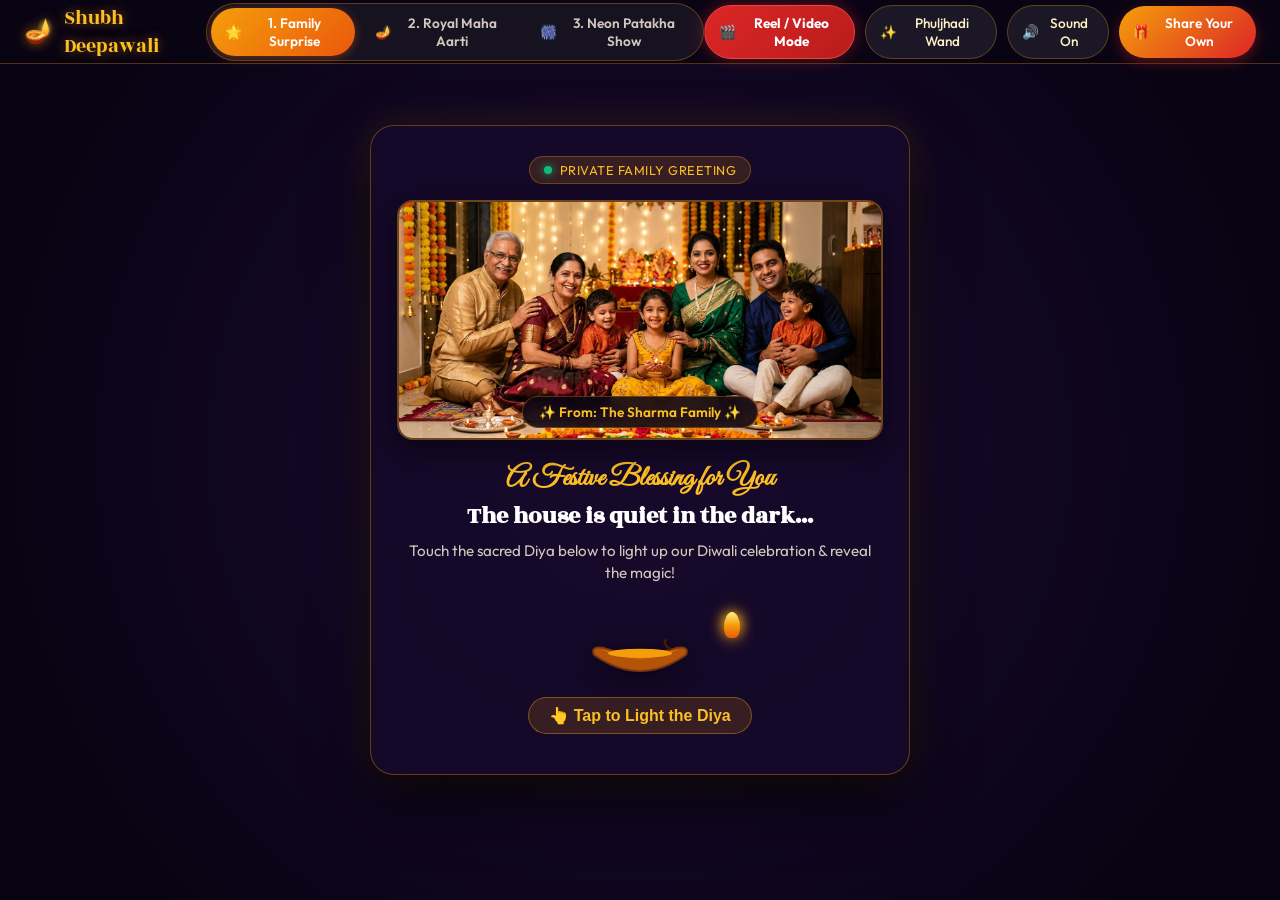
==== index.html @ e1443e68 "Add photorealistic timeline photos and luxury 24K gold CTA buttons" ====
<!DOCTYPE html>
<html lang="en">
<head>
  <meta charset="UTF-8">
  <meta name="viewport" content="width=device-width, initial-scale=1.0, maximum-scale=1.0, user-scalable=no">
  
  <!-- Primary Meta Tags -->
  <title id="meta-title">The Sharma Family Diwali Celebration 2026 ✨ | A Surprise Gift Inside</title>
  <meta name="title" content="The Sharma Family Diwali Celebration 2026 ✨ | A Surprise Gift Inside">
  <meta name="description" content="We gathered together to celebrate the Festival of Lights! Tap to see our family memories, light a sacred Diya, burst virtual crackers, and unlock a special surprise blessing curated just for you. 🪔💥✨">
  <meta name="theme-color" content="#d97706">
  
  <!-- Open Graph / Facebook / WhatsApp Preview -->
  <meta property="og:type" content="website">
  <meta property="og:url" content="https://payalfruitbowl.github.io/diwali-celebration-surprise/">
  <meta property="og:title" id="og-title" content="The Sharma Family Diwali Celebration 2026 ✨">
  <meta property="og:description" id="og-desc" content="A warm Diwali surprise from our home to yours! Tap to light the golden diya and experience our family's celebration.">
  <meta property="og:image" id="og-image-tag" content="https://payalfruitbowl.github.io/diwali-celebration-surprise/og-image.png">
  <meta property="og:image:width" content="1200">
  <meta property="og:image:height" content="630">
  <meta property="og:image:alt" content="Sharma Family Celebrating Diwali with Diyas and Sweets">

  <!-- Twitter Card -->
  <meta name="twitter:card" content="summary_large_image">
  <meta name="twitter:url" content="https://payalfruitbowl.github.io/diwali-celebration-surprise/">
  <meta name="twitter:title" id="tw-title" content="The Sharma Family Diwali Celebration 2026 ✨">
  <meta name="twitter:description" id="tw-desc" content="A warm Diwali surprise from our home to yours! Tap to light the golden diya and experience our family's celebration.">
  <meta name="twitter:image" id="tw-image-tag" content="https://payalfruitbowl.github.io/diwali-celebration-surprise/og-image.png">

  <!-- Google Fonts -->
  <link rel="preconnect" href="https://fonts.googleapis.com">
  <link rel="preconnect" href="https://fonts.gstatic.com" crossorigin>
  <link href="https://fonts.googleapis.com/css2?family=Cinzel+Decorative:wght@700;900&family=Great+Vibes&family=Outfit:wght@300;400;500;600;700;800&family=Rozha+One&display=swap" rel="stylesheet">
  
  <!-- Main Stylesheet -->
  <link rel="stylesheet" href="styles.css">
  
  <!-- Favicon -->
  <link rel="icon" href="data:image/svg+xml,<svg xmlns=%22http://www.w3.org/2000/svg%22 viewBox=%220 0 100 100%22><text y=%22.9em%22 font-size=%2290%22>🪔</text></svg>">
</head>
<body class="is-intro">

  <!-- Ambient Fireworks & Sparkles Canvas Background -->
  <canvas id="fireworks-canvas"></canvas>
  <canvas id="sparkler-canvas"></canvas>
  <div id="petals-container" aria-hidden="true"></div>

  <!-- Audio Controls & Template Switcher Bar -->
  <header class="top-nav">
    <div class="brand-badge">
      <span class="diya-icon">🪔</span>
      <span class="brand-text">Shubh Deepawali</span>
    </div>

    <!-- 3 Interactive Video Templates Switcher -->
    <div class="template-selector-bar" role="tablist" aria-label="Select Video Template">
      <button class="tpl-tab active" data-template="1" role="tab" aria-selected="true" title="Template 1: Emotional Family Prank & Surprise Reveal">
        <span class="tpl-icon">🌟</span> <span class="tpl-name">1. Family Surprise</span>
      </button>
      <button class="tpl-tab" data-template="2" role="tab" aria-selected="false" title="Template 2: Royal Maha Aarti & 1001 Glowing Diyas">
        <span class="tpl-icon">🪔</span> <span class="tpl-name">2. Royal Maha Aarti</span>
      </button>
      <button class="tpl-tab" data-template="3" role="tab" aria-selected="false" title="Template 3: Midnight Neon Patakha & Laser Sparkler Show">
        <span class="tpl-icon">🎆</span> <span class="tpl-name">3. Neon Patakha Show</span>
      </button>
    </div>

    <div class="nav-actions">
      <button id="video-mode-btn" class="nav-btn video-record-btn" title="Open Video Maker / Reel Mode">
        <span class="icon">🎬</span> <span class="label">Reel / Video Mode</span>
      </button>
      <button id="sparkler-mode-btn" class="nav-btn" title="Toggle Sparkler Wand Mode">
        <span class="icon">✨</span> <span class="label">Phuljhadi Wand</span>
      </button>
      <button id="sound-btn" class="nav-btn" title="Toggle Festive Sound FX">
        <span class="icon" id="sound-icon">🔊</span> <span class="label" id="sound-label">Sound On</span>
      </button>
      <button id="customize-btn" class="nav-btn highlight" title="Create your own shareable greeting link">
        <span class="icon">🎁</span> <span class="label">Share Your Own</span>
      </button>
    </div>
  </header>

  <!-- ==================== 1. STUNNING INTRO / THE REVEAL HOOK ==================== -->
  <section id="intro-screen" class="intro-screen">
    <div class="intro-overlay"></div>
    <div class="intro-card">
      <div class="meta-tag-badge">
        <span class="pulse-dot"></span> Private Family Greeting
      </div>
      
      <!-- Innocent Photo Thumbnail that matches the Meta Image preview -->
      <div class="family-thumbnail-container" id="intro-thumb-container">
        <img id="intro-family-img" src="family-diwali.png" alt="Our Family Diwali Celebration" onerror="this.onerror=null; this.src='data:image/svg+xml,%3Csvg xmlns=\'http://www.w3.org/2000/svg\' width=\'600\' height=\'350\' viewBox=\'0 0 600 350\'%3E%3Crect fill=\'%232d1202\' width=\'600\' height=\'350\'/%3E%3Ccircle cx=\'300\' cy=\'160\' r=\'80\' fill=\'%23f59e0b\' opacity=\'0.2\'/%3E%3Ctext x=\'50%25\' y=\'45%25\' text-anchor=\'middle\' fill=\'%23fef3c7\' font-family=\'sans-serif\' font-size=\'38\' font-weight=\'bold\'%3E🪔 Shubh Deepawali 🪔%3C/text%3E%3Ctext x=\'50%25\' y=\'65%25\' text-anchor=\'middle\' fill=\'%23fde68a\' font-family=\'sans-serif\' font-size=\'20\'%3EThe Sharma Family Diwali Celebration 2026%3C/text%3E%3C/svg%3E';">
        <div class="photo-shimmer"></div>
        <div class="family-tag" id="intro-family-caption">✨ From: The Sharma Family ✨</div>
      </div>

      <div class="intro-text-block">
        <h2 class="sub-intro" id="intro-to-greeting">A Festive Blessing for You</h2>
        <h1 class="main-intro">The house is quiet in the dark...</h1>
        <p class="intro-instruction">Touch the sacred Diya below to light up our Diwali celebration & reveal the magic!</p>
      </div>

      <!-- Interactive Diya to ignite the surprise -->
      <div class="diya-igniter-wrapper">
        <button id="ignite-diya-btn" class="diya-igniter" aria-label="Light the Diya to unlock celebration">
          <div class="flame-glow"></div>
          <div class="flame-flicker"></div>
          <div class="earthen-lamp">
            <svg viewBox="0 0 120 70" class="diya-svg">
              <path d="M10,40 Q60,75 110,40 Q115,30 100,32 Q60,45 20,32 Q5,30 10,40 Z" fill="#b45309" stroke="#78350f" stroke-width="2"/>
              <path d="M18,34 Q60,46 102,34 Q60,54 18,34 Z" fill="#d97706"/>
              <ellipse cx="60" cy="38" rx="35" ry="5" fill="#f59e0b"/>
              <path d="M92,33 Q85,28 88,24" stroke="#451a03" stroke-width="3" stroke-linecap="round"/>
            </svg>
          </div>
          <span class="click-indicator">👆 Tap to Light the Diya</span>
        </button>
      </div>
    </div>
  </section>

  <!-- ==================== 2. MAIN GRAND CELEBRATION HUB ==================== -->
  <main id="main-content" class="main-content hidden">

    <!-- Video Recording Reel Frame Container -->
    <div id="reel-recording-overlay" class="reel-recording-overlay hidden">
      <div class="reel-safe-header">
        <div class="rec-badge"><span class="rec-dot"></span> <span id="rec-status-text">REC 00:00</span></div>
        <div class="reel-aspect-tag">9:16 Reel Mode</div>
        <button id="exit-reel-btn" class="close-reel-btn" title="Exit Reel Framing">&times;</button>
      </div>
      <div class="reel-progress-track">
        <div id="reel-progress-bar" class="reel-progress-fill"></div>
      </div>
      <div id="reel-countdown-overlay" class="reel-countdown-overlay hidden">
        <span id="reel-countdown-num">3</span>
        <p>Get your screen recorder ready!</p>
      </div>
    </div>

    <!-- ======================================================================
         TEMPLATE 1: THE INNOCENT FAMILY PRANK & SURPRISE CELEBRATION
         ====================================================================== -->
    <div id="template-1-view" class="template-view active">
      <div class="hero-decorative-arch"></div>
      <div class="hero-badge">
        <span class="rangoli-bullet">✦</span> 
        <span id="hero-greeting-to">Happy Diwali To You & Your Loved Ones</span> 
        <span class="rangoli-bullet">✦</span>
      </div>

      <h1 class="celebration-title">
        <span class="gradient-text glow">SHUBH DEEPAWALI</span>
        <span class="celebration-year">2026</span>
      </h1>

      <p class="celebration-blessing" id="hero-custom-message">
        "May the supreme light of diyas illuminate your minds, enlighten your hearts, and strengthen the bonds of love in your homes."
      </p>

      <div class="hero-stats-bar">
        <div class="stat-item">
          <span class="stat-number" id="crackers-burst-count">0</span>
          <span class="stat-label">Fireworks Burst</span>
        </div>
        <div class="stat-item">
          <span class="stat-number" id="diyas-lit-count">1</span>
          <span class="stat-label">Diyas Glowing</span>
        </div>
        <div class="stat-item">
          <span class="stat-number">100%</span>
          <span class="stat-label">Love & Warmth</span>
        </div>
      </div>

      <!-- Quick Action Floating Dock -->
      <div class="quick-action-dock">
        <button class="dock-btn" id="launch-sky-rocket">
          <span class="btn-emoji">🚀</span> Launch Sky Rocket
        </button>
        <button class="dock-btn" id="light-anar-btn">
          <span class="btn-emoji">🌋</span> Spark Anar (Flowerpot)
        </button>
        <button class="dock-btn" id="spin-chakri-btn">
          <span class="btn-emoji">🌀</span> Spin Chakri
        </button>
        <button class="dock-btn" id="play-temple-bell">
          <span class="btn-emoji">🔔</span> Ring Temple Bell
        </button>
      </div>
    </section>

    <!-- ==================== 3. "HOW WE CELEBRATED" STORY TIMELINE ==================== -->
    <section class="story-section">
      <div class="section-heading">
        <span class="sub-label">A Glimpse Into Our Home</span>
        <h2>How We Celebrated Our Diwali</h2>
        <div class="decorative-divider">
          <span>🪔</span><span>✨</span><span>🪔</span>
        </div>
        <p class="section-desc">
          From the chaotic Dhanteras cleaning to midnight sparklers and devouring boxes of Kaju Katli — take a walk through our festivities!
        </p>
      </div>

      <div class="timeline-container">

        <!-- Day 1: Dhanteras -->
        <article class="timeline-card left">
          <div class="timeline-dot luxury-dot">🪙</div>
          <div class="card-inner luxury-card">
            <div class="card-media luxury-media">
              <div class="media-badge luxury-badge">✦ Day 1 • Dhanteras & Prosperity ✦</div>
              <img src="timeline-dhanteras.jpg" alt="Dhanteras Luxury Gold and Brass Utensils" class="timeline-real-photo" loading="lazy">
              <div class="photo-luxury-vignette"></div>
            </div>
            <div class="card-body">
              <span class="card-sub-tag">AUSPICIOUS BEGINNINGS</span>
              <h3>The Great Deep-Cleaning & Royal Gold Shopping</h3>
              <p>Mom inspected every corner of the house with a laser eye! We welcomed Goddess Lakshmi with glowing brass Kalash, 24K gold ornaments, and consecrated silver coins, followed by a hearty feast of hot samosas and saffron jalebis.</p>
              <div class="card-quote">“When the house is clean and hearts are pure, Lakshmi resides forever.” — Dadi</div>
              <div class="card-cta-wrapper">
                <button class="luxury-gold-cta" id="cta-dhanteras-blessing">
                  <span class="cta-shine"></span>
                  <span class="cta-icon">🪙</span>
                  <span class="cta-text">Claim Dhanteras Wealth Blessing</span>
                  <span class="cta-arrow">→</span>
                </button>
              </div>
            </div>
          </div>
        </article>

        <!-- Day 2: Choti Diwali & Rangoli -->
        <article class="timeline-card right">
          <div class="timeline-dot luxury-dot">🎨</div>
          <div class="card-inner luxury-card">
            <div class="card-media luxury-media">
              <div class="media-badge luxury-badge">✦ Day 2 • Choti Diwali & Rangoli ✦</div>
              <img src="timeline-rangoli.jpg" alt="Exquisite Peacock Rangoli and Glowing Diyas" class="timeline-real-photo" loading="lazy">
              <div class="photo-luxury-vignette"></div>
            </div>
            <div class="card-body">
              <span class="card-sub-tag">SACRED ARTISTRY</span>
              <h3>Courtyard Peacock Rangoli & 14 Diyas</h3>
              <p>Three hours of bent backs, seven vibrant mineral colors, and an accidental footprint from the neighbor's cat! Our grand Peacock & Lotus Mandala surrounded by 14 glowing mustard-oil diyas became the showstopper of the entire street.</p>
              <div class="card-quote">“Every flower and color is a prayer of welcome.” — Maa</div>
              <div class="card-cta-wrapper">
                <button class="luxury-gold-cta" id="jump-to-rangoli">
                  <span class="cta-shine"></span>
                  <span class="cta-icon">🪷</span>
                  <span class="cta-text">Paint Your Own Royal Rangoli</span>
                  <span class="cta-arrow">→</span>
                </button>
              </div>
            </div>
          </div>
        </article>

        <!-- Day 3: Badi Diwali (Lakshmi Puja) -->
        <article class="timeline-card left highlight-card">
          <div class="timeline-dot luxury-dot pulse">🪔</div>
          <div class="card-inner luxury-card royal-highlight">
            <div class="card-media luxury-media">
              <div class="media-badge luxury-badge royal">✦ Day 3 • The Sacred Lakshmi Puja ✦</div>
              <img src="timeline-puja.jpg" alt="Sacred Lakshmi Ganesh Puja Thali and Camphor Flame" class="timeline-real-photo" loading="lazy">
              <div class="photo-luxury-vignette"></div>
            </div>
            <div class="card-body">
              <span class="card-sub-tag">THE HOLY NIGHT</span>
              <h3>Sacred Lakshmi-Ganesh Aarti & Royal Feast</h3>
              <p>Draped in pure Banarasi silk sarees and brocade kurtas, our three generations gathered for the evening Aarti. We consecrated 101 clay diyas along every terrace parapet and windowsill, filling the home with celestial light.</p>
              <p class="feast-detail">✨ <strong>The Royal Feast:</strong> Shahi paneer makhani, fragrant saffron puris, dry fruit rabdi, and piping hot gulab jamuns.</p>
              <div class="card-cta-wrapper">
                <button class="luxury-gold-cta royal-cta" id="cta-open-maha-aarti">
                  <span class="cta-shine"></span>
                  <span class="cta-icon">🪔</span>
                  <span class="cta-text">Experience Royal Maha Aarti</span>
                  <span class="cta-arrow">→</span>
                </button>
              </div>
            </div>
          </div>
        </article>

        <!-- Day 4: The Crackers & Sparkler Night -->
        <article class="timeline-card right">
          <div class="timeline-dot luxury-dot">🎆</div>
          <div class="card-inner luxury-card">
            <div class="card-media luxury-media">
              <div class="media-badge luxury-badge">✦ Day 4 • Midnight Terrace Celebration ✦</div>
              <img src="timeline-fireworks.jpg" alt="Midnight Rooftop Sparkler Celebration" class="timeline-real-photo" loading="lazy">
              <div class="photo-luxury-vignette"></div>
            </div>
            <div class="card-body">
              <span class="card-sub-tag">NIGHT OF A THOUSAND STARS</span>
              <h3>Terrace Sparklers, Green Crackers & Joy</h3>
              <p>The night sky erupted into cascades of gold and amethyst! Grandparents cheered from wicker chairs while kids painted glowing light spirals with burning phuljhadis, creating memories etched forever.</p>
              <div class="card-tags luxury-tags">
                <span>#TerraceNights</span><span>#PhuljhadiMagic</span><span>#FamilyTogether</span>
              </div>
              <div class="card-cta-wrapper">
                <button class="luxury-gold-cta" id="cta-sparkler-ignite">
                  <span class="cta-shine"></span>
                  <span class="cta-icon">✨</span>
                  <span class="cta-text">Ignite Virtual Phuljhadi Wand</span>
                  <span class="cta-arrow">→</span>
                </button>
              </div>
            </div>
          </div>
        </article>

        <!-- Day 5: Bhai Dooj & Sweet Gifting -->
        <article class="timeline-card left">
          <div class="timeline-dot luxury-dot">🍬</div>
          <div class="card-inner luxury-card">
            <div class="card-media luxury-media">
              <div class="media-badge luxury-badge">✦ Day 5 • Bhai Dooj & Sweet Gifting ✦</div>
              <img src="timeline-sweets.jpg" alt="Royal Silver Thali Mithai Platter" class="timeline-real-photo" loading="lazy">
              <div class="photo-luxury-vignette"></div>
            </div>
            <div class="card-body">
              <span class="card-sub-tag">SWEET BONDS OF LOVE</span>
              <h3>Bhai Dooj Tikka & The Royal Mithai Exchange</h3>
              <p>Brother-sister blessings, sacred roli tikka rituals, playful teasing, and trading silver-leafed Kaju Katli boxes (along with the legendary Soan Papdi pass-around!). A sweet culmination of five magical festive days.</p>
              <div class="card-quote">“May the sweetness of this Diwali stay with us all year round.” — Papa</div>
              <div class="card-cta-wrapper">
                <button class="luxury-gold-cta" id="jump-to-mithai">
                  <span class="cta-shine"></span>
                  <span class="cta-icon">🎁</span>
                  <span class="cta-text">Gift a Royal Virtual Mithai Thali</span>
                  <span class="cta-arrow">→</span>
                </button>
              </div>
            </div>
          </div>
        </article>

      </div>
    </section>

    <!-- ==================== 4. INTERACTIVE VIRTUAL MITHAI (SWEETS) PLATTER ==================== -->
    <section class="mithai-section" id="mithai-hub">
      <div class="section-heading">
        <span class="sub-label">Kuch Meetha Ho Jaye!</span>
        <h2>Serve & Share Virtual Diwali Mithai</h2>
        <div class="decorative-divider"><span>🍬</span><span>🥮</span><span>✨</span></div>
        <p class="section-desc">Tap your favorite traditional Indian sweets to add them to your personalized festive thali!</p>
      </div>

      <div class="mithai-box-grid">
        <div class="mithai-tray-card" data-sweet="Kaju Katli">
          <div class="sweet-render silver-leaf">💎</div>
          <div class="sweet-info">
            <h4>Kaju Katli</h4>
            <p>Diamond of cashew perfection with silver vark</p>
          </div>
          <button class="add-sweet-btn">+ Add to Thali</button>
        </div>

        <div class="mithai-tray-card" data-sweet="Motichoor Ladoo">
          <div class="sweet-render ladoo-glow">🟠</div>
          <div class="sweet-info">
            <h4>Motichoor Ladoo</h4>
            <p>Golden saffron pearls bound with pure desi ghee</p>
          </div>
          <button class="add-sweet-btn">+ Add to Thali</button>
        </div>

        <div class="mithai-tray-card" data-sweet="Warm Gulab Jamun">
          <div class="sweet-render jamun-glow">🟤</div>
          <div class="sweet-info">
            <h4>Warm Gulab Jamun</h4>
            <p>Melt-in-mouth milk dumplings drenched in rose syrup</p>
          </div>
          <button class="add-sweet-btn">+ Add to Thali</button>
        </div>

        <div class="mithai-tray-card" data-sweet="Crispy Jalebi">
          <div class="sweet-render jalebi-glow">🌀</div>
          <div class="sweet-info">
            <h4>Crispy Saffron Jalebi</h4>
            <p>Deep-fried golden spirals bursting with hot sugar syrup</p>
          </div>
          <button class="add-sweet-btn">+ Add to Thali</button>
        </div>

        <div class="mithai-tray-card" data-sweet="Soan Papdi">
          <div class="sweet-render soan-glow">📦</div>
          <div class="sweet-info">
            <h4>The Immortal Soan Papdi</h4>
            <p>The legendary box that travels across 5 households!</p>
          </div>
          <button class="add-sweet-btn">+ Add to Thali</button>
        </div>

        <div class="mithai-tray-card" data-sweet="Rasgulla">
          <div class="sweet-render rasgulla-glow">⚪</div>
          <div class="sweet-info">
            <h4>Spongy Rasgulla</h4>
            <p>Delicate cottage-cheese orbs in cardamom nectar</p>
          </div>
          <button class="add-sweet-btn">+ Add to Thali</button>
        </div>
      </div>

      <!-- The Live Festive Thali Display -->
      <div class="thali-display-container">
        <div class="brass-thali">
          <div class="thali-rim"></div>
          <div class="thali-center-diya">🪔</div>
          <div class="thali-items" id="thali-items-tray">
            <!-- Dynamically populated sweets -->
            <span class="empty-thali-hint">Your Thali is empty! Tap sweets above to load it up.</span>
          </div>
        </div>
        <div class="thali-actions">
          <button id="send-thali-whatsapp" class="primary-festive-btn">
            <span>📲</span> Send Sweet Thali on WhatsApp
          </button>
          <button id="clear-thali-btn" class="secondary-btn">Reset Thali</button>
        </div>
      </div>
    </section>

    <!-- ==================== 5. INTERACTIVE RANGOLI CANVAS STUDIO ==================== -->
    <section class="rangoli-studio-section" id="rangoli-studio">
      <div class="section-heading">
        <span class="sub-label">Express Your Creativity</span>
        <h2>Interactive Rangoli Studio</h2>
        <div class="decorative-divider"><span>🪷</span><span>✨</span><span>🪷</span></div>
        <p class="section-desc">Choose vibrant festive colors and drag on the floor canvas to draw symmetric 8-fold mandala patterns!</p>
      </div>

      <div class="rangoli-studio-container">
        <div class="rangoli-toolbar">
          <div class="color-palette">
            <button class="color-dot active" data-color="#f59e0b" style="background: #f59e0b;" title="Marigold Orange"></button>
            <button class="color-dot" data-color="#ef4444" style="background: #ef4444;" title="Kumkum Red"></button>
            <button class="color-dot" data-color="#ec4899" style="background: #ec4899;" title="Gulab Pink"></button>
            <button class="color-dot" data-color="#10b981" style="background: #10b981;" title="Emerald Green"></button>
            <button class="color-dot" data-color="#3b82f6" style="background: #3b82f6;" title="Krishna Peacock Blue"></button>
            <button class="color-dot" data-color="#fef08a" style="background: #fef08a;" title="Haldi Yellow"></button>
            <button class="color-dot" data-color="#ffffff" style="background: #ffffff;" title="Rice White"></button>
          </div>
          <div class="brush-controls">
            <label>Symmetry: 
              <select id="rangoli-symmetry">
                <option value="8" selected>8-Fold Flower</option>
                <option value="12">12-Fold Star</option>
                <option value="4">4-Fold Swastik</option>
                <option value="1">Freehand</option>
              </select>
            </label>
            <button id="clear-rangoli-btn" class="small-btn">Clear Canvas</button>
            <button id="preset-rangoli-btn" class="small-btn highlight">Magic Blossom</button>
          </div>
        </div>

        <div class="rangoli-canvas-wrapper">
          <canvas id="rangoli-canvas" width="600" height="600"></canvas>
          <div class="canvas-hint">Touch & drag across the circle to paint glowing sand powder!</div>
        </div>
      </div>
    </section>

    <!-- ==================== 6. "SHARE YOUR OWN" CUSTOMIZER & META IMAGE GENERATOR ==================== -->
    <section class="share-customizer-section" id="customizer-hub">
      <div class="customizer-card">
        <div class="card-sparkle-decor">✨</div>
        <div class="section-heading">
          <span class="sub-label">Share The Magic With Friends & Relatives</span>
          <h2>Customize This Surprise For Your Family</h2>
          <div class="decorative-divider"><span>🎁</span><span>🪔</span><span>🎁</span></div>
          <p class="section-desc">
            Want to stun your own friends and family? Type your family name and recipient name below to generate a custom greeting link with realistic WhatsApp/Twitter meta preview!
          </p>
        </div>

        <form id="customizer-form" class="customizer-grid" onsubmit="return false;">
          <div class="form-group">
            <label for="input-family-name">Your Family Name / Sender:</label>
            <input type="text" id="input-family-name" value="The Sharma Family" placeholder="e.g. The Kapoor Family or Ananya & Rohan">
          </div>

          <div class="form-group">
            <label for="input-recipient-name">Recipient's Name (Optional):</label>
            <input type="text" id="input-recipient-name" value="Dear Friend" placeholder="e.g. Grandma, Rohit & Family, Priya">
          </div>

          <div class="form-group full-width">
            <label for="input-custom-wish">Personalized Blessing / Message:</label>
            <textarea id="input-custom-wish" rows="3" placeholder="Write a warm heartfelt Diwali message...">May the golden light of diyas fill your home with wealth, peace, boundless health, and unending happiness this Diwali and always!</textarea>
          </div>

          <div class="form-group full-width">
            <label>Pick a Family Image for the Meta Preview Card:</label>
            <div class="preset-images-picker">
              <label class="preset-img-option active">
                <input type="radio" name="photo-choice" value="default" checked>
                <img src="family-diwali.png" alt="Traditional Family Celebration" onerror="this.onerror=null; this.src='data:image/svg+xml,%3Csvg xmlns=\'http://www.w3.org/2000/svg\' width=\'100\' height=\'60\' viewBox=\'0 0 100 60\'%3E%3Crect fill=\'%23d97706\' width=\'100\' height=\'60\'/%3E%3Ctext x=\'50%25\' y=\'55%25\' text-anchor=\'middle\' fill=\'white\' font-size=\'20\'%3E🪔%3C/text%3E%3C/svg%3E';">
                <span>Traditional Family</span>
              </label>
              <label class="preset-img-option">
                <input type="radio" name="photo-choice" value="diyas">
                <div class="preset-box diya-preset">🪔 Golden Diyas</div>
                <span>Royal Diyas</span>
              </label>
              <label class="preset-img-option">
                <input type="radio" name="photo-choice" value="sparkler">
                <div class="preset-box sparkler-preset">✨ Sparklers</div>
                <span>Festive Night</span>
              </label>
            </div>
          </div>

          <div class="form-actions full-width">
            <button type="button" id="generate-link-btn" class="primary-festive-btn large">
              <span>🪄</span> Generate My Custom Surprise Link
            </button>
            <button type="button" id="preview-meta-btn" class="secondary-btn large">
              <span>📱</span> Preview WhatsApp & Meta Card
            </button>
          </div>
        </form>

        <!-- Live Generated Link Box -->
        <div id="generated-link-box" class="generated-link-box hidden">
          <label>Your Live Shareable Diwali Link:</label>
          <div class="link-copy-row">
            <input type="text" id="shareable-url-input" readonly value="">
            <button id="copy-link-btn" class="copy-btn">📋 Copy</button>
          </div>
          <div class="social-share-row">
            <a id="share-whatsapp-btn" href="#" target="_blank" class="social-share-pill whatsapp">
              <span>💬</span> Share on WhatsApp
            </a>
            <a id="share-twitter-btn" href="#" target="_blank" class="social-share-pill twitter">
              <span>🐦</span> Share on X / Twitter
            </a>
            <a id="share-facebook-btn" href="#" target="_blank" class="social-share-pill facebook">
              <span>📘</span> Share on Facebook
            </a>
          </div>
        </div>

      </div>
    </section>
    </div><!-- End of Template 1 -->

    <!-- ======================================================================
         TEMPLATE 2: ROYAL MAHA AARTI & 1001 SACRED DIYAS
         ====================================================================== -->
    <div id="template-2-view" class="template-view hidden">
      <section class="aarti-hero-section">
        <div class="temple-bells-row">
          <span class="temple-bell-interactive" data-bell="1">🔔</span>
          <span class="temple-bell-interactive" data-bell="2">🔔</span>
          <span class="temple-bell-interactive central-bell" data-bell="3">🪔</span>
          <span class="temple-bell-interactive" data-bell="4">🔔</span>
          <span class="temple-bell-interactive" data-bell="5">🔔</span>
        </div>

        <div class="sanskrit-mantra-box">
          <div class="sanskrit-text glow">
            ॐ असतो मा सद्गमय । तमसो मा ज्योतिर्गमय । मृत्योर्मा अमृतं गमय ॥
          </div>
          <div class="mantra-translation">
            "Lead us from falsehood to truth, from darkness to light, from mortality to eternal bliss."
          </div>
        </div>

        <h1 class="aarti-title">
          <span class="gold-shimmer-text">DIVINE MAHA AARTI</span>
          <span class="aarti-subtitle">The Sacred Illumination Ceremony</span>
        </h1>

        <!-- Sacred Panch Aarti Rotating Thali -->
        <div class="sacred-panch-aarti-container">
          <div class="aarti-aura-glow"></div>
          <div id="interactive-aarti-thali" class="panch-aarti-thali">
            <div class="thali-engraving"></div>
            <!-- 5 Sacred Camphor & Ghee Flames -->
            <div class="aarti-flame flame-center"><div class="wick-fire"></div></div>
            <div class="aarti-flame flame-top"><div class="wick-fire"></div></div>
            <div class="aarti-flame flame-right"><div class="wick-fire"></div></div>
            <div class="aarti-flame flame-bottom"><div class="wick-fire"></div></div>
            <div class="aarti-flame flame-left"><div class="wick-fire"></div></div>
            <div class="thali-center-flower">🌸</div>
          </div>
          <p class="aarti-hint">👆 Touch & swirl your finger / mouse to perform the sacred clockwise Aarti!</p>
        </div>

        <!-- 108 Sacred Diyas Illumination Field -->
        <div class="diya-field-section">
          <div class="diya-field-heading">
            <h3>108 Sacred Earthen Lamps Field</h3>
            <span id="diyas-lit-badge" class="sacred-badge">12 / 108 Lit</span>
          </div>
          <div id="diya-mandala-grid" class="diya-mandala-grid">
            <!-- Dynamically populated 108 glowing diyas -->
          </div>
          <div class="aarti-actions-bar">
            <button id="ignite-all-diyas-btn" class="primary-festive-btn">
              <span>🔥</span> Ignite All 108 Sacred Diyas
            </button>
            <button id="shower-lotus-btn" class="secondary-btn">
              <span>🌸</span> Shower Sacred Lotus Petals
            </button>
            <button id="ring-temple-chimes-btn" class="secondary-btn">
              <span>🔔</span> Ring All Temple Bells
            </button>
          </div>
        </div>
      </section>
    </div><!-- End of Template 2 -->

    <!-- ======================================================================
         TEMPLATE 3: MIDNIGHT NEON PATAKHA & LASER SPARKLER SHOW
         ====================================================================== -->
    <div id="template-3-view" class="template-view hidden">
      <section class="neon-patakha-section">
        <div class="neon-badge-banner">
          <span class="neon-pulse-dot"></span> MIDNIGHT SKY LAUNCHPAD • HIGH VOLTAGE FESTIVAL
        </div>

        <h1 class="neon-hero-title">
          <span class="cyber-neon-orange">MIDNIGHT</span>
          <span class="cyber-neon-gold">FIREWORKS</span>
          <span class="cyber-neon-pink">SHOWDOWN</span>
        </h1>

        <p class="neon-subtext">
          Sync your screen with the loudest, brightest pyrotechnic sky-show! Tap launchpad triggers to fire multi-tube barrages.
        </p>

        <!-- Live Pyrotechnic Launchpad Console -->
        <div class="launchpad-console">
          <div class="console-screen">
            <div class="radar-scan"></div>
            <div class="console-metrics">
              <div class="metric-box">
                <span class="metric-label">BARRAGE READY</span>
                <span class="metric-val" id="barrage-status">ARMED 🚀</span>
              </div>
              <div class="metric-box">
                <span class="metric-label">VOLTAGE</span>
                <span class="metric-val">100% ⚡</span>
              </div>
              <div class="metric-box">
                <span class="metric-label">EXPLOSIONS</span>
                <span class="metric-val" id="neon-burst-count">0 💥</span>
              </div>
            </div>
          </div>

          <div class="launchpad-controls-grid">
            <button id="btn-rapid-barrage" class="launch-card barrage-card">
              <span class="launch-icon">🚀🚀🚀</span>
              <span class="launch-title">10x Sky Rocket Barrage</span>
              <span class="launch-desc">Fires rapid-sequence high altitude burst</span>
            </button>

            <button id="btn-twin-anar" class="launch-card anar-card">
              <span class="launch-icon">🌋🌋</span>
              <span class="launch-title">Twin Mega Anars</span>
              <span class="launch-desc">15ft golden volcanic sparkle eruption</span>
            </button>

            <button id="btn-hyper-chakri" class="launch-card chakri-card">
              <span class="launch-icon">🌀⚡</span>
              <span class="launch-title">Hyper Chakri Vortex</span>
              <span class="launch-desc">High-speed color-shifting ground spiral</span>
            </button>

            <button id="btn-light-paint-auto" class="launch-card sparkler-card">
              <span class="launch-icon">✨✍️</span>
              <span class="launch-title">Laser Sparkler Light-Writing</span>
              <span class="launch-desc">Draws "SHUBH DIWALI" in real burning fire!</span>
            </button>
          </div>
        </div>

        <!-- Sparkler Neon Light Canvas Demonstration -->
        <div class="neon-light-board">
          <canvas id="light-writing-canvas" width="800" height="280"></canvas>
          <div class="light-board-hint">💡 Click "Laser Sparkler Light-Writing" or drag with mouse to draw fire trails</div>
        </div>
      </section>
    </div><!-- End of Template 3 -->

    <!-- Footer -->
    <footer class="festive-footer">
      <div class="footer-lanterns">🏮 🪔 🏮</div>
      <p>Crafted with love & light for the Festival of Lights 2026</p>
      <p class="copyright">Shubh Deepawali • May Darkness Turn Into Light</p>
    </footer>

  </main>

  <!-- ==================== 7. META / SOCIAL SHARE PREVIEW MODAL ==================== -->
  <div id="meta-modal" class="modal-backdrop hidden" role="dialog" aria-modal="true">
    <div class="modal-dialog">
      <div class="modal-header">
        <h3>📱 Live Social Media Meta Card Preview</h3>
        <button id="close-modal-btn" class="modal-close">&times;</button>
      </div>
      <div class="modal-body">
        <p class="modal-explainer">
          When you send this link on WhatsApp, iMessage, Twitter, or Facebook, the app unfurls this unsuspecting, beautiful family photo card that makes everyone click!
        </p>
        
        <!-- WhatsApp Chat Bubble Mockup -->
        <div class="whatsapp-bubble-mockup">
          <div class="mockup-header">
            <span class="user-avatar">🪔</span>
            <div class="user-info">
              <span class="contact-name" id="mockup-contact-name">Family WhatsApp Group</span>
              <span class="contact-status">online</span>
            </div>
          </div>
          <div class="chat-bubble">
            <div class="link-preview-card">
              <div class="preview-img-container">
                <canvas id="meta-canvas-preview" width="600" height="315"></canvas>
              </div>
              <div class="preview-meta-details">
                <h4 id="modal-meta-title">The Sharma Family Diwali Celebration 2026 ✨</h4>
                <p id="modal-meta-desc">A warm Diwali surprise from our home to yours! Tap to light the golden diya and experience our family's celebration.</p>
                <span class="preview-domain">diwali-surprise.vercel.app</span>
              </div>
            </div>
            <div class="message-timestamp">9:45 PM • Read ✓✓</div>
          </div>
        </div>

        <div class="modal-actions">
          <button id="download-og-image-btn" class="primary-festive-btn">
            <span>💾</span> Download High-Res 1200x630 OG Meta Image
          </button>
        </div>
      </div>
    </div>
  </div>

  <!-- ==================== 8. VIDEO REEL MAKER & STORYBOARDS MODAL ==================== -->
  <div id="video-studio-modal" class="modal-backdrop hidden" role="dialog" aria-modal="true">
    <div class="modal-dialog video-studio-dialog">
      <div class="modal-header">
        <div class="video-modal-title">
          <span class="cam-icon">🎬</span>
          <div>
            <h3>Diwali Video Creator Studio</h3>
            <p class="subtitle">Record Reels, YouTube Shorts, & WhatsApp Status videos in 3 stunning styles!</p>
          </div>
        </div>
        <button id="close-video-modal-btn" class="modal-close">&times;</button>
      </div>

      <div class="modal-tabs">
        <button class="modal-tab active" data-tab="director">🎥 Auto-Play Director</button>
        <button class="modal-tab" data-tab="scripts">📜 3 Ready Video Scripts</button>
      </div>

      <div class="modal-body">
        
        <!-- Tab 1: Auto-Play Director -->
        <div id="tab-director" class="tab-content active">
          <div class="director-settings-card">
            <h4>Select Your Video Setup:</h4>
            
            <div class="setting-row">
              <label>Choose Template:</label>
              <div class="choice-pills" id="video-tpl-choices">
                <button class="pill-btn active" data-tpl="1">🌟 1. Family Surprise</button>
                <button class="pill-btn" data-tpl="2">🪔 2. Royal Maha Aarti</button>
                <button class="pill-btn" data-tpl="3">🎆 3. Neon Patakha Show</button>
              </div>
            </div>

            <div class="setting-row">
              <label>Framing Ratio:</label>
              <div class="choice-pills" id="video-ratio-choices">
                <button class="pill-btn active" data-ratio="9-16">📱 9:16 Vertical Reel (Instagram / Shorts)</button>
                <button class="pill-btn" data-ratio="full">🖥️ Full-Screen Cinematic</button>
              </div>
            </div>

            <div class="setting-row">
              <label>Pacing Duration:</label>
              <div class="choice-pills" id="video-duration-choices">
                <button class="pill-btn active" data-duration="15">⚡ 15 Seconds (Fast Hook)</button>
                <button class="pill-btn" data-duration="25">✨ 25 Seconds (Complete Story)</button>
              </div>
            </div>

            <div class="recording-tip-box">
              <span class="tip-icon">💡</span>
              <p>
                <strong>How to Record:</strong> Clicking "Start Cinematic Take" triggers a 3-second countdown and automatically plays camera moves, sound effects, and firework explosions. Start your screen recorder (Windows: <kbd>Win + Alt + R</kbd>, Mac: <kbd>Cmd + Shift + 5</kbd>, iPhone/Android: Swipe Screen Recorder tile) and enjoy!
              </p>
            </div>

            <div class="director-actions">
              <button id="start-cinematic-take-btn" class="primary-festive-btn large pulse-anim">
                <span>🔴</span> Start Auto-Play Cinematic Take
              </button>
            </div>
          </div>
        </div>

        <!-- Tab 2: 3 Ready Video Scripts & Storyboards -->
        <div id="tab-scripts" class="tab-content">
          <div class="scripts-accordion">

            <!-- Script 1 -->
            <div class="script-card">
              <div class="script-header">
                <span class="script-badge tpl1-badge">Template 1 Video Script</span>
                <h4>"The Innocent WhatsApp Surprise" (Emotional / Nostalgic)</h4>
                <span class="timing-badge">15 - 20s</span>
              </div>
              <div class="script-body">
                <p class="audio-pick">🎵 <strong>Suggested Trending Audio:</strong> <em>Kabhi Khushi Kabhie Gham (Diwali Violin Theme)</em> or <em>Aasman Ko Chhukar</em></p>
                <div class="storyboard-steps">
                  <div class="step-item">
                    <span class="step-time">0:00 - 0:03</span>
                    <div class="step-desc">
                      <strong>The Hook:</strong> Show WhatsApp chat preview card of the family photo.
                      <em>Text on screen: "Mom said don't click this link... wait for it 😭🪔"</em>
                    </div>
                  </div>
                  <div class="step-item">
                    <span class="step-time">0:03 - 0:07</span>
                    <div class="step-desc">
                      <strong>The Action:</strong> Touch the unlit Diya. Instant flame ignite sound followed by a golden white radial flash!
                    </div>
                  </div>
                  <div class="step-item">
                    <span class="step-time">0:07 - 0:15</span>
                    <div class="step-desc">
                      <strong>The Climax:</strong> Golden sky rockets burst with temple bells ringing. Camera pans over the "How We Celebrated" Dhanteras gold and mithai thali!
                    </div>
                  </div>
                  <div class="step-item">
                    <span class="step-time">0:15 - 0:20</span>
                    <div class="step-desc">
                      <strong>The CTA:</strong> Shubh Deepawali personalized greeting.
                      <em>Caption: "Send this to your family WhatsApp group! Link in bio ✨"</em>
                    </div>
                  </div>
                </div>
              </div>
            </div>

            <!-- Script 2 -->
            <div class="script-card">
              <div class="script-header">
                <span class="script-badge tpl2-badge">Template 2 Video Script</span>
                <h4>"Royal Maha Aarti & 1001 Sacred Diyas" (Devotional / Aesthetic)</h4>
                <span class="timing-badge">15 - 25s</span>
              </div>
              <div class="script-body">
                <p class="audio-pick">🎵 <strong>Suggested Trending Audio:</strong> <em>Deva Shree Ganesha Flute</em> or <em>Om Asato Ma Sadgamaya chant</em></p>
                <div class="storyboard-steps">
                  <div class="step-item">
                    <span class="step-time">0:00 - 0:04</span>
                    <div class="step-desc">
                      <strong>The Hook:</strong> Dark serene temple courtyard with hanging brass bells chiming.
                      <em>Text on screen: "May your darkness turn into eternal light 🪔✨"</em>
                    </div>
                  </div>
                  <div class="step-item">
                    <span class="step-time">0:04 - 0:12</span>
                    <div class="step-desc">
                      <strong>The Action:</strong> Sacred rotating Panch-Aarti thali swirls with 5 golden flames; 108 earthen diyas illuminate sequentially in a lotus mandala.
                    </div>
                  </div>
                  <div class="step-item">
                    <span class="step-time">0:12 - 0:20</span>
                    <div class="step-desc">
                      <strong>The Climax:</strong> Shower of pink lotus and marigold petals fills the screen with radiant golden bloom lighting.
                    </div>
                  </div>
                </div>
              </div>
            </div>

            <!-- Script 3 -->
            <div class="script-card">
              <div class="script-header">
                <span class="script-badge tpl3-badge">Template 3 Video Script</span>
                <h4>"Midnight Neon Patakha & Laser Sparkler Show" (High Energy / Viral)</h4>
                <span class="timing-badge">12 - 18s</span>
              </div>
              <div class="script-body">
                <p class="audio-pick">🎵 <strong>Suggested Trending Audio:</strong> Trending Diwali EDM / Bass Drop track</p>
                <div class="storyboard-steps">
                  <div class="step-item">
                    <span class="step-time">0:00 - 0:03</span>
                    <div class="step-desc">
                      <strong>The Hook:</strong> High-voltage countdown on radar console: <em>"3... 2... 1... DROP THE BARRAGE 💥"</em>
                    </div>
                  </div>
                  <div class="step-item">
                    <span class="step-time">0:03 - 0:09</span>
                    <div class="step-desc">
                      <strong>The Beat Drop:</strong> 10 rapid-fire neon sky rockets detonate simultaneously; twin giant volcanic Anars erupt with electric sparks!
                    </div>
                  </div>
                  <div class="step-item">
                    <span class="step-time">0:09 - 0:15</span>
                    <div class="step-desc">
                      <strong>The Sparkler Light-Writing:</strong> Laser sparkler wand writes "SHUBH DIWALI 2026" in burning trails across the screen!
                    </div>
                  </div>
                </div>
              </div>
            </div>

          </div>
        </div>

      </div>
    </div>
  </div>

  <!-- Audio Synthesizer & Main Script -->
  <script src="script.js"></script>
</body>
</html>
---- styles.css ----
/* ==========================================================================
   SHUBH DEEPAWALI 2026 - Interactive Celebration Experience
   ========================================================================== */

:root {
  --bg-primary: #0a0515;
  --bg-secondary: #14092b;
  --bg-card: rgba(26, 15, 48, 0.75);
  --bg-card-border: rgba(245, 158, 11, 0.3);
  --gold-primary: #f59e0b;
  --gold-bright: #fbbf24;
  --gold-glow: #fef08a;
  --crimson: #dc2626;
  --marigold: #ea580c;
  --text-main: #fef3c7;
  --text-muted: #d1c7bd;
  --brass-rim: #ca8a04;
  --font-heading: 'Rozha One', 'Cinzel Decorative', Georgia, serif;
  --font-serif: 'Cinzel Decorative', Georgia, serif;
  --font-script: 'Great Vibes', cursive;
  --font-body: 'Outfit', -apple-system, BlinkMacSystemFont, sans-serif;
  --transition-smooth: all 0.4s cubic-bezier(0.16, 1, 0.3, 1);
}

*, *::before, *::after {
  box-sizing: border-box;
  margin: 0;
  padding: 0;
}

html, body {
  width: 100%;
  min-height: 100%;
  background-color: var(--bg-primary);
  color: var(--text-main);
  font-family: var(--font-body);
  overflow-x: hidden;
  position: relative;
  scroll-behavior: smooth;
}

/* Background Canvas for Fireworks & Embers */
#fireworks-canvas, #sparkler-canvas {
  position: fixed;
  top: 0;
  left: 0;
  width: 100vw;
  height: 100vh;
  pointer-events: none;
  z-index: 1;
}

#sparkler-canvas {
  z-index: 50;
}

/* Floating Flower Petals */
#petals-container {
  position: fixed;
  top: 0;
  left: 0;
  width: 100vw;
  height: 100vh;
  pointer-events: none;
  z-index: 2;
  overflow: hidden;
}

.falling-petal {
  position: absolute;
  top: -40px;
  background: radial-gradient(circle, #f59e0b 20%, #dc2626 90%);
  border-radius: 60% 0 60% 0;
  opacity: 0.8;
  filter: drop-shadow(0 2px 4px rgba(0,0,0,0.3));
  animation: fallPetal linear infinite;
}

@keyframes fallPetal {
  0% {
    transform: translateY(0) rotate(0deg) scale(0.8);
    opacity: 0.9;
  }
  100% {
    transform: translateY(105vh) rotate(360deg) scale(1.1);
    opacity: 0;
  }
}

/* ==================== Top Nav Bar ==================== */
.top-nav {
  position: fixed;
  top: 0;
  left: 0;
  width: 100%;
  height: 64px;
  display: flex;
  align-items: center;
  justify-content: space-between;
  padding: 0 24px;
  background: rgba(10, 5, 21, 0.85);
  backdrop-filter: blur(12px);
  -webkit-backdrop-filter: blur(12px);
  border-bottom: 1px solid var(--bg-card-border);
  z-index: 100;
}

.brand-badge {
  display: flex;
  align-items: center;
  gap: 10px;
  font-family: var(--font-heading);
  font-size: 1.25rem;
  color: var(--gold-bright);
  text-shadow: 0 0 12px rgba(245, 158, 11, 0.5);
}

.diya-icon {
  font-size: 1.5rem;
  animation: gentlePulse 2s ease-in-out infinite;
}

.nav-actions {
  display: flex;
  align-items: center;
  gap: 10px;
}

.nav-btn {
  background: rgba(255, 255, 255, 0.08);
  border: 1px solid rgba(245, 158, 11, 0.3);
  color: var(--text-main);
  padding: 8px 14px;
  border-radius: 9999px;
  font-family: var(--font-body);
  font-size: 0.85rem;
  font-weight: 500;
  cursor: pointer;
  display: inline-flex;
  align-items: center;
  gap: 6px;
  transition: var(--transition-smooth);
}

.nav-btn:hover {
  background: rgba(245, 158, 11, 0.2);
  border-color: var(--gold-bright);
  transform: translateY(-1px);
}

.nav-btn.active {
  background: var(--gold-primary);
  color: #1a0800;
  border-color: var(--gold-bright);
  box-shadow: 0 0 15px rgba(245, 158, 11, 0.6);
}

.nav-btn.highlight {
  background: linear-gradient(135deg, #f59e0b, #dc2626);
  color: #fff;
  border: none;
  font-weight: 600;
  box-shadow: 0 4px 14px rgba(220, 38, 38, 0.4);
}

.nav-btn.highlight:hover {
  box-shadow: 0 4px 20px rgba(245, 158, 11, 0.7);
}

/* ==================== 1. INTRO SCREEN / THE SURPRISE REVEAL ==================== */
.intro-screen {
  position: fixed;
  inset: 0;
  display: flex;
  align-items: center;
  justify-content: center;
  z-index: 90;
  background: radial-gradient(circle at center, #1c0b36 0%, #080312 85%);
  transition: opacity 0.8s ease, transform 0.8s ease, visibility 0.8s;
  padding: 20px;
}

.intro-screen.dissolve {
  opacity: 0;
  transform: scale(1.08);
  pointer-events: none;
  visibility: hidden;
}

.intro-card {
  max-width: 540px;
  width: 100%;
  background: rgba(22, 10, 42, 0.88);
  backdrop-filter: blur(20px);
  -webkit-backdrop-filter: blur(20px);
  border: 1px solid rgba(245, 158, 11, 0.35);
  border-radius: 24px;
  padding: 30px 26px;
  text-align: center;
  box-shadow: 0 25px 60px rgba(0, 0, 0, 0.75), 0 0 40px rgba(245, 158, 11, 0.15);
  position: relative;
  overflow: hidden;
}

.meta-tag-badge {
  display: inline-flex;
  align-items: center;
  gap: 8px;
  background: rgba(245, 158, 11, 0.15);
  border: 1px solid rgba(245, 158, 11, 0.3);
  padding: 5px 14px;
  border-radius: 9999px;
  font-size: 0.8rem;
  letter-spacing: 0.5px;
  color: var(--gold-bright);
  text-transform: uppercase;
  margin-bottom: 16px;
}

.pulse-dot {
  width: 8px;
  height: 8px;
  border-radius: 50%;
  background: #10b981;
  box-shadow: 0 0 8px #10b981;
  animation: pulse 1.5s infinite;
}

/* Realistic Family Thumbnail */
.family-thumbnail-container {
  width: 100%;
  height: 240px;
  border-radius: 16px;
  overflow: hidden;
  position: relative;
  border: 2px solid rgba(245, 158, 11, 0.4);
  box-shadow: 0 10px 30px rgba(0, 0, 0, 0.5);
  margin-bottom: 20px;
}

.family-thumbnail-container img {
  width: 100%;
  height: 100%;
  object-fit: cover;
  display: block;
  transition: transform 0.6s ease;
}

.family-thumbnail-container:hover img {
  transform: scale(1.04);
}

.photo-shimmer {
  position: absolute;
  top: 0;
  left: -100%;
  width: 50%;
  height: 100%;
  background: linear-gradient(90deg, transparent, rgba(255, 255, 255, 0.25), transparent);
  transform: skewX(-20deg);
  animation: shimmer 3s infinite;
}

@keyframes shimmer {
  0% { left: -100%; }
  50%, 100% { left: 200%; }
}

.family-tag {
  position: absolute;
  bottom: 10px;
  left: 50%;
  transform: translateX(-50%);
  background: rgba(10, 5, 21, 0.85);
  backdrop-filter: blur(8px);
  padding: 6px 16px;
  border-radius: 9999px;
  font-size: 0.85rem;
  font-weight: 600;
  color: var(--gold-bright);
  white-space: nowrap;
  border: 1px solid rgba(245, 158, 11, 0.3);
}

.intro-text-block {
  margin-bottom: 24px;
}

.sub-intro {
  font-family: var(--font-script);
  font-size: 1.8rem;
  color: var(--gold-bright);
  margin-bottom: 4px;
}

.main-intro {
  font-family: var(--font-heading);
  font-size: 1.5rem;
  color: #fff;
  margin-bottom: 8px;
  line-height: 1.3;
}

.intro-instruction {
  font-size: 0.95rem;
  color: var(--text-muted);
  line-height: 1.45;
}

/* Diya Igniter Button */
.diya-igniter-wrapper {
  margin-top: 10px;
}

.diya-igniter {
  position: relative;
  background: none;
  border: none;
  cursor: pointer;
  padding: 10px 20px;
  display: inline-flex;
  flex-direction: column;
  align-items: center;
  transition: transform 0.2s ease;
  user-select: none;
}

.diya-igniter:hover {
  transform: scale(1.05);
}

.diya-igniter:active {
  transform: scale(0.95);
}

.earthen-lamp {
  position: relative;
  width: 110px;
  height: 65px;
}

.diya-svg {
  width: 100%;
  height: 100%;
  filter: drop-shadow(0 8px 16px rgba(0,0,0,0.6));
}

.flame-glow {
  position: absolute;
  top: 0;
  right: 25px;
  width: 30px;
  height: 30px;
  background: radial-gradient(circle, rgba(251, 191, 36, 0.8) 0%, rgba(234, 88, 12, 0) 70%);
  border-radius: 50%;
  filter: blur(4px);
  animation: flamePulse 1.2s infinite alternate;
}

.flame-flicker {
  position: absolute;
  top: 4px;
  right: 32px;
  width: 16px;
  height: 26px;
  background: linear-gradient(to top, #ea580c, #f59e0b, #fef08a);
  border-radius: 50% 50% 35% 35% / 60% 60% 40% 40%;
  filter: drop-shadow(0 0 8px #f59e0b);
  animation: flicker 0.15s infinite alternate ease-in-out;
  transform-origin: bottom center;
}

@keyframes flicker {
  0% { transform: scale(1) rotate(-2deg); }
  100% { transform: scale(1.15) rotate(3deg); }
}

@keyframes flamePulse {
  0% { transform: scale(0.9); opacity: 0.6; }
  100% { transform: scale(1.3); opacity: 1; }
}

.click-indicator {
  margin-top: 14px;
  font-size: 1rem;
  font-weight: 600;
  color: var(--gold-bright);
  background: rgba(245, 158, 11, 0.15);
  border: 1px solid rgba(245, 158, 11, 0.4);
  padding: 8px 20px;
  border-radius: 9999px;
  animation: bounceHint 2s infinite ease-in-out;
}

@keyframes bounceHint {
  0%, 100% { transform: translateY(0); }
  50% { transform: translateY(-5px); }
}

/* ==================== 2. MAIN CELEBRATION HUB ==================== */
.main-content {
  position: relative;
  z-index: 10;
  max-width: 1200px;
  margin: 0 auto;
  padding: 80px 20px 60px;
  opacity: 1;
  transition: opacity 0.8s ease;
}

.main-content.hidden {
  display: none;
  opacity: 0;
}

/* Hero Section */
.hero-section {
  text-align: center;
  padding: 60px 10px 40px;
  position: relative;
}

.hero-badge {
  display: inline-flex;
  align-items: center;
  gap: 8px;
  font-family: var(--font-body);
  font-size: 1rem;
  font-weight: 600;
  color: var(--gold-bright);
  text-transform: uppercase;
  letter-spacing: 1.5px;
  background: rgba(245, 158, 11, 0.12);
  border: 1px solid rgba(245, 158, 11, 0.35);
  padding: 6px 20px;
  border-radius: 9999px;
  margin-bottom: 20px;
}

.rangoli-bullet {
  color: var(--marigold);
}

.celebration-title {
  font-family: var(--font-heading);
  font-size: clamp(2.4rem, 6.5vw, 4.8rem);
  font-weight: 900;
  letter-spacing: 2px;
  line-height: 1.1;
  margin-bottom: 8px;
}

.gradient-text {
  background: linear-gradient(135deg, #fef08a 0%, #fbbf24 30%, #f59e0b 60%, #ea580c 100%);
  -webkit-background-clip: text;
  -webkit-text-fill-color: transparent;
}

.gradient-text.glow {
  filter: drop-shadow(0 0 25px rgba(245, 158, 11, 0.45));
}

.celebration-year {
  display: block;
  font-family: var(--font-serif);
  font-size: clamp(1.6rem, 3.5vw, 2.8rem);
  color: #fff;
  letter-spacing: 6px;
  margin-top: 4px;
}

.celebration-blessing {
  max-width: 720px;
  margin: 18px auto 32px;
  font-size: 1.15rem;
  line-height: 1.6;
  color: var(--text-muted);
  font-style: italic;
}

/* Stats Counter Bar */
.hero-stats-bar {
  display: flex;
  justify-content: center;
  gap: 20px;
  margin-bottom: 36px;
  flex-wrap: wrap;
}

.stat-item {
  background: rgba(26, 15, 48, 0.65);
  border: 1px solid rgba(245, 158, 11, 0.25);
  backdrop-filter: blur(10px);
  padding: 12px 24px;
  border-radius: 16px;
  min-width: 140px;
  display: flex;
  flex-direction: column;
  align-items: center;
}

.stat-number {
  font-family: var(--font-heading);
  font-size: 1.8rem;
  color: var(--gold-bright);
}

.stat-label {
  font-size: 0.8rem;
  text-transform: uppercase;
  color: var(--text-muted);
  letter-spacing: 0.5px;
}

/* Quick Action Dock */
.quick-action-dock {
  display: flex;
  justify-content: center;
  gap: 12px;
  flex-wrap: wrap;
  margin-bottom: 30px;
}

.dock-btn {
  background: rgba(255, 255, 255, 0.08);
  border: 1px solid rgba(245, 158, 11, 0.4);
  color: var(--text-main);
  padding: 12px 20px;
  border-radius: 14px;
  font-family: var(--font-body);
  font-size: 0.95rem;
  font-weight: 600;
  cursor: pointer;
  display: inline-flex;
  align-items: center;
  gap: 8px;
  transition: var(--transition-smooth);
  backdrop-filter: blur(8px);
}

.dock-btn:hover {
  background: rgba(245, 158, 11, 0.25);
  border-color: var(--gold-bright);
  transform: translateY(-2px);
  box-shadow: 0 8px 20px rgba(245, 158, 11, 0.3);
}

.dock-btn:active {
  transform: translateY(1px);
}

/* Section Common Headings */
.section-heading {
  text-align: center;
  margin-bottom: 48px;
}

.section-heading .sub-label {
  display: block;
  font-family: var(--font-script);
  font-size: 2rem;
  color: var(--gold-bright);
  margin-bottom: 4px;
}

.section-heading h2 {
  font-family: var(--font-heading);
  font-size: clamp(1.8rem, 4vw, 2.8rem);
  color: #fff;
  letter-spacing: 1px;
}

.decorative-divider {
  display: flex;
  align-items: center;
  justify-content: center;
  gap: 14px;
  margin: 12px 0 16px;
  font-size: 1.2rem;
}

.decorative-divider::before, .decorative-divider::after {
  content: '';
  width: 60px;
  height: 1px;
  background: linear-gradient(90deg, transparent, var(--gold-bright), transparent);
}

.section-desc {
  max-width: 640px;
  margin: 0 auto;
  color: var(--text-muted);
  font-size: 1.05rem;
  line-height: 1.6;
}

/* ==================== 3. STORY TIMELINE ==================== */
.story-section {
  padding: 60px 0;
  position: relative;
}

.timeline-container {
  position: relative;
  max-width: 900px;
  margin: 0 auto;
  padding: 20px 0;
}

.timeline-container::before {
  content: '';
  position: absolute;
  top: 0;
  bottom: 0;
  left: 50%;
  width: 2px;
  background: linear-gradient(180deg, transparent, rgba(245, 158, 11, 0.5) 15%, rgba(245, 158, 11, 0.5) 85%, transparent);
  transform: translateX(-50%);
}

.timeline-card {
  position: relative;
  width: 50%;
  padding: 0 35px 50px;
}

.timeline-card.left {
  left: 0;
  text-align: right;
}

.timeline-card.right {
  left: 50%;
  text-align: left;
}

.timeline-dot {
  position: absolute;
  top: 15px;
  width: 44px;
  height: 44px;
  background: var(--bg-secondary);
  border: 2px solid var(--gold-bright);
  border-radius: 50%;
  display: flex;
  align-items: center;
  justify-content: center;
  font-size: 1.3rem;
  z-index: 5;
  box-shadow: 0 0 15px rgba(245, 158, 11, 0.4);
}

.timeline-card.left .timeline-dot {
  right: -22px;
}

.timeline-card.right .timeline-dot {
  left: -22px;
}

.timeline-dot.pulse {
  animation: pulseDot 2s infinite;
}

@keyframes pulseDot {
  0%, 100% { box-shadow: 0 0 15px rgba(245, 158, 11, 0.4); }
  50% { box-shadow: 0 0 28px rgba(245, 158, 11, 0.9); }
}

.card-inner {
  background: var(--bg-card);
  backdrop-filter: blur(12px);
  -webkit-backdrop-filter: blur(12px);
  border: 1px solid var(--bg-card-border);
  border-radius: 20px;
  overflow: hidden;
  box-shadow: 0 15px 35px rgba(0, 0, 0, 0.45);
  transition: var(--transition-smooth);
}

.card-inner:hover {
  transform: translateY(-4px);
  border-color: var(--gold-bright);
  box-shadow: 0 20px 45px rgba(245, 158, 11, 0.25);
}

.highlight-card .card-inner {
  border: 2px solid var(--gold-primary);
  background: linear-gradient(145deg, rgba(38, 19, 68, 0.85), rgba(24, 11, 46, 0.85));
}

.card-media {
  height: 140px;
  background: linear-gradient(135deg, #240f42, #3b186b);
  position: relative;
  display: flex;
  align-items: center;
  justify-content: center;
  overflow: hidden;
}

.media-badge {
  position: absolute;
  top: 12px;
  left: 14px;
  background: rgba(10, 5, 21, 0.8);
  border: 1px solid rgba(245, 158, 11, 0.4);
  padding: 4px 12px;
  border-radius: 9999px;
  font-size: 0.75rem;
  font-weight: 600;
  color: var(--gold-bright);
  z-index: 2;
}

.art-icon {
  font-size: 3rem;
  filter: drop-shadow(0 0 15px rgba(245, 158, 11, 0.6));
}

.coins-shower i {
  position: absolute;
  font-style: normal;
  font-size: 1.4rem;
  animation: coinDrop 2.5s infinite linear;
}

.coins-shower i:nth-child(1) { left: 20%; animation-delay: 0s; }
.coins-shower i:nth-child(2) { left: 40%; animation-delay: 0.8s; }
.coins-shower i:nth-child(3) { left: 60%; animation-delay: 0.4s; }
.coins-shower i:nth-child(4) { left: 80%; animation-delay: 1.2s; }
.coins-shower i:nth-child(5) { left: 50%; animation-delay: 1.6s; }

@keyframes coinDrop {
  0% { top: -20px; opacity: 1; transform: rotate(0deg); }
  100% { top: 150px; opacity: 0; transform: rotate(180deg); }
}

.card-body {
  padding: 22px;
}

.card-body h3 {
  font-family: var(--font-heading);
  font-size: 1.35rem;
  color: #fff;
  margin-bottom: 8px;
}

.card-body p {
  color: var(--text-muted);
  font-size: 0.95rem;
  line-height: 1.55;
  margin-bottom: 12px;
}

.card-quote {
  font-size: 0.85rem;
  font-style: italic;
  color: var(--gold-bright);
  border-left: 2px solid var(--gold-bright);
  padding-left: 10px;
}

.timeline-card.left .card-quote {
  border-left: none;
  border-right: 2px solid var(--gold-bright);
  padding-left: 0;
  padding-right: 10px;
}

.card-tags {
  display: flex;
  gap: 8px;
  flex-wrap: wrap;
}

.card-tags span {
  background: rgba(245, 158, 11, 0.12);
  color: var(--gold-bright);
  padding: 3px 10px;
  border-radius: 9999px;
  font-size: 0.75rem;
}

.action-link-btn {
  background: none;
  border: 1px dashed var(--gold-bright);
  color: var(--gold-bright);
  padding: 6px 14px;
  border-radius: 8px;
  font-family: var(--font-body);
  font-size: 0.85rem;
  cursor: pointer;
  transition: var(--transition-smooth);
}

.action-link-btn:hover {
  background: var(--gold-bright);
  color: #1a0800;
}

/* ==================== 4. VIRTUAL MITHAI PLATTER ==================== */
.mithai-section {
  padding: 60px 0;
}

.mithai-box-grid {
  display: grid;
  grid-template-columns: repeat(auto-fill, minmax(260px, 1fr));
  gap: 20px;
  margin-bottom: 40px;
}

.mithai-tray-card {
  background: var(--bg-card);
  backdrop-filter: blur(10px);
  border: 1px solid var(--bg-card-border);
  border-radius: 18px;
  padding: 20px;
  display: flex;
  flex-direction: column;
  align-items: center;
  text-align: center;
  transition: var(--transition-smooth);
}

.mithai-tray-card:hover {
  border-color: var(--gold-bright);
  transform: translateY(-4px);
  box-shadow: 0 10px 25px rgba(245, 158, 11, 0.2);
}

.sweet-render {
  font-size: 3.2rem;
  margin-bottom: 12px;
  transition: transform 0.3s cubic-bezier(0.175, 0.885, 0.32, 1.275);
}

.mithai-tray-card:hover .sweet-render {
  transform: scale(1.15) rotate(5deg);
}

.sweet-info h4 {
  font-family: var(--font-heading);
  font-size: 1.15rem;
  color: #fff;
  margin-bottom: 4px;
}

.sweet-info p {
  font-size: 0.85rem;
  color: var(--text-muted);
  margin-bottom: 14px;
}

.add-sweet-btn {
  margin-top: auto;
  background: rgba(245, 158, 11, 0.15);
  border: 1px solid rgba(245, 158, 11, 0.4);
  color: var(--gold-bright);
  padding: 8px 18px;
  border-radius: 9999px;
  font-family: var(--font-body);
  font-size: 0.85rem;
  font-weight: 600;
  cursor: pointer;
  transition: var(--transition-smooth);
}

.add-sweet-btn:hover {
  background: var(--gold-primary);
  color: #1a0800;
  box-shadow: 0 0 15px rgba(245, 158, 11, 0.5);
}

/* Brass Thali Container */
.thali-display-container {
  max-width: 650px;
  margin: 0 auto;
  text-align: center;
}

.brass-thali {
  position: relative;
  width: 100%;
  aspect-ratio: 1 / 1;
  max-width: 480px;
  margin: 0 auto 24px;
  border-radius: 50%;
  background: radial-gradient(circle, #eab308 0%, #ca8a04 40%, #854d0e 85%, #422006 100%);
  border: 12px solid #ca8a04;
  box-shadow: inset 0 0 35px rgba(0, 0, 0, 0.7), 0 20px 50px rgba(0, 0, 0, 0.6), 0 0 30px rgba(234, 179, 8, 0.3);
  display: flex;
  align-items: center;
  justify-content: center;
  overflow: hidden;
}

.thali-center-diya {
  position: absolute;
  top: 50%;
  left: 50%;
  transform: translate(-50%, -50%);
  font-size: 3rem;
  filter: drop-shadow(0 0 18px #f59e0b);
  z-index: 4;
}

.thali-items {
  position: absolute;
  inset: 20px;
  display: flex;
  align-items: center;
  justify-content: center;
  flex-wrap: wrap;
  padding: 30px;
}

.empty-thali-hint {
  color: rgba(254, 243, 199, 0.8);
  font-weight: 600;
  font-size: 1rem;
  text-shadow: 0 2px 4px rgba(0,0,0,0.6);
  max-width: 220px;
  margin-top: 120px;
}

.thali-sweet-pill {
  position: absolute;
  background: rgba(10, 5, 21, 0.85);
  border: 1px solid var(--gold-bright);
  padding: 6px 14px;
  border-radius: 9999px;
  font-size: 0.85rem;
  font-weight: 600;
  color: var(--gold-bright);
  box-shadow: 0 4px 12px rgba(0, 0, 0, 0.6);
  animation: popIn 0.3s cubic-bezier(0.175, 0.885, 0.32, 1.275);
}

@keyframes popIn {
  0% { transform: scale(0); opacity: 0; }
  100% { transform: scale(1); opacity: 1; }
}

.thali-actions {
  display: flex;
  justify-content: center;
  gap: 16px;
  flex-wrap: wrap;
}

/* ==================== 5. RANGOLI CANVAS STUDIO ==================== */
.rangoli-studio-section {
  padding: 60px 0;
}

.rangoli-studio-container {
  max-width: 650px;
  margin: 0 auto;
  background: var(--bg-card);
  border: 1px solid var(--bg-card-border);
  border-radius: 24px;
  padding: 24px;
  backdrop-filter: blur(12px);
  box-shadow: 0 15px 40px rgba(0, 0, 0, 0.5);
}

.rangoli-toolbar {
  display: flex;
  align-items: center;
  justify-content: space-between;
  margin-bottom: 18px;
  flex-wrap: wrap;
  gap: 12px;
}

.color-palette {
  display: flex;
  gap: 8px;
}

.color-dot {
  width: 32px;
  height: 32px;
  border-radius: 50%;
  border: 2px solid rgba(255, 255, 255, 0.3);
  cursor: pointer;
  transition: transform 0.2s;
}

.color-dot.active {
  border-color: #fff;
  transform: scale(1.2);
  box-shadow: 0 0 12px rgba(255, 255, 255, 0.8);
}

.brush-controls {
  display: flex;
  align-items: center;
  gap: 10px;
  font-size: 0.85rem;
}

.brush-controls select {
  background: rgba(10, 5, 21, 0.8);
  border: 1px solid var(--bg-card-border);
  color: var(--text-main);
  padding: 5px 10px;
  border-radius: 8px;
  outline: none;
}

.small-btn {
  background: rgba(255, 255, 255, 0.1);
  border: 1px solid rgba(255, 255, 255, 0.2);
  color: #fff;
  padding: 6px 12px;
  border-radius: 8px;
  font-size: 0.8rem;
  cursor: pointer;
  transition: var(--transition-smooth);
}

.small-btn:hover {
  background: rgba(245, 158, 11, 0.3);
}

.small-btn.highlight {
  background: var(--gold-primary);
  color: #1a0800;
  border-color: var(--gold-bright);
  font-weight: 600;
}

.rangoli-canvas-wrapper {
  position: relative;
  width: 100%;
  aspect-ratio: 1 / 1;
  border-radius: 50%;
  overflow: hidden;
  border: 4px solid var(--gold-bright);
  box-shadow: inset 0 0 30px rgba(0, 0, 0, 0.8), 0 0 25px rgba(245, 158, 11, 0.3);
  background: #0d061a;
  touch-action: none;
}

#rangoli-canvas {
  width: 100%;
  height: 100%;
  cursor: crosshair;
}

.canvas-hint {
  position: absolute;
  bottom: 20px;
  left: 50%;
  transform: translateX(-50%);
  background: rgba(10, 5, 21, 0.8);
  padding: 6px 16px;
  border-radius: 9999px;
  font-size: 0.8rem;
  color: var(--gold-bright);
  pointer-events: none;
  white-space: nowrap;
}

/* ==================== 6. CUSTOMIZER & SHARE HUB ==================== */
.share-customizer-section {
  padding: 60px 0;
}

.customizer-card {
  max-width: 800px;
  margin: 0 auto;
  background: linear-gradient(145deg, rgba(30, 15, 56, 0.9), rgba(18, 8, 36, 0.9));
  border: 1px solid rgba(245, 158, 11, 0.4);
  border-radius: 28px;
  padding: 40px 30px;
  backdrop-filter: blur(15px);
  box-shadow: 0 25px 60px rgba(0, 0, 0, 0.6), 0 0 35px rgba(245, 158, 11, 0.15);
  position: relative;
}

.card-sparkle-decor {
  position: absolute;
  top: 20px;
  right: 25px;
  font-size: 2rem;
  opacity: 0.8;
  animation: gentlePulse 3s infinite;
}

.customizer-grid {
  display: grid;
  grid-template-columns: 1fr 1fr;
  gap: 20px;
  margin-top: 20px;
}

.form-group {
  display: flex;
  flex-direction: column;
  gap: 8px;
}

.form-group.full-width {
  grid-column: 1 / -1;
}

.form-group label {
  font-size: 0.9rem;
  font-weight: 600;
  color: var(--gold-bright);
}

.form-group input[type="text"],
.form-group textarea {
  background: rgba(10, 5, 21, 0.7);
  border: 1px solid rgba(245, 158, 11, 0.3);
  border-radius: 12px;
  padding: 12px 16px;
  color: #fff;
  font-family: var(--font-body);
  font-size: 0.95rem;
  transition: var(--transition-smooth);
}

.form-group input[type="text"]:focus,
.form-group textarea:focus {
  outline: none;
  border-color: var(--gold-bright);
  box-shadow: 0 0 15px rgba(245, 158, 11, 0.35);
}

/* Preset Images Picker */
.preset-images-picker {
  display: flex;
  gap: 16px;
  flex-wrap: wrap;
}

.preset-img-option {
  flex: 1;
  min-width: 140px;
  background: rgba(10, 5, 21, 0.6);
  border: 2px solid rgba(245, 158, 11, 0.2);
  border-radius: 14px;
  padding: 10px;
  display: flex;
  flex-direction: column;
  align-items: center;
  gap: 8px;
  cursor: pointer;
  transition: var(--transition-smooth);
}

.preset-img-option input {
  display: none;
}

.preset-img-option img {
  width: 100%;
  height: 70px;
  object-fit: cover;
  border-radius: 8px;
}

.preset-box {
  width: 100%;
  height: 70px;
  border-radius: 8px;
  display: flex;
  align-items: center;
  justify-content: center;
  font-size: 0.9rem;
  font-weight: 600;
}

.diya-preset {
  background: linear-gradient(135deg, #78350f, #b45309);
  color: #fef3c7;
}

.sparkler-preset {
  background: linear-gradient(135deg, #1e1b4b, #4338ca);
  color: #e0e7ff;
}

.preset-img-option.active {
  border-color: var(--gold-bright);
  background: rgba(245, 158, 11, 0.15);
  box-shadow: 0 0 15px rgba(245, 158, 11, 0.3);
}

.form-actions {
  display: flex;
  gap: 16px;
  margin-top: 10px;
  flex-wrap: wrap;
}

.primary-festive-btn {
  background: linear-gradient(135deg, #f59e0b, #dc2626);
  border: none;
  color: #fff;
  padding: 12px 24px;
  border-radius: 9999px;
  font-family: var(--font-body);
  font-size: 0.95rem;
  font-weight: 700;
  cursor: pointer;
  display: inline-flex;
  align-items: center;
  gap: 8px;
  transition: var(--transition-smooth);
  box-shadow: 0 6px 20px rgba(220, 38, 38, 0.4);
}

.primary-festive-btn:hover {
  transform: translateY(-2px);
  box-shadow: 0 8px 25px rgba(245, 158, 11, 0.6);
}

.primary-festive-btn.large {
  padding: 14px 28px;
  font-size: 1.05rem;
}

.secondary-btn {
  background: rgba(255, 255, 255, 0.08);
  border: 1px solid rgba(245, 158, 11, 0.4);
  color: var(--text-main);
  padding: 12px 24px;
  border-radius: 9999px;
  font-family: var(--font-body);
  font-size: 0.95rem;
  font-weight: 600;
  cursor: pointer;
  display: inline-flex;
  align-items: center;
  gap: 8px;
  transition: var(--transition-smooth);
}

.secondary-btn:hover {
  background: rgba(245, 158, 11, 0.2);
  border-color: var(--gold-bright);
}

.secondary-btn.large {
  padding: 14px 28px;
  font-size: 1.05rem;
}

/* Generated Link Box */
.generated-link-box {
  margin-top: 28px;
  padding: 20px;
  background: rgba(10, 5, 21, 0.85);
  border: 1px solid var(--gold-bright);
  border-radius: 16px;
  animation: slideDown 0.4s ease;
}

.generated-link-box.hidden {
  display: none;
}

@keyframes slideDown {
  from { opacity: 0; transform: translateY(-10px); }
  to { opacity: 1; transform: translateY(0); }
}

.link-copy-row {
  display: flex;
  gap: 10px;
  margin: 10px 0 16px;
}

.link-copy-row input {
  flex: 1;
  background: rgba(255, 255, 255, 0.05);
  border: 1px solid rgba(245, 158, 11, 0.3);
  border-radius: 10px;
  padding: 10px 14px;
  color: var(--gold-bright);
  font-size: 0.9rem;
}

.copy-btn {
  background: var(--gold-primary);
  border: none;
  color: #1a0800;
  padding: 10px 18px;
  border-radius: 10px;
  font-weight: 700;
  cursor: pointer;
}

.social-share-row {
  display: flex;
  gap: 10px;
  flex-wrap: wrap;
}

.social-share-pill {
  text-decoration: none;
  padding: 8px 16px;
  border-radius: 9999px;
  font-size: 0.85rem;
  font-weight: 600;
  display: inline-flex;
  align-items: center;
  gap: 6px;
  color: #fff;
  transition: var(--transition-smooth);
}

.social-share-pill.whatsapp {
  background: #25d366;
}

.social-share-pill.twitter {
  background: #1da1f2;
}

.social-share-pill.facebook {
  background: #1877f2;
}

.social-share-pill:hover {
  transform: translateY(-2px);
  filter: brightness(1.15);
}

/* ==================== 7. META SHARE PREVIEW MODAL ==================== */
.modal-backdrop {
  position: fixed;
  inset: 0;
  background: rgba(0, 0, 0, 0.85);
  backdrop-filter: blur(8px);
  z-index: 200;
  display: flex;
  align-items: center;
  justify-content: center;
  padding: 20px;
  animation: fadeIn 0.3s ease;
}

.modal-backdrop.hidden {
  display: none;
}

@keyframes fadeIn {
  from { opacity: 0; }
  to { opacity: 1; }
}

.modal-dialog {
  background: #150a2b;
  border: 1px solid var(--gold-bright);
  border-radius: 24px;
  max-width: 620px;
  width: 100%;
  max-height: 90vh;
  overflow-y: auto;
  box-shadow: 0 25px 60px rgba(0, 0, 0, 0.8);
}

.modal-header {
  padding: 18px 24px;
  display: flex;
  align-items: center;
  justify-content: space-between;
  border-bottom: 1px solid rgba(245, 158, 11, 0.2);
}

.modal-header h3 {
  font-family: var(--font-heading);
  color: var(--gold-bright);
  font-size: 1.25rem;
}

.modal-close {
  background: none;
  border: none;
  color: #fff;
  font-size: 1.8rem;
  cursor: pointer;
}

.modal-body {
  padding: 24px;
}

.modal-explainer {
  font-size: 0.95rem;
  color: var(--text-muted);
  line-height: 1.5;
  margin-bottom: 20px;
}

/* WhatsApp Mockup */
.whatsapp-bubble-mockup {
  background: #0b141a;
  border-radius: 16px;
  padding: 16px;
  border: 1px solid rgba(255, 255, 255, 0.1);
  margin-bottom: 24px;
}

.mockup-header {
  display: flex;
  align-items: center;
  gap: 12px;
  padding-bottom: 12px;
  border-bottom: 1px solid rgba(255, 255, 255, 0.08);
  margin-bottom: 14px;
}

.user-avatar {
  font-size: 1.6rem;
}

.contact-name {
  display: block;
  font-weight: 600;
  color: #e9edef;
  font-size: 0.95rem;
}

.contact-status {
  font-size: 0.75rem;
  color: #8696a0;
}

.chat-bubble {
  background: #005c4b;
  border-radius: 12px;
  padding: 8px;
  max-width: 440px;
  margin-left: auto;
}

.link-preview-card {
  background: #025142;
  border-radius: 8px;
  overflow: hidden;
}

.preview-img-container {
  width: 100%;
  aspect-ratio: 1200 / 630;
  background: #000;
}

#meta-canvas-preview {
  width: 100%;
  height: 100%;
  object-fit: cover;
  display: block;
}

.preview-meta-details {
  padding: 10px;
}

.preview-meta-details h4 {
  font-size: 0.95rem;
  color: #fff;
  margin-bottom: 4px;
  line-height: 1.3;
}

.preview-meta-details p {
  font-size: 0.8rem;
  color: #d1d7db;
  line-height: 1.35;
  margin-bottom: 6px;
}

.preview-domain {
  font-size: 0.7rem;
  color: #8696a0;
  text-transform: lowercase;
}

.message-timestamp {
  text-align: right;
  font-size: 0.65rem;
  color: #8696a0;
  margin-top: 4px;
}

.modal-actions {
  text-align: center;
}

/* Footer */
.festive-footer {
  text-align: center;
  padding: 60px 20px 40px;
  border-top: 1px solid var(--bg-card-border);
  margin-top: 60px;
}

.footer-lanterns {
  font-size: 2rem;
  margin-bottom: 12px;
  animation: gentlePulse 2s infinite alternate;
}

.festive-footer p {
  color: var(--text-muted);
  font-size: 0.95rem;
  margin-bottom: 6px;
}

.festive-footer .copyright {
  color: var(--gold-bright);
  font-size: 0.85rem;
  font-family: var(--font-heading);
}

/* Animations */
@keyframes gentlePulse {
  0% { transform: scale(1); }
  50% { transform: scale(1.08); }
  100% { transform: scale(1); }
}

@keyframes pulse {
  0% { opacity: 0.4; }
  50% { opacity: 1; }
  100% { opacity: 0.4; }
}

/* Responsive Media Queries */
@media (max-width: 768px) {
  .top-nav {
    padding: 0 14px;
  }
  .nav-btn .label {
    display: none;
  }
  .nav-btn {
    padding: 8px 10px;
  }
  .timeline-container::before {
    left: 20px;
  }
  .timeline-card {
    width: 100%;
    left: 0 !important;
    padding-left: 55px;
    padding-right: 10px;
    text-align: left !important;
  }
  .timeline-card .timeline-dot {
    left: 0 !important;
    right: auto !important;
  }
  .timeline-card.left .card-quote {
    border-right: none;
    border-left: 2px solid var(--gold-bright);
    padding-left: 10px;
    padding-right: 0;
  }
  .customizer-grid {
    grid-template-columns: 1fr;
  }
}

/* ==========================================================================
   NEW: 3 VIDEO TEMPLATES, REEL MODE & CREATOR STUDIO STYLES
   ========================================================================== */

/* Top Nav Template Switcher */
.template-selector-bar {
  display: flex;
  align-items: center;
  gap: 6px;
  background: rgba(255, 255, 255, 0.06);
  border: 1px solid rgba(245, 158, 11, 0.3);
  padding: 4px;
  border-radius: 9999px;
  backdrop-filter: blur(8px);
}

.tpl-tab {
  background: none;
  border: none;
  color: var(--text-muted);
  padding: 6px 14px;
  border-radius: 9999px;
  font-family: var(--font-body);
  font-size: 0.85rem;
  font-weight: 600;
  cursor: pointer;
  display: inline-flex;
  align-items: center;
  gap: 6px;
  transition: var(--transition-smooth);
}

.tpl-tab:hover {
  color: var(--text-main);
  background: rgba(245, 158, 11, 0.15);
}

.tpl-tab.active {
  background: linear-gradient(135deg, #f59e0b, #ea580c);
  color: #fff;
  box-shadow: 0 2px 10px rgba(234, 88, 12, 0.4);
}

.video-record-btn {
  background: linear-gradient(135deg, #dc2626, #b91c1c) !important;
  border-color: #ef4444 !important;
  color: #fff !important;
  font-weight: 700;
  box-shadow: 0 0 15px rgba(220, 38, 38, 0.45);
}

.video-record-btn:hover {
  box-shadow: 0 0 25px rgba(239, 68, 68, 0.7);
  transform: translateY(-2px);
}

/* Template Views Visibility */
.template-view {
  animation: fadeInView 0.5s ease forwards;
}

.template-view.hidden {
  display: none !important;
}

@keyframes fadeInView {
  from { opacity: 0; transform: translateY(15px); }
  to { opacity: 1; transform: translateY(0); }
}

/* ==================== TEMPLATE 2: ROYAL MAHA AARTI ==================== */
.aarti-hero-section {
  padding: 40px 10px 60px;
  text-align: center;
}

.temple-bells-row {
  display: flex;
  justify-content: center;
  align-items: center;
  gap: 24px;
  margin-bottom: 24px;
}

.temple-bell-interactive {
  font-size: 2.2rem;
  cursor: pointer;
  display: inline-block;
  transform-origin: top center;
  filter: drop-shadow(0 4px 10px rgba(245, 158, 11, 0.5));
  transition: transform 0.2s ease;
}

.temple-bell-interactive:hover, .temple-bell-interactive.ringing {
  animation: swingBell 0.8s ease-in-out;
}

.temple-bell-interactive.central-bell {
  font-size: 3rem;
}

@keyframes swingBell {
  0% { transform: rotate(0); }
  25% { transform: rotate(20deg); }
  50% { transform: rotate(-18deg); }
  75% { transform: rotate(10deg); }
  100% { transform: rotate(0); }
}

.sanskrit-mantra-box {
  max-width: 720px;
  margin: 0 auto 30px;
  background: rgba(30, 14, 52, 0.7);
  border: 1px solid rgba(245, 158, 11, 0.4);
  border-radius: 20px;
  padding: 20px 24px;
  backdrop-filter: blur(12px);
  box-shadow: 0 10px 30px rgba(0, 0, 0, 0.5);
}

.sanskrit-text {
  font-family: 'Rozha One', Georgia, serif;
  font-size: clamp(1.2rem, 3.2vw, 1.8rem);
  color: var(--gold-bright);
  letter-spacing: 1px;
  margin-bottom: 8px;
}

.sanskrit-text.glow {
  text-shadow: 0 0 18px rgba(251, 191, 36, 0.6);
}

.mantra-translation {
  font-size: 0.95rem;
  color: var(--text-muted);
  font-style: italic;
}

.aarti-title {
  margin-bottom: 36px;
}

.gold-shimmer-text {
  display: block;
  font-family: var(--font-heading);
  font-size: clamp(2.2rem, 5.5vw, 4.2rem);
  letter-spacing: 2px;
  background: linear-gradient(135deg, #fff 0%, #fde68a 30%, #f59e0b 70%, #d97706 100%);
  -webkit-background-clip: text;
  -webkit-text-fill-color: transparent;
  filter: drop-shadow(0 0 20px rgba(245, 158, 11, 0.5));
}

.aarti-subtitle {
  display: block;
  font-family: var(--font-script);
  font-size: clamp(1.6rem, 3.5vw, 2.6rem);
  color: var(--gold-bright);
  margin-top: 4px;
}

/* Sacred Panch Aarti Thali */
.sacred-panch-aarti-container {
  position: relative;
  max-width: 440px;
  margin: 0 auto 50px;
  display: flex;
  flex-direction: column;
  align-items: center;
}

.aarti-aura-glow {
  position: absolute;
  top: 50%;
  left: 50%;
  transform: translate(-50%, -50%);
  width: 380px;
  height: 380px;
  background: radial-gradient(circle, rgba(245, 158, 11, 0.3) 0%, rgba(220, 38, 38, 0.1) 50%, transparent 75%);
  border-radius: 50%;
  pointer-events: none;
  animation: pulseAura 3s infinite alternate ease-in-out;
}

@keyframes pulseAura {
  0% { transform: translate(-50%, -50%) scale(0.9); opacity: 0.7; }
  100% { transform: translate(-50%, -50%) scale(1.15); opacity: 1; }
}

.panch-aarti-thali {
  position: relative;
  width: 280px;
  height: 280px;
  border-radius: 50%;
  background: radial-gradient(circle, #fde047 0%, #ca8a04 45%, #713f12 85%, #3f1d0b 100%);
  border: 10px solid #eab308;
  box-shadow: inset 0 0 25px rgba(0,0,0,0.8), 0 15px 40px rgba(0,0,0,0.6), 0 0 35px rgba(234, 179, 8, 0.4);
  cursor: grab;
  user-select: none;
  transition: transform 0.1s ease;
}

.panch-aarti-thali:active {
  cursor: grabbing;
}

.panch-aarti-thali.swirling {
  animation: aartiSwirl 3.5s infinite linear;
}

@keyframes aartiSwirl {
  0% { transform: rotate(0deg); }
  100% { transform: rotate(360deg); }
}

.aarti-flame {
  position: absolute;
  width: 24px;
  height: 40px;
  transform: translate(-50%, -50%);
}

.flame-center { top: 50%; left: 50%; transform: translate(-50%, -50%) scale(1.25); }
.flame-top { top: 22%; left: 50%; }
.flame-right { top: 50%; left: 78%; }
.flame-bottom { top: 78%; left: 50%; }
.flame-left { top: 50%; left: 22%; }

.wick-fire {
  width: 100%;
  height: 100%;
  background: radial-gradient(circle at 50% 80%, #fff 0%, #fef08a 30%, #f59e0b 60%, #dc2626 90%);
  border-radius: 50% 50% 30% 30% / 60% 60% 40% 40%;
  filter: drop-shadow(0 0 12px #f59e0b);
  animation: flicker 0.18s infinite alternate ease-in-out;
}

.thali-center-flower {
  position: absolute;
  bottom: 28%;
  left: 50%;
  transform: translateX(-50%);
  font-size: 1.5rem;
  filter: drop-shadow(0 2px 4px rgba(0,0,0,0.5));
}

.aarti-hint {
  margin-top: 18px;
  font-size: 0.9rem;
  color: var(--gold-bright);
}

/* 108 Diyas Field */
.diya-field-section {
  max-width: 800px;
  margin: 0 auto;
  background: var(--bg-card);
  border: 1px solid var(--bg-card-border);
  border-radius: 24px;
  padding: 30px 20px;
  backdrop-filter: blur(12px);
}

.diya-field-heading {
  display: flex;
  align-items: center;
  justify-content: space-between;
  margin-bottom: 20px;
}

.diya-field-heading h3 {
  font-family: var(--font-heading);
  color: #fff;
  font-size: 1.3rem;
}

.sacred-badge {
  background: rgba(245, 158, 11, 0.15);
  border: 1px solid var(--gold-bright);
  color: var(--gold-bright);
  padding: 4px 14px;
  border-radius: 9999px;
  font-size: 0.85rem;
  font-weight: 700;
}

.diya-mandala-grid {
  display: grid;
  grid-template-columns: repeat(auto-fill, minmax(44px, 1fr));
  gap: 12px;
  margin-bottom: 28px;
  max-height: 320px;
  overflow-y: auto;
  padding: 10px;
}

.micro-diya {
  width: 44px;
  height: 44px;
  background: rgba(10, 5, 21, 0.7);
  border: 1px solid rgba(245, 158, 11, 0.3);
  border-radius: 12px;
  display: flex;
  align-items: center;
  justify-content: center;
  font-size: 1.3rem;
  cursor: pointer;
  transition: var(--transition-smooth);
  opacity: 0.35;
}

.micro-diya.lit {
  opacity: 1;
  background: rgba(245, 158, 11, 0.25);
  border-color: var(--gold-bright);
  box-shadow: 0 0 15px rgba(245, 158, 11, 0.6);
  transform: scale(1.1);
}

.aarti-actions-bar {
  display: flex;
  justify-content: center;
  gap: 12px;
  flex-wrap: wrap;
}

/* ==================== TEMPLATE 3: MIDNIGHT NEON PATAKHA ==================== */
.neon-patakha-section {
  padding: 40px 10px 60px;
  text-align: center;
}

.neon-badge-banner {
  display: inline-flex;
  align-items: center;
  gap: 8px;
  background: rgba(236, 72, 153, 0.15);
  border: 1px solid rgba(236, 72, 153, 0.5);
  padding: 6px 18px;
  border-radius: 9999px;
  font-size: 0.8rem;
  font-weight: 700;
  color: #f472b6;
  letter-spacing: 1px;
  margin-bottom: 20px;
}

.neon-pulse-dot {
  width: 8px;
  height: 8px;
  border-radius: 50%;
  background: #ec4899;
  box-shadow: 0 0 10px #ec4899;
  animation: pulse 1s infinite;
}

.neon-hero-title {
  font-family: var(--font-heading);
  font-size: clamp(2.4rem, 6.5vw, 5rem);
  line-height: 1.1;
  margin-bottom: 12px;
}

.cyber-neon-orange {
  color: #ff7700;
  text-shadow: 0 0 20px rgba(255, 119, 0, 0.8);
}

.cyber-neon-gold {
  color: #fbbf24;
  text-shadow: 0 0 20px rgba(251, 191, 36, 0.8);
}

.cyber-neon-pink {
  color: #ec4899;
  text-shadow: 0 0 20px rgba(236, 72, 153, 0.8);
}

.neon-subtext {
  max-width: 640px;
  margin: 0 auto 36px;
  color: var(--text-muted);
  font-size: 1.05rem;
}

/* Launchpad Console */
.launchpad-console {
  max-width: 840px;
  margin: 0 auto 40px;
  background: #080318;
  border: 2px solid #3b186b;
  border-radius: 28px;
  padding: 24px;
  box-shadow: 0 20px 60px rgba(0, 0, 0, 0.8), 0 0 30px rgba(168, 85, 247, 0.2);
}

.console-screen {
  background: #04010a;
  border: 1px solid #6b21a8;
  border-radius: 16px;
  padding: 16px;
  margin-bottom: 24px;
  position: relative;
  overflow: hidden;
}

.radar-scan {
  position: absolute;
  top: 0;
  left: -100%;
  width: 40%;
  height: 100%;
  background: linear-gradient(90deg, transparent, rgba(168, 85, 247, 0.3), transparent);
  animation: radarScan 3s infinite linear;
}

@keyframes radarScan {
  0% { left: -100%; }
  100% { left: 200%; }
}

.console-metrics {
  display: flex;
  justify-content: space-around;
  gap: 16px;
  flex-wrap: wrap;
}

.metric-box {
  display: flex;
  flex-direction: column;
  align-items: center;
}

.metric-label {
  font-size: 0.75rem;
  color: #a855f7;
  letter-spacing: 1px;
  font-weight: 700;
}

.metric-val {
  font-family: monospace;
  font-size: 1.35rem;
  font-weight: 700;
  color: #fff;
  margin-top: 4px;
}

.launchpad-controls-grid {
  display: grid;
  grid-template-columns: repeat(auto-fit, minmax(180px, 1fr));
  gap: 16px;
}

.launch-card {
  background: rgba(255, 255, 255, 0.04);
  border: 1px solid rgba(255, 255, 255, 0.1);
  border-radius: 18px;
  padding: 18px 12px;
  display: flex;
  flex-direction: column;
  align-items: center;
  text-align: center;
  cursor: pointer;
  transition: var(--transition-smooth);
}

.launch-card:hover {
  transform: translateY(-4px) scale(1.02);
}

.launch-card:active {
  transform: scale(0.96);
}

.barrage-card:hover { border-color: #f59e0b; box-shadow: 0 0 20px rgba(245, 158, 11, 0.4); }
.anar-card:hover { border-color: #ec4899; box-shadow: 0 0 20px rgba(236, 72, 153, 0.4); }
.chakri-card:hover { border-color: #3b82f6; box-shadow: 0 0 20px rgba(59, 130, 246, 0.4); }
.sparkler-card:hover { border-color: #10b981; box-shadow: 0 0 20px rgba(16, 185, 129, 0.4); }

.launch-icon {
  font-size: 2.2rem;
  margin-bottom: 8px;
}

.launch-title {
  font-family: var(--font-body);
  font-size: 0.95rem;
  font-weight: 700;
  color: #fff;
  margin-bottom: 4px;
}

.launch-desc {
  font-size: 0.75rem;
  color: var(--text-muted);
  line-height: 1.3;
}

/* Light Writing Canvas */
.neon-light-board {
  max-width: 840px;
  margin: 0 auto;
  background: #04010a;
  border: 1px solid #3b186b;
  border-radius: 20px;
  padding: 16px;
  box-shadow: 0 10px 30px rgba(0, 0, 0, 0.6);
}

#light-writing-canvas {
  width: 100%;
  height: 240px;
  border-radius: 12px;
  background: #060210;
  display: block;
}

.light-board-hint {
  font-size: 0.8rem;
  color: var(--text-muted);
  margin-top: 8px;
}

/* ==================== 9:16 REEL RECORDING OVERLAY & FRAMING ==================== */
.reel-recording-overlay {
  position: fixed;
  top: 15px;
  left: 50%;
  transform: translateX(-50%);
  width: 90%;
  max-width: 480px;
  background: rgba(10, 5, 21, 0.92);
  border: 1px solid #ef4444;
  border-radius: 16px;
  padding: 10px 16px;
  z-index: 150;
  box-shadow: 0 10px 30px rgba(220, 38, 38, 0.4);
}

.reel-recording-overlay.hidden {
  display: none;
}

.reel-safe-header {
  display: flex;
  align-items: center;
  justify-content: space-between;
}

.rec-badge {
  display: flex;
  align-items: center;
  gap: 8px;
  font-size: 0.85rem;
  font-weight: 700;
  color: #ef4444;
}

.rec-dot {
  width: 10px;
  height: 10px;
  border-radius: 50%;
  background: #ef4444;
  animation: pulse 0.8s infinite alternate;
}

.reel-aspect-tag {
  font-size: 0.75rem;
  background: rgba(255, 255, 255, 0.1);
  padding: 3px 8px;
  border-radius: 6px;
  color: #fff;
}

.close-reel-btn {
  background: none;
  border: none;
  color: #fff;
  font-size: 1.4rem;
  cursor: pointer;
}

.reel-progress-track {
  width: 100%;
  height: 4px;
  background: rgba(255, 255, 255, 0.1);
  border-radius: 2px;
  margin-top: 8px;
  overflow: hidden;
}

.reel-progress-fill {
  width: 0%;
  height: 100%;
  background: linear-gradient(90deg, #ef4444, #f59e0b);
  transition: width 0.1s linear;
}

/* 3-2-1 Countdown Overlay */
.reel-countdown-overlay {
  position: fixed;
  inset: 0;
  background: rgba(0, 0, 0, 0.85);
  backdrop-filter: blur(10px);
  z-index: 300;
  display: flex;
  flex-direction: column;
  align-items: center;
  justify-content: center;
}

.reel-countdown-overlay.hidden {
  display: none;
}

#reel-countdown-num {
  font-family: var(--font-heading);
  font-size: 8rem;
  color: var(--gold-bright);
  text-shadow: 0 0 40px rgba(245, 158, 11, 0.8);
  animation: zoomCountdown 1s infinite;
}

@keyframes zoomCountdown {
  0% { transform: scale(0.5); opacity: 0; }
  50% { transform: scale(1.1); opacity: 1; }
  100% { transform: scale(1); opacity: 0.8; }
}

.reel-countdown-overlay p {
  font-size: 1.2rem;
  color: #fff;
  margin-top: 10px;
}

/* When 9:16 Reel Mode is Active */
body.reel-mode-active .main-content {
  max-width: 440px !important;
  border: 3px solid rgba(245, 158, 11, 0.5);
  border-radius: 36px;
  box-shadow: 0 0 60px rgba(0, 0, 0, 0.9);
  margin-top: 80px;
}

/* ==================== VIDEO CREATOR STUDIO MODAL ==================== */
.video-studio-dialog {
  max-width: 760px;
}

.video-modal-title {
  display: flex;
  align-items: center;
  gap: 12px;
}

.cam-icon {
  font-size: 2rem;
}

.video-modal-title h3 {
  font-size: 1.3rem;
  color: var(--gold-bright);
}

.video-modal-title .subtitle {
  font-size: 0.8rem;
  color: var(--text-muted);
}

.modal-tabs {
  display: flex;
  border-bottom: 1px solid rgba(245, 158, 11, 0.2);
  padding: 0 24px;
  gap: 12px;
}

.modal-tab {
  background: none;
  border: none;
  color: var(--text-muted);
  font-family: var(--font-body);
  font-size: 0.95rem;
  font-weight: 600;
  padding: 12px 16px;
  border-bottom: 2px solid transparent;
  cursor: pointer;
}

.modal-tab.active {
  color: var(--gold-bright);
  border-bottom-color: var(--gold-bright);
}

.tab-content {
  display: none;
}

.tab-content.active {
  display: block;
}

.director-settings-card {
  display: flex;
  flex-direction: column;
  gap: 18px;
}

.setting-row label {
  display: block;
  font-size: 0.85rem;
  font-weight: 600;
  color: var(--gold-bright);
  margin-bottom: 8px;
}

.choice-pills {
  display: flex;
  gap: 10px;
  flex-wrap: wrap;
}

.choice-pills .pill-btn {
  background: rgba(255, 255, 255, 0.06);
  border: 1px solid rgba(245, 158, 11, 0.3);
  color: var(--text-main);
  padding: 8px 16px;
  border-radius: 9999px;
  font-size: 0.85rem;
  font-weight: 600;
  cursor: pointer;
  transition: var(--transition-smooth);
}

.choice-pills .pill-btn:hover {
  background: rgba(245, 158, 11, 0.2);
}

.choice-pills .pill-btn.active {
  background: var(--gold-primary);
  color: #1a0800;
  border-color: var(--gold-bright);
  box-shadow: 0 0 12px rgba(245, 158, 11, 0.5);
}

.recording-tip-box {
  background: rgba(245, 158, 11, 0.1);
  border: 1px dashed var(--gold-bright);
  border-radius: 12px;
  padding: 12px 16px;
  display: flex;
  align-items: flex-start;
  gap: 10px;
}

.recording-tip-box kbd {
  background: #000;
  color: #fff;
  padding: 2px 6px;
  border-radius: 4px;
  font-size: 0.75rem;
}

.director-actions {
  text-align: center;
  margin-top: 10px;
}

.pulse-anim {
  animation: gentlePulse 2s infinite;
}

/* Scripts Accordion */
.scripts-accordion {
  display: flex;
  flex-direction: column;
  gap: 18px;
}

.script-card {
  background: rgba(255, 255, 255, 0.03);
  border: 1px solid rgba(245, 158, 11, 0.25);
  border-radius: 16px;
  padding: 16px;
}

.script-header {
  display: flex;
  align-items: center;
  gap: 10px;
  flex-wrap: wrap;
  margin-bottom: 12px;
}

.script-badge {
  font-size: 0.75rem;
  font-weight: 700;
  padding: 3px 10px;
  border-radius: 9999px;
}

.tpl1-badge { background: rgba(245, 158, 11, 0.2); color: #fbbf24; }
.tpl2-badge { background: rgba(234, 88, 12, 0.2); color: #f97316; }
.tpl3-badge { background: rgba(236, 72, 153, 0.2); color: #f472b6; }

.timing-badge {
  margin-left: auto;
  font-size: 0.75rem;
  color: var(--text-muted);
}

.script-header h4 {
  font-size: 1rem;
  color: #fff;
}

.audio-pick {
  font-size: 0.85rem;
  color: var(--gold-bright);
  margin-bottom: 12px;
  background: rgba(10, 5, 21, 0.5);
  padding: 6px 12px;
  border-radius: 8px;
}

.storyboard-steps {
  display: flex;
  flex-direction: column;
  gap: 10px;
}

.step-item {
  display: flex;
  gap: 12px;
  font-size: 0.85rem;
}

.step-time {
  font-weight: 700;
  color: var(--gold-bright);
  min-width: 90px;
}

.step-desc {
  color: var(--text-muted);
  line-height: 1.4;
}

.step-desc strong {
  color: #fff;
}

.step-desc em {
  color: #fde68a;
}

/* ==========================================================================
   NEW: ULTRA-LUXURY TIMELINE CARDS & PROPER CTA BUTTONS
   ========================================================================== */

.luxury-card {
  background: linear-gradient(165deg, rgba(28, 14, 52, 0.95) 0%, rgba(14, 7, 28, 0.98) 100%) !important;
  border: 1px solid rgba(212, 175, 55, 0.45) !important;
  box-shadow: 0 20px 50px rgba(0, 0, 0, 0.65), 0 0 35px rgba(212, 175, 55, 0.15) !important;
  position: relative;
  overflow: hidden;
  transition: all 0.5s cubic-bezier(0.16, 1, 0.3, 1) !important;
}

.luxury-card:hover {
  transform: translateY(-6px) scale(1.01) !important;
  border-color: #fde047 !important;
  box-shadow: 0 25px 60px rgba(0, 0, 0, 0.75), 0 0 50px rgba(212, 175, 55, 0.35) !important;
}

.royal-highlight {
  border: 2px solid #eab308 !important;
  background: linear-gradient(165deg, rgba(38, 18, 70, 0.95) 0%, rgba(20, 9, 40, 0.98) 100%) !important;
}

.luxury-dot {
  width: 50px !important;
  height: 50px !important;
  background: radial-gradient(circle, #2d1303 30%, #0d061a 100%) !important;
  border: 2px solid #f59e0b !important;
  box-shadow: 0 0 20px rgba(245, 158, 11, 0.6) !important;
  font-size: 1.5rem !important;
}

.timeline-card.left .luxury-dot { right: -25px !important; }
.timeline-card.right .luxury-dot { left: -25px !important; }

/* Real Photo Container */
.luxury-media {
  height: 230px !important;
  position: relative;
  overflow: hidden;
  background: #090312;
}

.timeline-real-photo {
  width: 100%;
  height: 100%;
  object-fit: cover;
  display: block;
  transition: transform 0.8s cubic-bezier(0.16, 1, 0.3, 1);
  filter: saturate(1.1) brightness(1.02);
}

.luxury-card:hover .timeline-real-photo {
  transform: scale(1.08);
}

.photo-luxury-vignette {
  position: absolute;
  inset: 0;
  background: linear-gradient(to top, rgba(14, 7, 28, 0.95) 0%, rgba(14, 7, 28, 0.3) 40%, transparent 80%);
  pointer-events: none;
}

.luxury-badge {
  position: absolute;
  top: 14px;
  left: 14px;
  background: rgba(10, 5, 21, 0.88) !important;
  backdrop-filter: blur(8px);
  border: 1px solid rgba(212, 175, 55, 0.6) !important;
  color: #fef08a !important;
  font-family: var(--font-body);
  font-size: 0.75rem !important;
  font-weight: 700 !important;
  letter-spacing: 1px;
  text-transform: uppercase;
  padding: 6px 14px !important;
  border-radius: 9999px;
  box-shadow: 0 4px 15px rgba(0, 0, 0, 0.6);
  z-index: 3;
}

.luxury-badge.royal {
  background: linear-gradient(135deg, rgba(220, 38, 38, 0.9), rgba(180, 83, 9, 0.9)) !important;
  border-color: #fde047 !important;
  color: #fff !important;
}

/* Card Body Luxury Typography */
.card-sub-tag {
  display: block;
  font-size: 0.7rem;
  letter-spacing: 2px;
  font-weight: 800;
  color: #f59e0b;
  text-transform: uppercase;
  margin-bottom: 6px;
}

.luxury-card .card-body {
  padding: 24px 26px 28px !important;
}

.luxury-card .card-body h3 {
  font-family: var(--font-heading);
  font-size: 1.45rem !important;
  color: #fff;
  letter-spacing: 0.5px;
  line-height: 1.3;
  margin-bottom: 10px;
}

.luxury-card .card-body p {
  color: #e2d9cf;
  font-size: 0.96rem;
  line-height: 1.6;
}

.feast-detail {
  margin-top: 8px;
  background: rgba(245, 158, 11, 0.08);
  border-left: 2px solid var(--gold-bright);
  padding: 8px 12px;
  border-radius: 0 8px 8px 0;
  color: #fef3c7 !important;
  font-size: 0.9rem !important;
}

.luxury-card .card-quote {
  margin: 16px 0;
  background: rgba(255, 255, 255, 0.03);
  padding: 10px 14px;
  border-radius: 8px;
  font-size: 0.9rem !important;
  color: #fde68a !important;
}

.luxury-tags span {
  background: rgba(212, 175, 55, 0.15) !important;
  border: 1px solid rgba(212, 175, 55, 0.35) !important;
  color: #fef08a !important;
  font-size: 0.8rem !important;
  padding: 4px 12px !important;
}

/* ==================== PROPER LUXURY GOLD CTA BUTTONS ==================== */
.card-cta-wrapper {
  margin-top: 20px;
  display: flex;
}

.timeline-card.left .card-cta-wrapper {
  justify-content: flex-end;
}

.timeline-card.right .card-cta-wrapper {
  justify-content: flex-start;
}

.luxury-gold-cta {
  position: relative;
  overflow: hidden;
  background: linear-gradient(135deg, #d4af37 0%, #fef3c7 28%, #d4af37 55%, #f59e0b 80%, #b45309 100%);
  border: 1px solid rgba(255, 255, 255, 0.7);
  color: #1a0a01;
  padding: 13px 24px;
  border-radius: 9999px;
  font-family: var(--font-body);
  font-size: 0.92rem;
  font-weight: 700;
  letter-spacing: 0.5px;
  cursor: pointer;
  display: inline-flex;
  align-items: center;
  gap: 10px;
  box-shadow: 0 8px 24px rgba(212, 175, 55, 0.45), inset 0 1px 2px rgba(255, 255, 255, 0.9);
  transition: all 0.35s cubic-bezier(0.16, 1, 0.3, 1);
  user-select: none;
}

.luxury-gold-cta:hover {
  transform: translateY(-3px) scale(1.02);
  box-shadow: 0 12px 32px rgba(245, 158, 11, 0.65), inset 0 1px 3px rgba(255, 255, 255, 1);
  filter: brightness(1.06);
}

.luxury-gold-cta:active {
  transform: translateY(1px) scale(0.98);
}

.royal-cta {
  background: linear-gradient(135deg, #ef4444 0%, #f59e0b 50%, #fbbf24 100%) !important;
  color: #fff !important;
  border-color: rgba(254, 240, 138, 0.8) !important;
  box-shadow: 0 8px 25px rgba(239, 68, 68, 0.5), inset 0 1px 2px rgba(255, 255, 255, 0.8) !important;
}

.royal-cta:hover {
  box-shadow: 0 12px 35px rgba(245, 158, 11, 0.8), inset 0 1px 3px rgba(255, 255, 255, 1) !important;
}

.cta-icon {
  font-size: 1.25rem;
  filter: drop-shadow(0 1px 2px rgba(0,0,0,0.3));
}

.cta-text {
  font-weight: 700;
}

.cta-arrow {
  font-size: 1.1rem;
  font-weight: 800;
  transition: transform 0.3s ease;
}

.luxury-gold-cta:hover .cta-arrow {
  transform: translateX(4px);
}

/* Shimmer Light Bar Effect across CTA */
.cta-shine {
  position: absolute;
  top: 0;
  left: -120%;
  width: 50%;
  height: 100%;
  background: linear-gradient(90deg, transparent, rgba(255, 255, 255, 0.6), transparent);
  transform: skewX(-25deg);
  pointer-events: none;
}

.luxury-gold-cta:hover .cta-shine {
  animation: ctaShimmer 1.1s ease infinite;
}

@keyframes ctaShimmer {
  0% { left: -120%; }
  100% { left: 220%; }
}

@media (max-width: 768px) {
  .luxury-media {
    height: 190px !important;
  }
  .card-cta-wrapper {
    justify-content: flex-start !important;
  }
  .luxury-gold-cta {
    width: 100%;
    justify-content: center;
  }
}
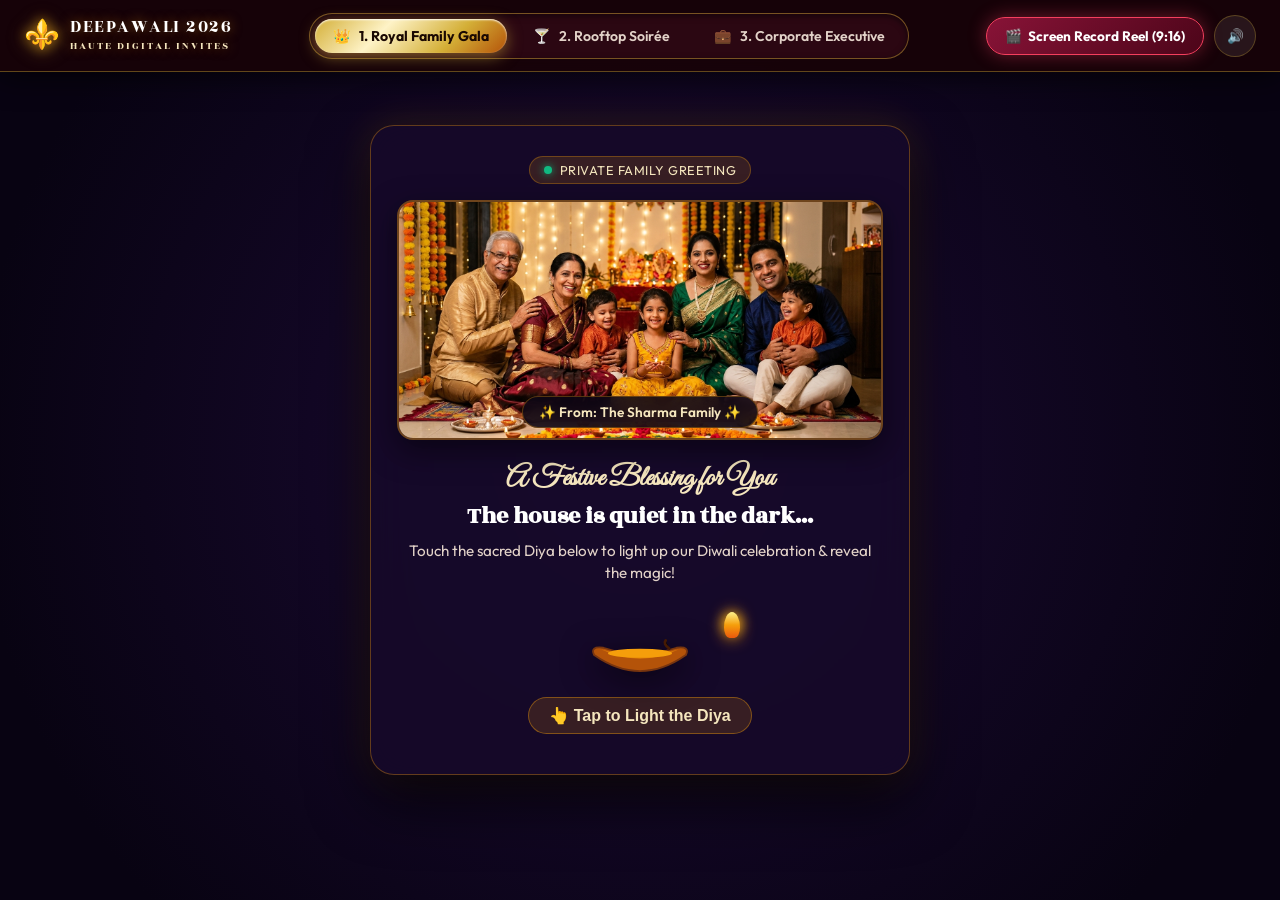
==== commit 94de9a9c: "Transform header to luxury burgundy, add 3 digital invite types, and remove all share buttons" ====
--- a/index.html
+++ b/index.html
@@ -45,38 +45,35 @@
   <canvas id="sparkler-canvas"></canvas>
   <div id="petals-container" aria-hidden="true"></div>
 
-  <!-- Audio Controls & Template Switcher Bar -->
-  <header class="top-nav">
+  <!-- Haute Burgundy & Gold Navigation Bar -->
+  <header class="top-nav burgundy-header">
     <div class="brand-badge">
-      <span class="diya-icon">🪔</span>
-      <span class="brand-text">Shubh Deepawali</span>
+      <span class="royal-crest">⚜️</span>
+      <div class="brand-text-col">
+        <span class="brand-title">DEEPAWALI 2026</span>
+        <span class="brand-sub">Haute Digital Invites</span>
+      </div>
     </div>
 
-    <!-- 3 Interactive Video Templates Switcher -->
-    <div class="template-selector-bar" role="tablist" aria-label="Select Video Template">
-      <button class="tpl-tab active" data-template="1" role="tab" aria-selected="true" title="Template 1: Emotional Family Prank & Surprise Reveal">
-        <span class="tpl-icon">🌟</span> <span class="tpl-name">1. Family Surprise</span>
+    <!-- 3 Luxury Digital Invite Switcher -->
+    <div class="invite-selector-bar" role="tablist" aria-label="Select Interactive Invite Type">
+      <button class="invite-tab active" data-invite="1" role="tab" aria-selected="true" title="Invite 1: Royal Family Gala & Lakshmi Puja">
+        <span class="tab-icon">👑</span> <span class="tab-label">1. Royal Family Gala</span>
       </button>
-      <button class="tpl-tab" data-template="2" role="tab" aria-selected="false" title="Template 2: Royal Maha Aarti & 1001 Glowing Diyas">
-        <span class="tpl-icon">🪔</span> <span class="tpl-name">2. Royal Maha Aarti</span>
+      <button class="invite-tab" data-invite="2" role="tab" aria-selected="false" title="Invite 2: Midnight Rooftop Patakha & Cocktails Soirée">
+        <span class="tab-icon">🍸</span> <span class="tab-label">2. Rooftop Soirée</span>
       </button>
-      <button class="tpl-tab" data-template="3" role="tab" aria-selected="false" title="Template 3: Midnight Neon Patakha & Laser Sparkler Show">
-        <span class="tpl-icon">🎆</span> <span class="tpl-name">3. Neon Patakha Show</span>
+      <button class="invite-tab" data-invite="3" role="tab" aria-selected="false" title="Invite 3: Executive Corporate Deepawali Hamper & Dinner">
+        <span class="tab-icon">💼</span> <span class="tab-label">3. Corporate Executive</span>
       </button>
     </div>
 
     <div class="nav-actions">
-      <button id="video-mode-btn" class="nav-btn video-record-btn" title="Open Video Maker / Reel Mode">
-        <span class="icon">🎬</span> <span class="label">Reel / Video Mode</span>
+      <button id="video-mode-btn" class="nav-btn reel-record-pill" title="Start Screen-Recording Reel Showcase">
+        <span class="rec-icon">🎬</span> <span class="label">Screen Record Reel (9:16)</span>
       </button>
-      <button id="sparkler-mode-btn" class="nav-btn" title="Toggle Sparkler Wand Mode">
-        <span class="icon">✨</span> <span class="label">Phuljhadi Wand</span>
-      </button>
-      <button id="sound-btn" class="nav-btn" title="Toggle Festive Sound FX">
-        <span class="icon" id="sound-icon">🔊</span> <span class="label" id="sound-label">Sound On</span>
-      </button>
-      <button id="customize-btn" class="nav-btn highlight" title="Create your own shareable greeting link">
-        <span class="icon">🎁</span> <span class="label">Share Your Own</span>
+      <button id="sound-btn" class="nav-btn audio-pill" title="Toggle Sound">
+        <span class="icon" id="sound-icon">🔊</span>
       </button>
     </div>
   </header>
@@ -141,24 +138,31 @@
     </div>
 
     <!-- ======================================================================
-         TEMPLATE 1: THE INNOCENT FAMILY PRANK & SURPRISE CELEBRATION
+         INVITE 1: ROYAL FAMILY GALA & LAKSHMI PUJA INVITATION
          ====================================================================== -->
-    <div id="template-1-view" class="template-view active">
+    <div id="invite-view-1" class="invite-view active">
       <div class="hero-decorative-arch"></div>
-      <div class="hero-badge">
+      <div class="royal-invite-crest">⚜️</div>
+      <div class="hero-badge luxury-invitation-badge">
         <span class="rangoli-bullet">✦</span> 
-        <span id="hero-greeting-to">Happy Diwali To You & Your Loved Ones</span> 
+        <span id="hero-greeting-to">The Royal Singhania Family Cordially Invites You</span> 
         <span class="rangoli-bullet">✦</span>
       </div>
 
       <h1 class="celebration-title">
         <span class="gradient-text glow">SHUBH DEEPAWALI</span>
-        <span class="celebration-year">2026</span>
+        <span class="celebration-year">ROYAL GALA & LAKSHMI PUJA</span>
       </h1>
 
       <p class="celebration-blessing" id="hero-custom-message">
-        "May the supreme light of diyas illuminate your minds, enlighten your hearts, and strengthen the bonds of love in your homes."
+        "May the supreme light of diyas illuminate your minds, enlighten your hearts, and strengthen the sacred bonds of love in your homes."
       </p>
+
+      <div class="gala-info-pills">
+        <span class="info-pill">📅 Kartik Amavasya • 7:00 PM</span>
+        <span class="info-pill">📍 The Imperial Heritage Palace</span>
+        <span class="info-pill">👗 Dress Code: Regal Silk & Velvet</span>
+      </div>
 
       <div class="hero-stats-bar">
         <div class="stat-item">
@@ -418,8 +422,8 @@
           </div>
         </div>
         <div class="thali-actions">
-          <button id="send-thali-whatsapp" class="primary-festive-btn">
-            <span>📲</span> Send Sweet Thali on WhatsApp
+          <button id="reserve-thali-btn" class="primary-festive-btn luxury-thali-btn">
+            <span>✨</span> Add Sweets to Royal RSVP Thali
           </button>
           <button id="clear-thali-btn" class="secondary-btn">Reset Thali</button>
         </div>
@@ -467,183 +471,153 @@
       </div>
     </section>
 
-    <!-- ==================== 6. "SHARE YOUR OWN" CUSTOMIZER & META IMAGE GENERATOR ==================== -->
-    <section class="share-customizer-section" id="customizer-hub">
-      <div class="customizer-card">
-        <div class="card-sparkle-decor">✨</div>
+    <!-- ==================== 6. ROYAL BURGUNDY RSVP & DIGITAL PASS CONCIERGE ==================== -->
+    <section class="rsvp-concierge-section" id="rsvp-hub">
+      <div class="customizer-card luxury-rsvp-card">
+        <div class="card-sparkle-decor">⚜️</div>
         <div class="section-heading">
-          <span class="sub-label">Share The Magic With Friends & Relatives</span>
-          <h2>Customize This Surprise For Your Family</h2>
-          <div class="decorative-divider"><span>🎁</span><span>🪔</span><span>🎁</span></div>
+          <span class="sub-label">Royal Guest Concierge</span>
+          <h2>Confirm Your Royal Attendance</h2>
+          <div class="decorative-divider"><span>⚜️</span><span>🪔</span><span>⚜️</span></div>
           <p class="section-desc">
-            Want to stun your own friends and family? Type your family name and recipient name below to generate a custom greeting link with realistic WhatsApp/Twitter meta preview!
+            Kindly confirm your presence for the auspicious Lakshmi Puja, sacred Aarti, and the Grand Terrace Feast.
           </p>
         </div>
 
-        <form id="customizer-form" class="customizer-grid" onsubmit="return false;">
+        <form id="rsvp-form" class="customizer-grid" onsubmit="return false;">
           <div class="form-group">
-            <label for="input-family-name">Your Family Name / Sender:</label>
-            <input type="text" id="input-family-name" value="The Sharma Family" placeholder="e.g. The Kapoor Family or Ananya & Rohan">
+            <label for="input-guest-name">Honored Guest Name(s):</label>
+            <input type="text" id="input-guest-name" value="Lord & Lady Kapoor" placeholder="e.g. Mr. & Mrs. Sharma">
           </div>
 
           <div class="form-group">
-            <label for="input-recipient-name">Recipient's Name (Optional):</label>
-            <input type="text" id="input-recipient-name" value="Dear Friend" placeholder="e.g. Grandma, Rohit & Family, Priya">
+            <label for="input-guest-count">Number of Attendees:</label>
+            <select id="input-guest-count" class="luxury-select">
+              <option value="2" selected>2 Guests (Royal Couple)</option>
+              <option value="1">1 Guest</option>
+              <option value="4">4 Guests (Family)</option>
+              <option value="6">6+ Guests (VIP Table)</option>
+            </select>
           </div>
 
           <div class="form-group full-width">
-            <label for="input-custom-wish">Personalized Blessing / Message:</label>
-            <textarea id="input-custom-wish" rows="3" placeholder="Write a warm heartfelt Diwali message...">May the golden light of diyas fill your home with wealth, peace, boundless health, and unending happiness this Diwali and always!</textarea>
-          </div>
-
-          <div class="form-group full-width">
-            <label>Pick a Family Image for the Meta Preview Card:</label>
-            <div class="preset-images-picker">
-              <label class="preset-img-option active">
-                <input type="radio" name="photo-choice" value="default" checked>
-                <img src="family-diwali.png" alt="Traditional Family Celebration" onerror="this.onerror=null; this.src='data:image/svg+xml,%3Csvg xmlns=\'http://www.w3.org/2000/svg\' width=\'100\' height=\'60\' viewBox=\'0 0 100 60\'%3E%3Crect fill=\'%23d97706\' width=\'100\' height=\'60\'/%3E%3Ctext x=\'50%25\' y=\'55%25\' text-anchor=\'middle\' fill=\'white\' font-size=\'20\'%3E🪔%3C/text%3E%3C/svg%3E';">
-                <span>Traditional Family</span>
-              </label>
-              <label class="preset-img-option">
-                <input type="radio" name="photo-choice" value="diyas">
-                <div class="preset-box diya-preset">🪔 Golden Diyas</div>
-                <span>Royal Diyas</span>
-              </label>
-              <label class="preset-img-option">
-                <input type="radio" name="photo-choice" value="sparkler">
-                <div class="preset-box sparkler-preset">✨ Sparklers</div>
-                <span>Festive Night</span>
-              </label>
-            </div>
-          </div>
-
-          <div class="form-actions full-width">
-            <button type="button" id="generate-link-btn" class="primary-festive-btn large">
-              <span>🪄</span> Generate My Custom Surprise Link
+            <label for="input-diet-pref">Feast & Dietary Preference:</label>
+            <select id="input-diet-pref" class="luxury-select">
+              <option value="Royal Shahi Saffron Feast" selected>Royal Shahi Saffron Feast (Traditional Vegetarian)</option>
+              <option value="Pure Jain Satvik Feast">Pure Jain Satvik Feast (Without Onion & Garlic)</option>
+              <option value="Vegan & Gluten-Free Delicacies">Vegan & Gluten-Free Festive Delicacies</option>
+            </select>
+          </div>
+
+          <div class="form-actions full-width rsvp-actions-row">
+            <button type="button" id="confirm-rsvp-btn" class="luxury-gold-cta large-cta">
+              <span class="cta-shine"></span>
+              <span class="cta-icon">👑</span>
+              <span class="cta-text">Confirm Royal RSVP & Receive Pass</span>
+              <span class="cta-arrow">→</span>
             </button>
-            <button type="button" id="preview-meta-btn" class="secondary-btn large">
-              <span>📱</span> Preview WhatsApp & Meta Card
-            </button>
           </div>
         </form>
 
-        <!-- Live Generated Link Box -->
-        <div id="generated-link-box" class="generated-link-box hidden">
-          <label>Your Live Shareable Diwali Link:</label>
-          <div class="link-copy-row">
-            <input type="text" id="shareable-url-input" readonly value="">
-            <button id="copy-link-btn" class="copy-btn">📋 Copy</button>
-          </div>
-          <div class="social-share-row">
-            <a id="share-whatsapp-btn" href="#" target="_blank" class="social-share-pill whatsapp">
-              <span>💬</span> Share on WhatsApp
-            </a>
-            <a id="share-twitter-btn" href="#" target="_blank" class="social-share-pill twitter">
-              <span>🐦</span> Share on X / Twitter
-            </a>
-            <a id="share-facebook-btn" href="#" target="_blank" class="social-share-pill facebook">
-              <span>📘</span> Share on Facebook
-            </a>
+        <!-- Live Generated Royal Invitation Pass -->
+        <div id="rsvp-confirmed-pass" class="royal-pass-container hidden">
+          <div class="pass-ribbon">CONFIRMED ROYAL GUEST</div>
+          <div class="pass-inner">
+            <div class="pass-header">
+              <span class="pass-crest">⚜️</span>
+              <div class="pass-title-group">
+                <h3>ROYAL DEEPAWALI GALA 2026</h3>
+                <span class="pass-serial">INVITE PASS #DIW-8892</span>
+              </div>
+            </div>
+
+            <div class="pass-details-grid">
+              <div class="pass-field">
+                <span class="field-label">HONORED GUEST</span>
+                <span class="field-val" id="pass-guest-name">Lord & Lady Kapoor</span>
+              </div>
+              <div class="pass-field">
+                <span class="field-label">DATE & TIME</span>
+                <span class="field-val">Kartik Amavasya • 7:00 PM</span>
+              </div>
+              <div class="pass-field">
+                <span class="field-label">TABLE RESERVATION</span>
+                <span class="field-val" id="pass-table-val">Heritage Pavilion #4</span>
+              </div>
+              <div class="pass-field">
+                <span class="field-label">VENUE</span>
+                <span class="field-val">The Grand Palace, Umaid Gardens</span>
+              </div>
+            </div>
+
+            <div class="pass-cta-row">
+              <button class="pass-action-btn" id="calendar-btn">
+                <span>📅</span> Add to Calendar
+              </button>
+              <button class="pass-action-btn" id="directions-btn">
+                <span>📍</span> Palace Directions
+              </button>
+            </div>
           </div>
         </div>
 
       </div>
     </section>
-    </div><!-- End of Template 1 -->
+    </div><!-- End of Invite 1 -->
 
     <!-- ======================================================================
-         TEMPLATE 2: ROYAL MAHA AARTI & 1001 SACRED DIYAS
+         INVITE 2: MIDNIGHT ROOFTOP PATAKHA & COCKTAILS SOIRÉE
          ====================================================================== -->
-    <div id="template-2-view" class="template-view hidden">
-      <section class="aarti-hero-section">
-        <div class="temple-bells-row">
-          <span class="temple-bell-interactive" data-bell="1">🔔</span>
-          <span class="temple-bell-interactive" data-bell="2">🔔</span>
-          <span class="temple-bell-interactive central-bell" data-bell="3">🪔</span>
-          <span class="temple-bell-interactive" data-bell="4">🔔</span>
-          <span class="temple-bell-interactive" data-bell="5">🔔</span>
-        </div>
-
-        <div class="sanskrit-mantra-box">
-          <div class="sanskrit-text glow">
-            ॐ असतो मा सद्गमय । तमसो मा ज्योतिर्गमय । मृत्योर्मा अमृतं गमय ॥
-          </div>
-          <div class="mantra-translation">
-            "Lead us from falsehood to truth, from darkness to light, from mortality to eternal bliss."
-          </div>
-        </div>
-
-        <h1 class="aarti-title">
-          <span class="gold-shimmer-text">DIVINE MAHA AARTI</span>
-          <span class="aarti-subtitle">The Sacred Illumination Ceremony</span>
+    <div id="invite-view-2" class="invite-view hidden">
+      <section class="rooftop-invite-section">
+        <div class="rooftop-badge-banner">
+          <span class="neon-pulse-dot"></span> VIP ROOFTOP INVITATION • ADULTS & COCKTAILS SOIRÉE
+        </div>
+
+        <div class="rooftop-host-badge">
+          KABIR & ANANYA CORDIALLY INVITE YOU TO
+        </div>
+
+        <h1 class="rooftop-hero-title">
+          <span class="burgundy-shimmer-text">MIDNIGHT ROOFTOP</span>
+          <span class="gold-gradient-text">PATAKHA & COCKTAILS</span>
         </h1>
 
-        <!-- Sacred Panch Aarti Rotating Thali -->
-        <div class="sacred-panch-aarti-container">
-          <div class="aarti-aura-glow"></div>
-          <div id="interactive-aarti-thali" class="panch-aarti-thali">
-            <div class="thali-engraving"></div>
-            <!-- 5 Sacred Camphor & Ghee Flames -->
-            <div class="aarti-flame flame-center"><div class="wick-fire"></div></div>
-            <div class="aarti-flame flame-top"><div class="wick-fire"></div></div>
-            <div class="aarti-flame flame-right"><div class="wick-fire"></div></div>
-            <div class="aarti-flame flame-bottom"><div class="wick-fire"></div></div>
-            <div class="aarti-flame flame-left"><div class="wick-fire"></div></div>
-            <div class="thali-center-flower">🌸</div>
-          </div>
-          <p class="aarti-hint">👆 Touch & swirl your finger / mouse to perform the sacred clockwise Aarti!</p>
-        </div>
-
-        <!-- 108 Sacred Diyas Illumination Field -->
-        <div class="diya-field-section">
-          <div class="diya-field-heading">
-            <h3>108 Sacred Earthen Lamps Field</h3>
-            <span id="diyas-lit-badge" class="sacred-badge">12 / 108 Lit</span>
-          </div>
-          <div id="diya-mandala-grid" class="diya-mandala-grid">
-            <!-- Dynamically populated 108 glowing diyas -->
-          </div>
-          <div class="aarti-actions-bar">
-            <button id="ignite-all-diyas-btn" class="primary-festive-btn">
-              <span>🔥</span> Ignite All 108 Sacred Diyas
-            </button>
-            <button id="shower-lotus-btn" class="secondary-btn">
-              <span>🌸</span> Shower Sacred Lotus Petals
-            </button>
-            <button id="ring-temple-chimes-btn" class="secondary-btn">
-              <span>🔔</span> Ring All Temple Bells
-            </button>
-          </div>
-        </div>
-      </section>
-    </div><!-- End of Template 2 -->
-
-    <!-- ======================================================================
-         TEMPLATE 3: MIDNIGHT NEON PATAKHA & LASER SPARKLER SHOW
-         ====================================================================== -->
-    <div id="template-3-view" class="template-view hidden">
-      <section class="neon-patakha-section">
-        <div class="neon-badge-banner">
-          <span class="neon-pulse-dot"></span> MIDNIGHT SKY LAUNCHPAD • HIGH VOLTAGE FESTIVAL
-        </div>
-
-        <h1 class="neon-hero-title">
-          <span class="cyber-neon-orange">MIDNIGHT</span>
-          <span class="cyber-neon-gold">FIREWORKS</span>
-          <span class="cyber-neon-pink">SHOWDOWN</span>
-        </h1>
-
-        <p class="neon-subtext">
-          Sync your screen with the loudest, brightest pyrotechnic sky-show! Tap launchpad triggers to fire multi-tube barrages.
-        </p>
+        <!-- Event Itinerary Card -->
+        <div class="soiree-itinerary-card">
+          <div class="itinerary-item">
+            <span class="itinerary-time">08:30 PM</span>
+            <div class="itinerary-info">
+              <strong>Saffron Spritzers & Mezze</strong>
+              <span>Artisanal cocktails & acoustic sitar-saxophone fusion</span>
+            </div>
+          </div>
+          <div class="itinerary-item">
+            <span class="itinerary-time">10:30 PM</span>
+            <div class="itinerary-info">
+              <strong>Royal Terrace Dining</strong>
+              <span>Contemporary Indian gourmet barbecue under the stars</span>
+            </div>
+          </div>
+          <div class="itinerary-item highlight">
+            <span class="itinerary-time">12:00 AM</span>
+            <div class="itinerary-info">
+              <strong>Midnight 360° Sky Show & Sparklers</strong>
+              <span>Artisanal phuljhadis & synchronised sky rocket barrage</span>
+            </div>
+          </div>
+          <div class="soiree-venue-badge">
+            📍 Sky Lounge, 24th Floor Terrace • The Oberoi • Dress Code: Indo-Western Velvet & Gold
+          </div>
+        </div>
 
         <!-- Live Pyrotechnic Launchpad Console -->
-        <div class="launchpad-console">
+        <div class="launchpad-console luxury-burgundy-console">
           <div class="console-screen">
             <div class="radar-scan"></div>
             <div class="console-metrics">
               <div class="metric-box">
-                <span class="metric-label">BARRAGE READY</span>
+                <span class="metric-label">TERRACE PYRO</span>
                 <span class="metric-val" id="barrage-status">ARMED 🚀</span>
               </div>
               <div class="metric-box">
@@ -651,7 +625,7 @@
                 <span class="metric-val">100% ⚡</span>
               </div>
               <div class="metric-box">
-                <span class="metric-label">EXPLOSIONS</span>
+                <span class="metric-label">BURSTS FIRED</span>
                 <span class="metric-val" id="neon-burst-count">0 💥</span>
               </div>
             </div>
@@ -660,14 +634,14 @@
           <div class="launchpad-controls-grid">
             <button id="btn-rapid-barrage" class="launch-card barrage-card">
               <span class="launch-icon">🚀🚀🚀</span>
-              <span class="launch-title">10x Sky Rocket Barrage</span>
-              <span class="launch-desc">Fires rapid-sequence high altitude burst</span>
+              <span class="launch-title">10x Midnight Sky Barrage</span>
+              <span class="launch-desc">Tap to ignite synchronized high-altitude shells</span>
             </button>
 
             <button id="btn-twin-anar" class="launch-card anar-card">
               <span class="launch-icon">🌋🌋</span>
-              <span class="launch-title">Twin Mega Anars</span>
-              <span class="launch-desc">15ft golden volcanic sparkle eruption</span>
+              <span class="launch-title">Twin Terrace Mega Anars</span>
+              <span class="launch-desc">15ft golden volcanic sparkle fountain</span>
             </button>
 
             <button id="btn-hyper-chakri" class="launch-card chakri-card">
@@ -678,73 +652,131 @@
 
             <button id="btn-light-paint-auto" class="launch-card sparkler-card">
               <span class="launch-icon">✨✍️</span>
-              <span class="launch-title">Laser Sparkler Light-Writing</span>
-              <span class="launch-desc">Draws "SHUBH DIWALI" in real burning fire!</span>
+              <span class="launch-title">Phuljhadi Light-Writing</span>
+              <span class="launch-desc">Draws "KABIR & ANANYA" in burning fire</span>
             </button>
           </div>
         </div>
 
         <!-- Sparkler Neon Light Canvas Demonstration -->
         <div class="neon-light-board">
-          <canvas id="light-writing-canvas" width="800" height="280"></canvas>
-          <div class="light-board-hint">💡 Click "Laser Sparkler Light-Writing" or drag with mouse to draw fire trails</div>
+          <canvas id="light-writing-canvas" width="800" height="260"></canvas>
+          <div class="light-board-hint">💡 Touch & drag on canvas or tap Phuljhadi Light-Writing to paint fire trails</div>
+        </div>
+
+        <!-- VIP RSVP Action -->
+        <div class="soiree-rsvp-wrapper">
+          <button id="rsvp-rooftop-btn" class="luxury-gold-cta large-cta">
+            <span class="cta-shine"></span>
+            <span class="cta-icon">🍸</span>
+            <span class="cta-text">Claim VIP Terrace Access Pass</span>
+            <span class="cta-arrow">→</span>
+          </button>
         </div>
       </section>
-    </div><!-- End of Template 3 -->
+    </div><!-- End of Invite 2 -->
+
+    <!-- ======================================================================
+         INVITE 3: CORPORATE EXECUTIVE DEEPAWALI HAMPER & SOIRÉE
+         ====================================================================== -->
+    <div id="invite-view-3" class="invite-view hidden">
+      <section class="corporate-invite-section">
+        <div class="corporate-crest-badge">
+          <span class="corp-crest">⚜️</span>
+          <span>ANNUAL EXECUTIVE DEEPAWALI GALA</span>
+        </div>
+
+        <div class="corporate-host-title">
+          VERTEX GLOBAL CAPITAL & ADVISORY
+        </div>
+
+        <h1 class="corporate-hero-title">
+          <span class="gold-gradient-text">SHUBH DEEPAWALI</span>
+          <span class="corp-sub">Executive Reception & Royal Dinner</span>
+        </h1>
+
+        <p class="corporate-summary">
+          In celebration of prosperity and enduring partnerships, leadership cordially invites executive partners, board members, and distinguished clients for an evening of fine dining and bespoke gifting.
+        </p>
+
+        <!-- Unboxing The Luxury Digital Hamper -->
+        <div class="luxury-hamper-section">
+          <div class="hamper-header">
+            <h3>🎁 Unbox Your Executive Deepawali Gift Hamper</h3>
+            <p>Tap each heirloom treasure below to inspect its handcrafted details</p>
+          </div>
+
+          <div class="hamper-items-grid">
+            <div class="hamper-item-card" data-item="coin">
+              <div class="hamper-icon">🪙</div>
+              <div class="hamper-info">
+                <h4>24K Pure Gold Laxmi Coin</h4>
+                <p>999.9 Purity Swiss Certified keepsake embossed with sacred blessings</p>
+              </div>
+              <span class="inspect-tag">✦ 24K Gold</span>
+            </div>
+
+            <div class="hamper-item-card" data-item="diya">
+              <div class="hamper-icon">🪔</div>
+              <div class="hamper-info">
+                <h4>Hallmarked Sterling Silver Diya</h4>
+                <p>Hand-chased 92.5 pure silver heirloom oil lamp from Jaipur artisans</p>
+              </div>
+              <span class="inspect-tag">✦ 925 Silver</span>
+            </div>
+
+            <div class="hamper-item-card" data-item="saffron">
+              <div class="hamper-icon">🌺</div>
+              <div class="hamper-info">
+                <h4>Kashmiri Mongra Saffron</h4>
+                <p>Grade-A1 certified golden saffron stamen in a hand-engraved brass jar</p>
+              </div>
+              <span class="inspect-tag">✦ Grade A1</span>
+            </div>
+
+            <div class="hamper-item-card" data-item="truffles">
+              <div class="hamper-icon">🍫</div>
+              <div class="hamper-info">
+                <h4>Belgian Pistachio Truffles</h4>
+                <p>Artisanal roasted pistachio praline enrobed in single-origin dark chocolate</p>
+              </div>
+              <span class="inspect-tag">✦ Artisanal</span>
+            </div>
+          </div>
+        </div>
+
+        <!-- Corporate Gala Itinerary & Table Booking -->
+        <div class="corporate-gala-card">
+          <div class="gala-details-col">
+            <h4>Event Schedule & Venue</h4>
+            <ul class="gala-bullets">
+              <li><strong>Date:</strong> Kartik Amavasya, Friday Evening</li>
+              <li><strong>Time:</strong> 6:30 PM Welcome Reception • 7:30 PM Keynote & Lamp Lighting • 8:15 PM Seven-Course Dinner</li>
+              <li><strong>Venue:</strong> The Grand Royal Ballroom, Taj Palace, New Delhi</li>
+              <li><strong>Dress Code:</strong> Black-Tie / Imperial Bandhgala</li>
+            </ul>
+          </div>
+          <div class="gala-cta-col">
+            <button id="reserve-corporate-table-btn" class="luxury-gold-cta large-cta">
+              <span class="cta-shine"></span>
+              <span class="cta-icon">💼</span>
+              <span class="cta-text">Reserve Executive VIP Table</span>
+              <span class="cta-arrow">→</span>
+            </button>
+            <span class="valet-note">✓ Complimentary Chauffeured Valet Service Included</span>
+          </div>
+        </div>
+      </section>
+    </div><!-- End of Invite 3 -->
 
     <!-- Footer -->
     <footer class="festive-footer">
       <div class="footer-lanterns">🏮 🪔 🏮</div>
-      <p>Crafted with love & light for the Festival of Lights 2026</p>
+      <p>Haute Digital Invitations • Crafted with love & light for Deepawali 2026</p>
       <p class="copyright">Shubh Deepawali • May Darkness Turn Into Light</p>
     </footer>
 
   </main>
-
-  <!-- ==================== 7. META / SOCIAL SHARE PREVIEW MODAL ==================== -->
-  <div id="meta-modal" class="modal-backdrop hidden" role="dialog" aria-modal="true">
-    <div class="modal-dialog">
-      <div class="modal-header">
-        <h3>📱 Live Social Media Meta Card Preview</h3>
-        <button id="close-modal-btn" class="modal-close">&times;</button>
-      </div>
-      <div class="modal-body">
-        <p class="modal-explainer">
-          When you send this link on WhatsApp, iMessage, Twitter, or Facebook, the app unfurls this unsuspecting, beautiful family photo card that makes everyone click!
-        </p>
-        
-        <!-- WhatsApp Chat Bubble Mockup -->
-        <div class="whatsapp-bubble-mockup">
-          <div class="mockup-header">
-            <span class="user-avatar">🪔</span>
-            <div class="user-info">
-              <span class="contact-name" id="mockup-contact-name">Family WhatsApp Group</span>
-              <span class="contact-status">online</span>
-            </div>
-          </div>
-          <div class="chat-bubble">
-            <div class="link-preview-card">
-              <div class="preview-img-container">
-                <canvas id="meta-canvas-preview" width="600" height="315"></canvas>
-              </div>
-              <div class="preview-meta-details">
-                <h4 id="modal-meta-title">The Sharma Family Diwali Celebration 2026 ✨</h4>
-                <p id="modal-meta-desc">A warm Diwali surprise from our home to yours! Tap to light the golden diya and experience our family's celebration.</p>
-                <span class="preview-domain">diwali-surprise.vercel.app</span>
-              </div>
-            </div>
-            <div class="message-timestamp">9:45 PM • Read ✓✓</div>
-          </div>
-        </div>
-
-        <div class="modal-actions">
-          <button id="download-og-image-btn" class="primary-festive-btn">
-            <span>💾</span> Download High-Res 1200x630 OG Meta Image
-          </button>
-        </div>
-      </div>
-    </div>
-  </div>
 
   <!-- ==================== 8. VIDEO REEL MAKER & STORYBOARDS MODAL ==================== -->
   <div id="video-studio-modal" class="modal-backdrop hidden" role="dialog" aria-modal="true">
@@ -770,14 +802,14 @@
         <!-- Tab 1: Auto-Play Director -->
         <div id="tab-director" class="tab-content active">
           <div class="director-settings-card">
-            <h4>Select Your Video Setup:</h4>
+            <h4>Select Your Invite Showcase Take:</h4>
             
             <div class="setting-row">
-              <label>Choose Template:</label>
+              <label>Select Digital Invite To Record:</label>
               <div class="choice-pills" id="video-tpl-choices">
-                <button class="pill-btn active" data-tpl="1">🌟 1. Family Surprise</button>
-                <button class="pill-btn" data-tpl="2">🪔 2. Royal Maha Aarti</button>
-                <button class="pill-btn" data-tpl="3">🎆 3. Neon Patakha Show</button>
+                <button class="pill-btn active" data-tpl="1">👑 1. Royal Family Gala</button>
+                <button class="pill-btn" data-tpl="2">🍸 2. Rooftop Soirée</button>
+                <button class="pill-btn" data-tpl="3">💼 3. Corporate Executive</button>
               </div>
             </div>
 
@@ -785,27 +817,34 @@
               <label>Framing Ratio:</label>
               <div class="choice-pills" id="video-ratio-choices">
                 <button class="pill-btn active" data-ratio="9-16">📱 9:16 Vertical Reel (Instagram / Shorts)</button>
-                <button class="pill-btn" data-ratio="full">🖥️ Full-Screen Cinematic</button>
+                <button class="pill-btn" data-ratio="full">🖥️ Full-Screen Showcase</button>
               </div>
             </div>
 
             <div class="setting-row">
-              <label>Pacing Duration:</label>
+              <label>Reel Take Duration:</label>
               <div class="choice-pills" id="video-duration-choices">
-                <button class="pill-btn active" data-duration="15">⚡ 15 Seconds (Fast Hook)</button>
-                <button class="pill-btn" data-duration="25">✨ 25 Seconds (Complete Story)</button>
+                <button class="pill-btn active" data-duration="15">⚡ 15 Seconds (Fast Hook Reel)</button>
+                <button class="pill-btn" data-duration="25">✨ 25 Seconds (Complete Showcase)</button>
               </div>
             </div>
 
             <div class="recording-tip-box">
-              <span class="tip-icon">💡</span>
+              <span class="tip-icon">🎬</span>
               <p>
-                <strong>How to Record:</strong> Clicking "Start Cinematic Take" triggers a 3-second countdown and automatically plays camera moves, sound effects, and firework explosions. Start your screen recorder (Windows: <kbd>Win + Alt + R</kbd>, Mac: <kbd>Cmd + Shift + 5</kbd>, iPhone/Android: Swipe Screen Recorder tile) and enjoy!
+                <strong>Screen Recording for Client Showcase:</strong> Clicking "Start Cinematic Take" triggers a 3-second countdown and runs an automated director sequence (unboxing, fireworks, itinerary, and RSVP pass). Start your screen recorder (<kbd>Win + Alt + R</kbd> on Windows, <kbd>Cmd + Shift + 5</kbd> on Mac, or phone Screen Recorder) to record the video showing what you can make for clients!
               </p>
             </div>
 
             <div class="director-actions">
-              <button id="start-cinematic-take-btn" class="primary-festive-btn large pulse-anim">
+              <button id="start-cinematic-take-btn" class="luxury-gold-cta large-cta pulse-anim">
+                <span class="cta-shine"></span>
+                <span class="cta-icon">🔴</span>
+                <span class="cta-text">Start Auto-Play Reel Take</span>
+                <span class="cta-arrow">→</span>
+              </button>
+            </div>
+          </div>
                 <span>🔴</span> Start Auto-Play Cinematic Take
               </button>
             </div>
--- a/styles.css
+++ b/styles.css
@@ -3,18 +3,23 @@
    ========================================================================== */
 
 :root {
-  --bg-primary: #0a0515;
-  --bg-secondary: #14092b;
-  --bg-card: rgba(26, 15, 48, 0.75);
-  --bg-card-border: rgba(245, 158, 11, 0.3);
-  --gold-primary: #f59e0b;
-  --gold-bright: #fbbf24;
+  --bg-primary: #180308;
+  --bg-secondary: #26050e;
+  --bg-burgundy-rich: #3b0918;
+  --bg-burgundy-deep: #140206;
+  --bg-card: rgba(46, 8, 20, 0.9);
+  --bg-card-border: rgba(212, 175, 55, 0.4);
+  --burgundy-accent: #6b142c;
+  --burgundy-glow: rgba(107, 20, 44, 0.45);
+  --gold-primary: #d4af37;
+  --gold-bright: #f5e6be;
   --gold-glow: #fef08a;
-  --crimson: #dc2626;
-  --marigold: #ea580c;
-  --text-main: #fef3c7;
-  --text-muted: #d1c7bd;
-  --brass-rim: #ca8a04;
+  --gold-foil: linear-gradient(135deg, #d4af37 0%, #fef3c7 28%, #d4af37 55%, #f59e0b 80%, #b45309 100%);
+  --crimson: #881337;
+  --marigold: #c2410c;
+  --text-main: #fdf8f0;
+  --text-muted: #e2d2c8;
+  --brass-rim: #c59b27;
   --font-heading: 'Rozha One', 'Cinzel Decorative', Georgia, serif;
   --font-serif: 'Cinzel Decorative', Georgia, serif;
   --font-script: 'Great Vibes', cursive;
@@ -2685,4 +2690,591 @@
   }
 }
 
-
+/* ==========================================================================
+   NEW: HAUTE BURGUNDY LUXURY PALETTE, INVITE STYLES & RSVP PASS
+   ========================================================================== */
+
+/* Burgundy Header */
+.burgundy-header {
+  height: 72px !important;
+  background: rgba(24, 3, 8, 0.94) !important;
+  border-bottom: 1px solid rgba(212, 175, 55, 0.4) !important;
+  box-shadow: 0 4px 30px rgba(0, 0, 0, 0.7) !important;
+}
+
+.royal-crest {
+  font-size: 1.8rem;
+  filter: drop-shadow(0 2px 8px rgba(212, 175, 55, 0.6));
+}
+
+.brand-text-col {
+  display: flex;
+  flex-direction: column;
+}
+
+.brand-title {
+  font-family: var(--font-heading);
+  font-size: 1.15rem;
+  letter-spacing: 1.5px;
+  color: #fff;
+  line-height: 1.1;
+}
+
+.brand-sub {
+  font-size: 0.68rem;
+  letter-spacing: 2px;
+  text-transform: uppercase;
+  color: var(--gold-bright);
+}
+
+/* 3 Digital Invites Selector Bar */
+.invite-selector-bar {
+  display: flex;
+  align-items: center;
+  gap: 8px;
+  background: rgba(46, 8, 20, 0.9);
+  border: 1px solid rgba(212, 175, 55, 0.45);
+  padding: 5px;
+  border-radius: 9999px;
+  box-shadow: inset 0 2px 6px rgba(0, 0, 0, 0.5);
+}
+
+.invite-tab {
+  background: none;
+  border: none;
+  color: #e2d2c8;
+  padding: 8px 18px;
+  border-radius: 9999px;
+  font-family: var(--font-body);
+  font-size: 0.88rem;
+  font-weight: 600;
+  cursor: pointer;
+  display: inline-flex;
+  align-items: center;
+  gap: 8px;
+  transition: all 0.35s ease;
+}
+
+.invite-tab:hover {
+  color: #fff;
+  background: rgba(212, 175, 55, 0.15);
+}
+
+.invite-tab.active {
+  background: linear-gradient(135deg, #d4af37 0%, #fef3c7 35%, #d4af37 70%, #b45309 100%);
+  color: #1a0802;
+  font-weight: 700;
+  box-shadow: 0 4px 15px rgba(212, 175, 55, 0.5), inset 0 1px 2px rgba(255, 255, 255, 0.9);
+}
+
+/* Screen Recording Reel Pill */
+.reel-record-pill {
+  background: linear-gradient(135deg, #881337 0%, #4c0519 100%) !important;
+  border: 1px solid #f43f5e !important;
+  color: #fff !important;
+  font-weight: 700 !important;
+  padding: 9px 18px !important;
+  box-shadow: 0 0 18px rgba(244, 63, 94, 0.4) !important;
+  transition: all 0.3s ease;
+}
+
+.reel-record-pill:hover {
+  transform: translateY(-2px);
+  box-shadow: 0 0 26px rgba(244, 63, 94, 0.7) !important;
+}
+
+.audio-pill {
+  width: 42px;
+  height: 42px;
+  padding: 0 !important;
+  display: flex !important;
+  align-items: center;
+  justify-content: center;
+  background: rgba(255, 255, 255, 0.08);
+  border: 1px solid rgba(212, 175, 55, 0.3);
+  border-radius: 50%;
+  color: var(--gold-bright);
+}
+
+/* Invite Views Visibility */
+.invite-view {
+  animation: fadeInView 0.5s ease forwards;
+}
+
+.invite-view.hidden {
+  display: none !important;
+}
+
+/* Royal Invite 1 Crest & Pills */
+.royal-invite-crest {
+  font-size: 2.5rem;
+  margin-bottom: 10px;
+  filter: drop-shadow(0 2px 10px rgba(212, 175, 55, 0.7));
+}
+
+.luxury-invitation-badge {
+  background: rgba(62, 10, 25, 0.8) !important;
+  border-color: rgba(212, 175, 55, 0.5) !important;
+}
+
+.gala-info-pills {
+  display: flex;
+  justify-content: center;
+  gap: 12px;
+  flex-wrap: wrap;
+  margin: 16px 0 28px;
+}
+
+.info-pill {
+  background: rgba(46, 8, 20, 0.85);
+  border: 1px solid rgba(212, 175, 55, 0.45);
+  color: #fef08a;
+  padding: 6px 16px;
+  border-radius: 9999px;
+  font-size: 0.85rem;
+  font-weight: 600;
+  box-shadow: 0 4px 12px rgba(0, 0, 0, 0.4);
+}
+
+/* ==================== INVITE 2: ROOFTOP SOIRÉE ==================== */
+.rooftop-invite-section {
+  padding: 40px 10px 60px;
+  text-align: center;
+}
+
+.rooftop-badge-banner {
+  display: inline-flex;
+  align-items: center;
+  gap: 8px;
+  background: rgba(136, 19, 55, 0.25);
+  border: 1px solid rgba(244, 63, 94, 0.5);
+  padding: 6px 20px;
+  border-radius: 9999px;
+  font-size: 0.8rem;
+  font-weight: 700;
+  color: #fda4af;
+  letter-spacing: 1.5px;
+  margin-bottom: 18px;
+}
+
+.rooftop-host-badge {
+  font-family: var(--font-body);
+  font-size: 0.9rem;
+  letter-spacing: 2px;
+  color: var(--gold-bright);
+  font-weight: 700;
+  margin-bottom: 6px;
+}
+
+.rooftop-hero-title {
+  font-family: var(--font-heading);
+  font-size: clamp(2.4rem, 6.5vw, 4.8rem);
+  line-height: 1.15;
+  margin-bottom: 28px;
+}
+
+.burgundy-shimmer-text {
+  display: block;
+  color: #fda4af;
+  text-shadow: 0 0 25px rgba(244, 63, 94, 0.6);
+}
+
+.gold-gradient-text {
+  background: linear-gradient(135deg, #fff 0%, #fef3c7 30%, #f59e0b 70%, #d4af37 100%);
+  -webkit-background-clip: text;
+  -webkit-text-fill-color: transparent;
+  filter: drop-shadow(0 0 20px rgba(212, 175, 55, 0.4));
+}
+
+.soiree-itinerary-card {
+  max-width: 760px;
+  margin: 0 auto 36px;
+  background: rgba(46, 8, 20, 0.88);
+  border: 1px solid rgba(212, 175, 55, 0.4);
+  border-radius: 24px;
+  padding: 24px;
+  box-shadow: 0 15px 40px rgba(0, 0, 0, 0.6);
+  text-align: left;
+}
+
+.itinerary-item {
+  display: flex;
+  align-items: center;
+  gap: 20px;
+  padding: 14px 10px;
+  border-bottom: 1px solid rgba(255, 255, 255, 0.08);
+}
+
+.itinerary-item.highlight {
+  background: rgba(212, 175, 55, 0.08);
+  border-radius: 12px;
+  border-bottom: none;
+}
+
+.itinerary-time {
+  font-family: var(--font-heading);
+  font-size: 1.15rem;
+  color: var(--gold-bright);
+  min-width: 90px;
+}
+
+.itinerary-info strong {
+  display: block;
+  font-size: 1rem;
+  color: #fff;
+  margin-bottom: 2px;
+}
+
+.itinerary-info span {
+  font-size: 0.85rem;
+  color: var(--text-muted);
+}
+
+.soiree-venue-badge {
+  margin-top: 18px;
+  padding-top: 14px;
+  border-top: 1px solid rgba(212, 175, 55, 0.25);
+  font-size: 0.88rem;
+  color: var(--gold-bright);
+  text-align: center;
+  font-weight: 600;
+}
+
+.luxury-burgundy-console {
+  background: #140206 !important;
+  border-color: #6b142c !important;
+}
+
+.soiree-rsvp-wrapper {
+  margin-top: 36px;
+  text-align: center;
+}
+
+/* ==================== INVITE 3: CORPORATE EXECUTIVE ==================== */
+.corporate-invite-section {
+  padding: 40px 10px 60px;
+  text-align: center;
+}
+
+.corporate-crest-badge {
+  display: inline-flex;
+  align-items: center;
+  gap: 10px;
+  background: rgba(46, 8, 20, 0.85);
+  border: 1px solid rgba(212, 175, 55, 0.5);
+  padding: 6px 20px;
+  border-radius: 9999px;
+  font-size: 0.8rem;
+  font-weight: 700;
+  letter-spacing: 2px;
+  color: var(--gold-bright);
+  margin-bottom: 18px;
+}
+
+.corporate-host-title {
+  font-size: 1.05rem;
+  letter-spacing: 3px;
+  color: #fff;
+  font-weight: 700;
+  margin-bottom: 8px;
+}
+
+.corporate-hero-title {
+  font-family: var(--font-heading);
+  font-size: clamp(2.4rem, 6.5vw, 4.5rem);
+  line-height: 1.1;
+  margin-bottom: 16px;
+}
+
+.corp-sub {
+  display: block;
+  font-family: var(--font-serif);
+  font-size: clamp(1.4rem, 3.2vw, 2.2rem);
+  color: var(--gold-bright);
+  letter-spacing: 3px;
+  margin-top: 6px;
+}
+
+.corporate-summary {
+  max-width: 720px;
+  margin: 0 auto 36px;
+  color: var(--text-muted);
+  font-size: 1.05rem;
+  line-height: 1.6;
+}
+
+/* Digital Hamper Grid */
+.luxury-hamper-section {
+  max-width: 860px;
+  margin: 0 auto 40px;
+  background: rgba(38, 5, 14, 0.9);
+  border: 1px solid rgba(212, 175, 55, 0.4);
+  border-radius: 28px;
+  padding: 30px 24px;
+  box-shadow: 0 20px 50px rgba(0, 0, 0, 0.7);
+}
+
+.hamper-header {
+  margin-bottom: 24px;
+}
+
+.hamper-header h3 {
+  font-family: var(--font-heading);
+  font-size: 1.4rem;
+  color: #fff;
+  margin-bottom: 4px;
+}
+
+.hamper-header p {
+  font-size: 0.9rem;
+  color: var(--text-muted);
+}
+
+.hamper-items-grid {
+  display: grid;
+  grid-template-columns: repeat(auto-fit, minmax(180px, 1fr));
+  gap: 16px;
+}
+
+.hamper-item-card {
+  background: rgba(255, 255, 255, 0.04);
+  border: 1px solid rgba(212, 175, 55, 0.3);
+  border-radius: 18px;
+  padding: 20px 14px;
+  display: flex;
+  flex-direction: column;
+  align-items: center;
+  text-align: center;
+  cursor: pointer;
+  transition: all 0.35s ease;
+}
+
+.hamper-item-card:hover {
+  transform: translateY(-4px);
+  border-color: #fde047;
+  background: rgba(212, 175, 55, 0.12);
+  box-shadow: 0 10px 25px rgba(212, 175, 55, 0.3);
+}
+
+.hamper-icon {
+  font-size: 2.5rem;
+  margin-bottom: 10px;
+}
+
+.hamper-info h4 {
+  font-family: var(--font-heading);
+  font-size: 1rem;
+  color: #fff;
+  margin-bottom: 6px;
+}
+
+.hamper-info p {
+  font-size: 0.78rem;
+  color: var(--text-muted);
+  line-height: 1.35;
+  margin-bottom: 12px;
+}
+
+.inspect-tag {
+  margin-top: auto;
+  font-size: 0.75rem;
+  font-weight: 700;
+  color: var(--gold-bright);
+  background: rgba(212, 175, 55, 0.15);
+  padding: 3px 10px;
+  border-radius: 9999px;
+}
+
+/* Corporate Gala Card */
+.corporate-gala-card {
+  max-width: 860px;
+  margin: 0 auto;
+  background: rgba(46, 8, 20, 0.88);
+  border: 1px solid rgba(212, 175, 55, 0.4);
+  border-radius: 24px;
+  padding: 28px;
+  display: grid;
+  grid-template-columns: 1.3fr 1fr;
+  gap: 24px;
+  align-items: center;
+  text-align: left;
+}
+
+.gala-details-col h4 {
+  font-family: var(--font-heading);
+  font-size: 1.2rem;
+  color: var(--gold-bright);
+  margin-bottom: 12px;
+}
+
+.gala-bullets {
+  list-style: none;
+  display: flex;
+  flex-direction: column;
+  gap: 8px;
+  font-size: 0.9rem;
+  color: var(--text-muted);
+}
+
+.gala-bullets strong {
+  color: #fff;
+}
+
+.gala-cta-col {
+  display: flex;
+  flex-direction: column;
+  align-items: center;
+  gap: 12px;
+}
+
+.valet-note {
+  font-size: 0.78rem;
+  color: var(--gold-bright);
+}
+
+/* ==================== ROYAL RSVP & CONFIRMED DIGITAL PASS ==================== */
+.luxury-rsvp-card {
+  background: linear-gradient(150deg, rgba(50, 10, 24, 0.95), rgba(24, 3, 8, 0.98)) !important;
+  border: 1px solid rgba(212, 175, 55, 0.5) !important;
+}
+
+.luxury-select {
+  background: rgba(24, 3, 8, 0.85);
+  border: 1px solid rgba(212, 175, 55, 0.4);
+  border-radius: 12px;
+  padding: 12px 16px;
+  color: #fff;
+  font-family: var(--font-body);
+  font-size: 0.95rem;
+  outline: none;
+}
+
+.rsvp-actions-row {
+  justify-content: center;
+  margin-top: 14px;
+}
+
+.royal-pass-container {
+  margin-top: 32px;
+  background: linear-gradient(135deg, #2b0611 0%, #160207 100%);
+  border: 2px solid #d4af37;
+  border-radius: 24px;
+  padding: 28px;
+  position: relative;
+  box-shadow: 0 15px 45px rgba(0, 0, 0, 0.8), 0 0 30px rgba(212, 175, 55, 0.3);
+  animation: slideDown 0.4s ease;
+}
+
+.pass-ribbon {
+  position: absolute;
+  top: 16px;
+  right: -10px;
+  background: linear-gradient(135deg, #d4af37, #b45309);
+  color: #1a0802;
+  font-weight: 800;
+  font-size: 0.75rem;
+  letter-spacing: 1px;
+  padding: 4px 18px;
+  border-radius: 4px 0 0 4px;
+  box-shadow: 0 4px 10px rgba(0, 0, 0, 0.5);
+}
+
+.pass-header {
+  display: flex;
+  align-items: center;
+  gap: 16px;
+  padding-bottom: 18px;
+  border-bottom: 1px solid rgba(212, 175, 55, 0.3);
+  margin-bottom: 20px;
+}
+
+.pass-crest {
+  font-size: 2.2rem;
+  filter: drop-shadow(0 2px 6px rgba(212, 175, 55, 0.6));
+}
+
+.pass-title-group h3 {
+  font-family: var(--font-heading);
+  font-size: 1.3rem;
+  color: #fff;
+  letter-spacing: 1px;
+}
+
+.pass-serial {
+  font-family: monospace;
+  font-size: 0.8rem;
+  color: var(--gold-bright);
+}
+
+.pass-details-grid {
+  display: grid;
+  grid-template-columns: 1fr 1fr;
+  gap: 18px;
+  text-align: left;
+  margin-bottom: 24px;
+}
+
+.pass-field {
+  display: flex;
+  flex-direction: column;
+  gap: 4px;
+}
+
+.field-label {
+  font-size: 0.7rem;
+  letter-spacing: 1.5px;
+  font-weight: 800;
+  color: #d4af37;
+  text-transform: uppercase;
+}
+
+.field-val {
+  font-size: 1.05rem;
+  font-weight: 600;
+  color: #fff;
+}
+
+.pass-cta-row {
+  display: flex;
+  justify-content: center;
+  gap: 16px;
+  flex-wrap: wrap;
+}
+
+.pass-action-btn {
+  background: rgba(255, 255, 255, 0.08);
+  border: 1px solid rgba(212, 175, 55, 0.5);
+  color: var(--gold-bright);
+  padding: 10px 20px;
+  border-radius: 9999px;
+  font-family: var(--font-body);
+  font-size: 0.9rem;
+  font-weight: 600;
+  cursor: pointer;
+  display: inline-flex;
+  align-items: center;
+  gap: 8px;
+  transition: all 0.3s ease;
+}
+
+.pass-action-btn:hover {
+  background: var(--gold-primary);
+  color: #1a0802;
+  box-shadow: 0 0 15px rgba(212, 175, 55, 0.6);
+}
+
+/* Responsive adjustments */
+@media (max-width: 768px) {
+  .invite-selector-bar {
+    display: none;
+  }
+  .corporate-gala-card {
+    grid-template-columns: 1fr;
+  }
+  .pass-details-grid {
+    grid-template-columns: 1fr;
+  }
+}
+
+
+
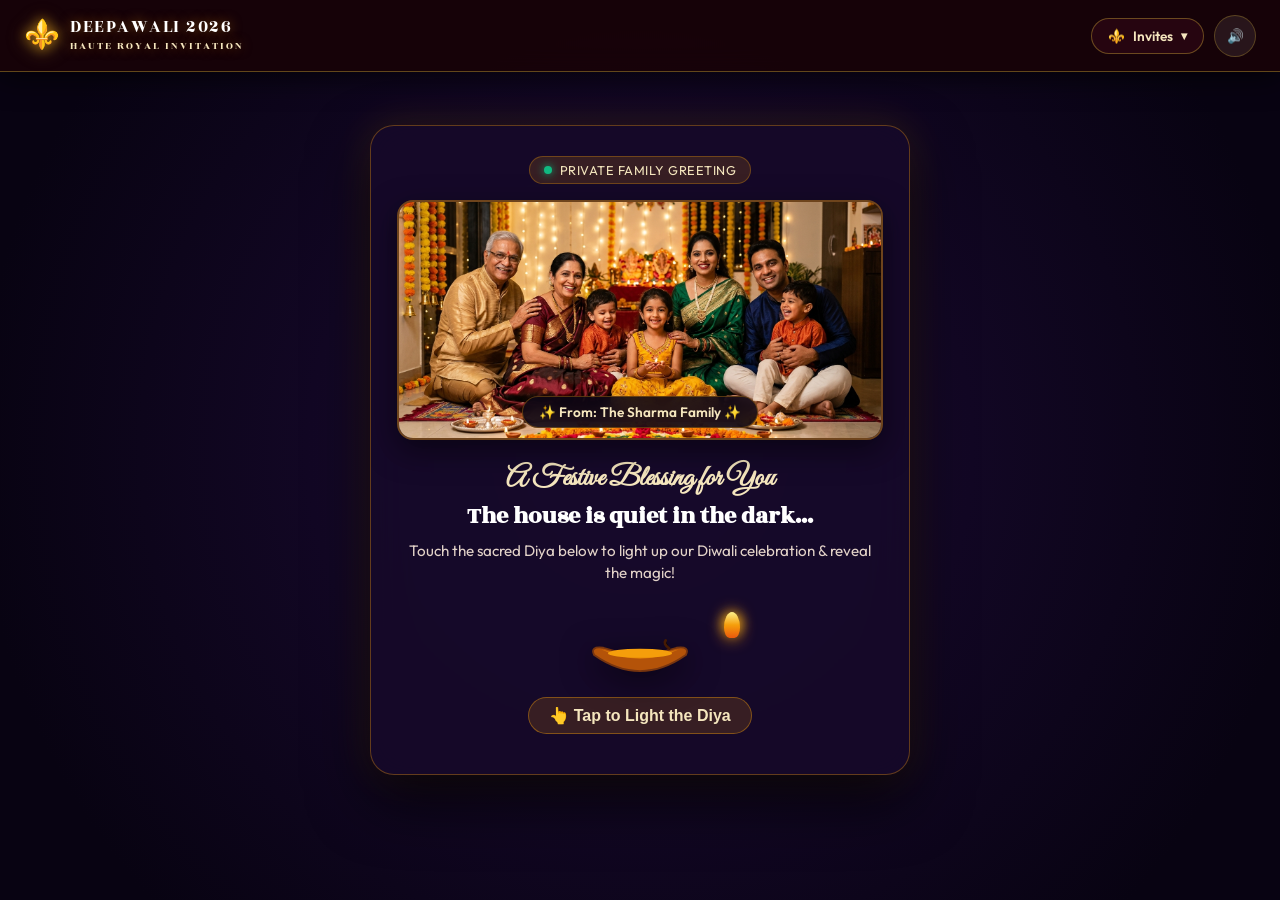
==== commit 8cbb88c6: "Hide 3 invite CTAs into discreet luxury dropdown and remove reel button" ====
--- a/index.html
+++ b/index.html
@@ -51,27 +51,44 @@
       <span class="royal-crest">⚜️</span>
       <div class="brand-text-col">
         <span class="brand-title">DEEPAWALI 2026</span>
-        <span class="brand-sub">Haute Digital Invites</span>
+        <span class="brand-sub">Haute Royal Invitation</span>
       </div>
     </div>
 
-    <!-- 3 Luxury Digital Invite Switcher -->
-    <div class="invite-selector-bar" role="tablist" aria-label="Select Interactive Invite Type">
-      <button class="invite-tab active" data-invite="1" role="tab" aria-selected="true" title="Invite 1: Royal Family Gala & Lakshmi Puja">
-        <span class="tab-icon">👑</span> <span class="tab-label">1. Royal Family Gala</span>
-      </button>
-      <button class="invite-tab" data-invite="2" role="tab" aria-selected="false" title="Invite 2: Midnight Rooftop Patakha & Cocktails Soirée">
-        <span class="tab-icon">🍸</span> <span class="tab-label">2. Rooftop Soirée</span>
-      </button>
-      <button class="invite-tab" data-invite="3" role="tab" aria-selected="false" title="Invite 3: Executive Corporate Deepawali Hamper & Dinner">
-        <span class="tab-icon">💼</span> <span class="tab-label">3. Corporate Executive</span>
-      </button>
-    </div>
-
     <div class="nav-actions">
-      <button id="video-mode-btn" class="nav-btn reel-record-pill" title="Start Screen-Recording Reel Showcase">
-        <span class="rec-icon">🎬</span> <span class="label">Screen Record Reel (9:16)</span>
-      </button>
+      <!-- Discreet Hidden Dropdown for 3 Invites -->
+      <div class="discreet-invite-menu" id="discreet-invite-dropdown">
+        <button id="invite-menu-trigger" class="discreet-menu-btn" aria-haspopup="true" aria-expanded="false" title="Switch Digital Invite">
+          <span class="menu-icon">⚜️</span>
+          <span class="menu-label">Invites</span>
+          <span class="menu-arrow">▾</span>
+        </button>
+        <div class="discreet-dropdown-panel hidden" id="invite-dropdown-panel" role="menu">
+          <div class="dropdown-header">Select Digital Invite:</div>
+          <button class="dropdown-invite-item active" data-invite="1" role="menuitem">
+            <span class="item-icon">👑</span>
+            <div class="item-info">
+              <span class="item-title">Royal Family Gala</span>
+              <span class="item-sub">Palace Lakshmi Puja & Feast</span>
+            </div>
+          </button>
+          <button class="dropdown-invite-item" data-invite="2" role="menuitem">
+            <span class="item-icon">🍸</span>
+            <div class="item-info">
+              <span class="item-title">Rooftop Soirée</span>
+              <span class="item-sub">Midnight Patakha & Cocktails</span>
+            </div>
+          </button>
+          <button class="dropdown-invite-item" data-invite="3" role="menuitem">
+            <span class="item-icon">💼</span>
+            <div class="item-info">
+              <span class="item-title">Corporate Executive</span>
+              <span class="item-sub">Prestige Gala & Hamper Box</span>
+            </div>
+          </button>
+        </div>
+      </div>
+
       <button id="sound-btn" class="nav-btn audio-pill" title="Toggle Sound">
         <span class="icon" id="sound-icon">🔊</span>
       </button>
@@ -120,22 +137,6 @@
 
   <!-- ==================== 2. MAIN GRAND CELEBRATION HUB ==================== -->
   <main id="main-content" class="main-content hidden">
-
-    <!-- Video Recording Reel Frame Container -->
-    <div id="reel-recording-overlay" class="reel-recording-overlay hidden">
-      <div class="reel-safe-header">
-        <div class="rec-badge"><span class="rec-dot"></span> <span id="rec-status-text">REC 00:00</span></div>
-        <div class="reel-aspect-tag">9:16 Reel Mode</div>
-        <button id="exit-reel-btn" class="close-reel-btn" title="Exit Reel Framing">&times;</button>
-      </div>
-      <div class="reel-progress-track">
-        <div id="reel-progress-bar" class="reel-progress-fill"></div>
-      </div>
-      <div id="reel-countdown-overlay" class="reel-countdown-overlay hidden">
-        <span id="reel-countdown-num">3</span>
-        <p>Get your screen recorder ready!</p>
-      </div>
-    </div>
 
     <!-- ======================================================================
          INVITE 1: ROYAL FAMILY GALA & LAKSHMI PUJA INVITATION
@@ -778,195 +779,6 @@
 
   </main>
 
-  <!-- ==================== 8. VIDEO REEL MAKER & STORYBOARDS MODAL ==================== -->
-  <div id="video-studio-modal" class="modal-backdrop hidden" role="dialog" aria-modal="true">
-    <div class="modal-dialog video-studio-dialog">
-      <div class="modal-header">
-        <div class="video-modal-title">
-          <span class="cam-icon">🎬</span>
-          <div>
-            <h3>Diwali Video Creator Studio</h3>
-            <p class="subtitle">Record Reels, YouTube Shorts, & WhatsApp Status videos in 3 stunning styles!</p>
-          </div>
-        </div>
-        <button id="close-video-modal-btn" class="modal-close">&times;</button>
-      </div>
-
-      <div class="modal-tabs">
-        <button class="modal-tab active" data-tab="director">🎥 Auto-Play Director</button>
-        <button class="modal-tab" data-tab="scripts">📜 3 Ready Video Scripts</button>
-      </div>
-
-      <div class="modal-body">
-        
-        <!-- Tab 1: Auto-Play Director -->
-        <div id="tab-director" class="tab-content active">
-          <div class="director-settings-card">
-            <h4>Select Your Invite Showcase Take:</h4>
-            
-            <div class="setting-row">
-              <label>Select Digital Invite To Record:</label>
-              <div class="choice-pills" id="video-tpl-choices">
-                <button class="pill-btn active" data-tpl="1">👑 1. Royal Family Gala</button>
-                <button class="pill-btn" data-tpl="2">🍸 2. Rooftop Soirée</button>
-                <button class="pill-btn" data-tpl="3">💼 3. Corporate Executive</button>
-              </div>
-            </div>
-
-            <div class="setting-row">
-              <label>Framing Ratio:</label>
-              <div class="choice-pills" id="video-ratio-choices">
-                <button class="pill-btn active" data-ratio="9-16">📱 9:16 Vertical Reel (Instagram / Shorts)</button>
-                <button class="pill-btn" data-ratio="full">🖥️ Full-Screen Showcase</button>
-              </div>
-            </div>
-
-            <div class="setting-row">
-              <label>Reel Take Duration:</label>
-              <div class="choice-pills" id="video-duration-choices">
-                <button class="pill-btn active" data-duration="15">⚡ 15 Seconds (Fast Hook Reel)</button>
-                <button class="pill-btn" data-duration="25">✨ 25 Seconds (Complete Showcase)</button>
-              </div>
-            </div>
-
-            <div class="recording-tip-box">
-              <span class="tip-icon">🎬</span>
-              <p>
-                <strong>Screen Recording for Client Showcase:</strong> Clicking "Start Cinematic Take" triggers a 3-second countdown and runs an automated director sequence (unboxing, fireworks, itinerary, and RSVP pass). Start your screen recorder (<kbd>Win + Alt + R</kbd> on Windows, <kbd>Cmd + Shift + 5</kbd> on Mac, or phone Screen Recorder) to record the video showing what you can make for clients!
-              </p>
-            </div>
-
-            <div class="director-actions">
-              <button id="start-cinematic-take-btn" class="luxury-gold-cta large-cta pulse-anim">
-                <span class="cta-shine"></span>
-                <span class="cta-icon">🔴</span>
-                <span class="cta-text">Start Auto-Play Reel Take</span>
-                <span class="cta-arrow">→</span>
-              </button>
-            </div>
-          </div>
-                <span>🔴</span> Start Auto-Play Cinematic Take
-              </button>
-            </div>
-          </div>
-        </div>
-
-        <!-- Tab 2: 3 Ready Video Scripts & Storyboards -->
-        <div id="tab-scripts" class="tab-content">
-          <div class="scripts-accordion">
-
-            <!-- Script 1 -->
-            <div class="script-card">
-              <div class="script-header">
-                <span class="script-badge tpl1-badge">Template 1 Video Script</span>
-                <h4>"The Innocent WhatsApp Surprise" (Emotional / Nostalgic)</h4>
-                <span class="timing-badge">15 - 20s</span>
-              </div>
-              <div class="script-body">
-                <p class="audio-pick">🎵 <strong>Suggested Trending Audio:</strong> <em>Kabhi Khushi Kabhie Gham (Diwali Violin Theme)</em> or <em>Aasman Ko Chhukar</em></p>
-                <div class="storyboard-steps">
-                  <div class="step-item">
-                    <span class="step-time">0:00 - 0:03</span>
-                    <div class="step-desc">
-                      <strong>The Hook:</strong> Show WhatsApp chat preview card of the family photo.
-                      <em>Text on screen: "Mom said don't click this link... wait for it 😭🪔"</em>
-                    </div>
-                  </div>
-                  <div class="step-item">
-                    <span class="step-time">0:03 - 0:07</span>
-                    <div class="step-desc">
-                      <strong>The Action:</strong> Touch the unlit Diya. Instant flame ignite sound followed by a golden white radial flash!
-                    </div>
-                  </div>
-                  <div class="step-item">
-                    <span class="step-time">0:07 - 0:15</span>
-                    <div class="step-desc">
-                      <strong>The Climax:</strong> Golden sky rockets burst with temple bells ringing. Camera pans over the "How We Celebrated" Dhanteras gold and mithai thali!
-                    </div>
-                  </div>
-                  <div class="step-item">
-                    <span class="step-time">0:15 - 0:20</span>
-                    <div class="step-desc">
-                      <strong>The CTA:</strong> Shubh Deepawali personalized greeting.
-                      <em>Caption: "Send this to your family WhatsApp group! Link in bio ✨"</em>
-                    </div>
-                  </div>
-                </div>
-              </div>
-            </div>
-
-            <!-- Script 2 -->
-            <div class="script-card">
-              <div class="script-header">
-                <span class="script-badge tpl2-badge">Template 2 Video Script</span>
-                <h4>"Royal Maha Aarti & 1001 Sacred Diyas" (Devotional / Aesthetic)</h4>
-                <span class="timing-badge">15 - 25s</span>
-              </div>
-              <div class="script-body">
-                <p class="audio-pick">🎵 <strong>Suggested Trending Audio:</strong> <em>Deva Shree Ganesha Flute</em> or <em>Om Asato Ma Sadgamaya chant</em></p>
-                <div class="storyboard-steps">
-                  <div class="step-item">
-                    <span class="step-time">0:00 - 0:04</span>
-                    <div class="step-desc">
-                      <strong>The Hook:</strong> Dark serene temple courtyard with hanging brass bells chiming.
-                      <em>Text on screen: "May your darkness turn into eternal light 🪔✨"</em>
-                    </div>
-                  </div>
-                  <div class="step-item">
-                    <span class="step-time">0:04 - 0:12</span>
-                    <div class="step-desc">
-                      <strong>The Action:</strong> Sacred rotating Panch-Aarti thali swirls with 5 golden flames; 108 earthen diyas illuminate sequentially in a lotus mandala.
-                    </div>
-                  </div>
-                  <div class="step-item">
-                    <span class="step-time">0:12 - 0:20</span>
-                    <div class="step-desc">
-                      <strong>The Climax:</strong> Shower of pink lotus and marigold petals fills the screen with radiant golden bloom lighting.
-                    </div>
-                  </div>
-                </div>
-              </div>
-            </div>
-
-            <!-- Script 3 -->
-            <div class="script-card">
-              <div class="script-header">
-                <span class="script-badge tpl3-badge">Template 3 Video Script</span>
-                <h4>"Midnight Neon Patakha & Laser Sparkler Show" (High Energy / Viral)</h4>
-                <span class="timing-badge">12 - 18s</span>
-              </div>
-              <div class="script-body">
-                <p class="audio-pick">🎵 <strong>Suggested Trending Audio:</strong> Trending Diwali EDM / Bass Drop track</p>
-                <div class="storyboard-steps">
-                  <div class="step-item">
-                    <span class="step-time">0:00 - 0:03</span>
-                    <div class="step-desc">
-                      <strong>The Hook:</strong> High-voltage countdown on radar console: <em>"3... 2... 1... DROP THE BARRAGE 💥"</em>
-                    </div>
-                  </div>
-                  <div class="step-item">
-                    <span class="step-time">0:03 - 0:09</span>
-                    <div class="step-desc">
-                      <strong>The Beat Drop:</strong> 10 rapid-fire neon sky rockets detonate simultaneously; twin giant volcanic Anars erupt with electric sparks!
-                    </div>
-                  </div>
-                  <div class="step-item">
-                    <span class="step-time">0:09 - 0:15</span>
-                    <div class="step-desc">
-                      <strong>The Sparkler Light-Writing:</strong> Laser sparkler wand writes "SHUBH DIWALI 2026" in burning trails across the screen!
-                    </div>
-                  </div>
-                </div>
-              </div>
-            </div>
-
-          </div>
-        </div>
-
-      </div>
-    </div>
-  </div>
-
   <!-- Audio Synthesizer & Main Script -->
   <script src="script.js"></script>
 </body>
--- a/styles.css
+++ b/styles.css
@@ -2727,60 +2727,122 @@
   color: var(--gold-bright);
 }
 
-/* 3 Digital Invites Selector Bar */
-.invite-selector-bar {
-  display: flex;
-  align-items: center;
-  gap: 8px;
-  background: rgba(46, 8, 20, 0.9);
-  border: 1px solid rgba(212, 175, 55, 0.45);
-  padding: 5px;
-  border-radius: 9999px;
-  box-shadow: inset 0 2px 6px rgba(0, 0, 0, 0.5);
-}
-
-.invite-tab {
-  background: none;
-  border: none;
-  color: #e2d2c8;
-  padding: 8px 18px;
+/* Discreet Hidden Dropdown for 3 Invites */
+.discreet-invite-menu {
+  position: relative;
+}
+
+.discreet-menu-btn {
+  background: rgba(46, 8, 20, 0.7);
+  border: 1px solid rgba(212, 175, 55, 0.4);
+  color: var(--gold-bright);
+  padding: 8px 16px;
   border-radius: 9999px;
   font-family: var(--font-body);
-  font-size: 0.88rem;
+  font-size: 0.85rem;
   font-weight: 600;
   cursor: pointer;
   display: inline-flex;
   align-items: center;
   gap: 8px;
-  transition: all 0.35s ease;
-}
-
-.invite-tab:hover {
-  color: #fff;
-  background: rgba(212, 175, 55, 0.15);
-}
-
-.invite-tab.active {
-  background: linear-gradient(135deg, #d4af37 0%, #fef3c7 35%, #d4af37 70%, #b45309 100%);
-  color: #1a0802;
+  transition: all 0.3s ease;
+}
+
+.discreet-menu-btn:hover {
+  background: rgba(212, 175, 55, 0.18);
+  border-color: #fde047;
+  color: #fff;
+}
+
+.menu-arrow {
+  font-size: 0.75rem;
+  transition: transform 0.25s ease;
+}
+
+.discreet-menu-btn[aria-expanded="true"] .menu-arrow {
+  transform: rotate(180deg);
+}
+
+.discreet-dropdown-panel {
+  position: absolute;
+  top: calc(100% + 10px);
+  right: 0;
+  min-width: 280px;
+  background: rgba(24, 3, 8, 0.96);
+  backdrop-filter: blur(20px);
+  -webkit-backdrop-filter: blur(20px);
+  border: 1px solid rgba(212, 175, 55, 0.5);
+  border-radius: 20px;
+  padding: 10px;
+  box-shadow: 0 20px 50px rgba(0, 0, 0, 0.85), 0 0 25px rgba(212, 175, 55, 0.2);
+  z-index: 250;
+  animation: slideDownFade 0.25s cubic-bezier(0.16, 1, 0.3, 1);
+}
+
+.discreet-dropdown-panel.hidden {
+  display: none !important;
+}
+
+@keyframes slideDownFade {
+  from { opacity: 0; transform: translateY(-8px); }
+  to { opacity: 1; transform: translateY(0); }
+}
+
+.dropdown-header {
+  font-size: 0.72rem;
+  letter-spacing: 1.5px;
+  text-transform: uppercase;
+  color: var(--gold-bright);
+  padding: 8px 12px 6px;
   font-weight: 700;
-  box-shadow: 0 4px 15px rgba(212, 175, 55, 0.5), inset 0 1px 2px rgba(255, 255, 255, 0.9);
-}
-
-/* Screen Recording Reel Pill */
-.reel-record-pill {
-  background: linear-gradient(135deg, #881337 0%, #4c0519 100%) !important;
-  border: 1px solid #f43f5e !important;
-  color: #fff !important;
-  font-weight: 700 !important;
-  padding: 9px 18px !important;
-  box-shadow: 0 0 18px rgba(244, 63, 94, 0.4) !important;
-  transition: all 0.3s ease;
-}
-
-.reel-record-pill:hover {
-  transform: translateY(-2px);
-  box-shadow: 0 0 26px rgba(244, 63, 94, 0.7) !important;
+  border-bottom: 1px solid rgba(212, 175, 55, 0.2);
+  margin-bottom: 6px;
+}
+
+.dropdown-invite-item {
+  width: 100%;
+  background: transparent;
+  border: 1px solid transparent;
+  color: #fff;
+  padding: 10px 14px;
+  border-radius: 12px;
+  display: flex;
+  align-items: center;
+  gap: 12px;
+  cursor: pointer;
+  text-align: left;
+  transition: all 0.2s ease;
+}
+
+.dropdown-invite-item:hover {
+  background: rgba(212, 175, 55, 0.12);
+  border-color: rgba(212, 175, 55, 0.3);
+}
+
+.dropdown-invite-item.active {
+  background: linear-gradient(135deg, rgba(212, 175, 55, 0.2), rgba(180, 83, 9, 0.2));
+  border-color: var(--gold-bright);
+}
+
+.item-icon {
+  font-size: 1.4rem;
+}
+
+.item-info {
+  display: flex;
+  flex-direction: column;
+}
+
+.item-title {
+  font-family: var(--font-body);
+  font-size: 0.9rem;
+  font-weight: 700;
+  color: #fff;
+}
+
+.item-sub {
+  font-size: 0.72rem;
+  color: var(--text-muted);
 }
 
 .audio-pill {
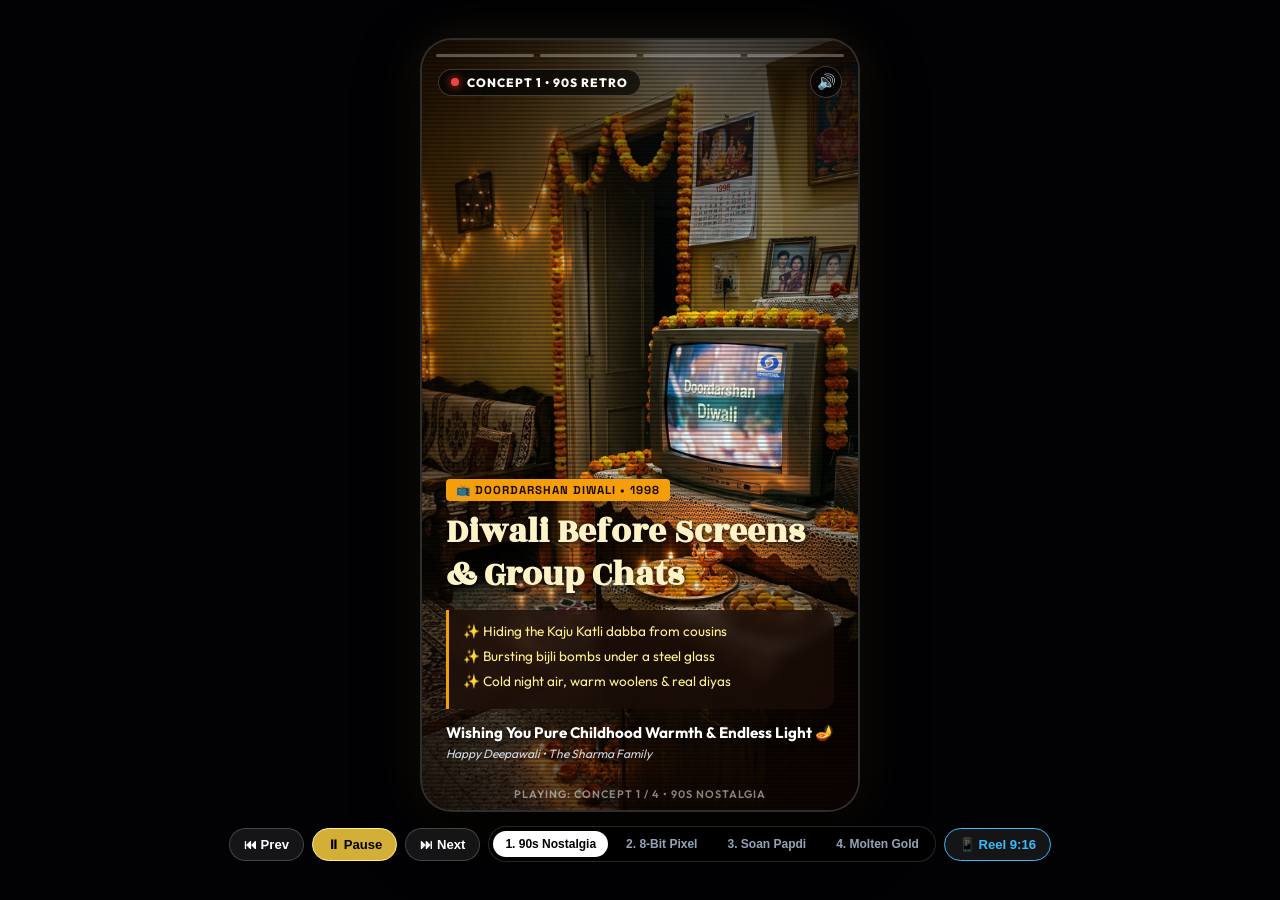
==== commit 3f0d1e5a: "Deploy automated 4-concept cinematic video reel showcase (no manual interaction needed)" ====
--- a/index.html
+++ b/index.html
@@ -4,782 +4,178 @@
   <meta charset="UTF-8">
   <meta name="viewport" content="width=device-width, initial-scale=1.0, maximum-scale=1.0, user-scalable=no">
   
-  <!-- Primary Meta Tags -->
-  <title id="meta-title">The Sharma Family Diwali Celebration 2026 ✨ | A Surprise Gift Inside</title>
-  <meta name="title" content="The Sharma Family Diwali Celebration 2026 ✨ | A Surprise Gift Inside">
-  <meta name="description" content="We gathered together to celebrate the Festival of Lights! Tap to see our family memories, light a sacred Diya, burst virtual crackers, and unlock a special surprise blessing curated just for you. 🪔💥✨">
-  <meta name="theme-color" content="#d97706">
-  
-  <!-- Open Graph / Facebook / WhatsApp Preview -->
+  <title>Diwali Concept Video Showcase 🎬✨ | 4 Auto-Playing Cinematic Reels</title>
+  <meta name="title" content="Diwali Concept Video Showcase 🎬✨ | 4 Auto-Playing Cinematic Reels">
+  <meta name="description" content="Auto-playing cinematic Diwali concept video reels: 90s Retro Nostalgia, 8-Bit Pixel Mohalla, Soan Papdi Chronicle, and Kinetic Molten Gold. Zero interaction required.">
+  <meta name="theme-color" content="#000000">
+
+  <!-- Open Graph -->
   <meta property="og:type" content="website">
   <meta property="og:url" content="https://payalfruitbowl.github.io/diwali-celebration-surprise/">
-  <meta property="og:title" id="og-title" content="The Sharma Family Diwali Celebration 2026 ✨">
-  <meta property="og:description" id="og-desc" content="A warm Diwali surprise from our home to yours! Tap to light the golden diya and experience our family's celebration.">
-  <meta property="og:image" id="og-image-tag" content="https://payalfruitbowl.github.io/diwali-celebration-surprise/og-image.png">
-  <meta property="og:image:width" content="1200">
-  <meta property="og:image:height" content="630">
-  <meta property="og:image:alt" content="Sharma Family Celebrating Diwali with Diyas and Sweets">
+  <meta property="og:title" content="Diwali Concept Video Showcase 🎬✨">
+  <meta property="og:description" content="Watch 4 automated cinematic Diwali concept reels. Screen-record ready!">
+  <meta property="og:image" content="https://payalfruitbowl.github.io/diwali-celebration-surprise/concept-molten-gold.jpg">
 
-  <!-- Twitter Card -->
-  <meta name="twitter:card" content="summary_large_image">
-  <meta name="twitter:url" content="https://payalfruitbowl.github.io/diwali-celebration-surprise/">
-  <meta name="twitter:title" id="tw-title" content="The Sharma Family Diwali Celebration 2026 ✨">
-  <meta name="twitter:description" id="tw-desc" content="A warm Diwali surprise from our home to yours! Tap to light the golden diya and experience our family's celebration.">
-  <meta name="twitter:image" id="tw-image-tag" content="https://payalfruitbowl.github.io/diwali-celebration-surprise/og-image.png">
-
-  <!-- Google Fonts -->
+  <!-- Fonts -->
   <link rel="preconnect" href="https://fonts.googleapis.com">
   <link rel="preconnect" href="https://fonts.gstatic.com" crossorigin>
-  <link href="https://fonts.googleapis.com/css2?family=Cinzel+Decorative:wght@700;900&family=Great+Vibes&family=Outfit:wght@300;400;500;600;700;800&family=Rozha+One&display=swap" rel="stylesheet">
+  <link href="https://fonts.googleapis.com/css2?family=Cinzel+Decorative:wght@700;900&family=Outfit:wght@300;400;600;700;800;900&family=Space+Grotesk:wght@500;700;900&family=Press+Start+2P&family=Rozha+One&display=swap" rel="stylesheet">
   
-  <!-- Main Stylesheet -->
   <link rel="stylesheet" href="styles.css">
-  
-  <!-- Favicon -->
-  <link rel="icon" href="data:image/svg+xml,<svg xmlns=%22http://www.w3.org/2000/svg%22 viewBox=%220 0 100 100%22><text y=%22.9em%22 font-size=%2290%22>🪔</text></svg>">
+  <link rel="icon" href="data:image/svg+xml,<svg xmlns=%22http://www.w3.org/2000/svg%22 viewBox=%220 0 100 100%22><text y=%22.9em%22 font-size=%2290%22>🎬</text></svg>">
 </head>
-<body class="is-intro">
+<body class="cinema-body">
 
-  <!-- Ambient Fireworks & Sparkles Canvas Background -->
+  <!-- Ambient Sound & Sparkle Canvas -->
   <canvas id="fireworks-canvas"></canvas>
-  <canvas id="sparkler-canvas"></canvas>
-  <div id="petals-container" aria-hidden="true"></div>
 
-  <!-- Haute Burgundy & Gold Navigation Bar -->
-  <header class="top-nav burgundy-header">
-    <div class="brand-badge">
-      <span class="royal-crest">⚜️</span>
-      <div class="brand-text-col">
-        <span class="brand-title">DEEPAWALI 2026</span>
-        <span class="brand-sub">Haute Royal Invitation</span>
+  <!-- Cinema Stage Wrap -->
+  <div class="cinema-stage">
+
+    <!-- 9:16 Mobile Reel Frame for Screen Recording -->
+    <div class="reel-viewport" id="reel-viewport">
+
+      <!-- Top Story Progress Bar (Instagram / TikTok Style) -->
+      <div class="story-progress-bar">
+        <div class="progress-segment" data-concept="0"><div class="progress-fill" id="fill-0"></div></div>
+        <div class="progress-segment" data-concept="1"><div class="progress-fill" id="fill-1"></div></div>
+        <div class="progress-segment" data-concept="2"><div class="progress-fill" id="fill-2"></div></div>
+        <div class="progress-segment" data-concept="3"><div class="progress-fill" id="fill-3"></div></div>
       </div>
-    </div>
 
-    <div class="nav-actions">
-      <!-- Discreet Hidden Dropdown for 3 Invites -->
-      <div class="discreet-invite-menu" id="discreet-invite-dropdown">
-        <button id="invite-menu-trigger" class="discreet-menu-btn" aria-haspopup="true" aria-expanded="false" title="Switch Digital Invite">
-          <span class="menu-icon">⚜️</span>
-          <span class="menu-label">Invites</span>
-          <span class="menu-arrow">▾</span>
+      <!-- Video Header Overlay -->
+      <div class="reel-header-overlay">
+        <div class="reel-badge">
+          <span class="live-rec-dot"></span>
+          <span class="reel-badge-title" id="reel-badge-title">CONCEPT 1 • 90s RETRO</span>
+        </div>
+        <button id="sound-btn" class="reel-sound-pill" title="Toggle Sound">
+          <span id="sound-icon">🔊</span>
         </button>
-        <div class="discreet-dropdown-panel hidden" id="invite-dropdown-panel" role="menu">
-          <div class="dropdown-header">Select Digital Invite:</div>
-          <button class="dropdown-invite-item active" data-invite="1" role="menuitem">
-            <span class="item-icon">👑</span>
-            <div class="item-info">
-              <span class="item-title">Royal Family Gala</span>
-              <span class="item-sub">Palace Lakshmi Puja & Feast</span>
-            </div>
-          </button>
-          <button class="dropdown-invite-item" data-invite="2" role="menuitem">
-            <span class="item-icon">🍸</span>
-            <div class="item-info">
-              <span class="item-title">Rooftop Soirée</span>
-              <span class="item-sub">Midnight Patakha & Cocktails</span>
-            </div>
-          </button>
-          <button class="dropdown-invite-item" data-invite="3" role="menuitem">
-            <span class="item-icon">💼</span>
-            <div class="item-info">
-              <span class="item-title">Corporate Executive</span>
-              <span class="item-sub">Prestige Gala & Hamper Box</span>
-            </div>
-          </button>
+      </div>
+
+      <!-- ==================== CONCEPT 1: 90s RETRO NOSTALGIA ==================== -->
+      <div class="concept-scene active" id="scene-0">
+        <div class="scene-bg" style="background-image: url('concept-retro-90s.jpg');"></div>
+        <div class="crt-scanlines"></div>
+        <div class="vintage-vignette"></div>
+
+        <div class="scene-content retro-theme">
+          <div class="retro-badge animate-in delay-1">📺 DOORDARSHAN DIWALI • 1998</div>
+          <h1 class="retro-headline animate-in delay-2">Diwali Before Screens & Group Chats</h1>
+          
+          <div class="retro-subcard animate-in delay-3">
+            <p class="retro-point">✨ Hiding the Kaju Katli dabba from cousins</p>
+            <p class="retro-point">✨ Bursting bijli bombs under a steel glass</p>
+            <p class="retro-point">✨ Cold night air, warm woolens & real diyas</p>
+          </div>
+
+          <div class="retro-blessing animate-in delay-4">
+            <span class="retro-gold-text">Wishing You Pure Childhood Warmth & Endless Light 🪔</span>
+            <span class="retro-sig">Happy Deepawali • The Sharma Family</span>
+          </div>
         </div>
       </div>
 
-      <button id="sound-btn" class="nav-btn audio-pill" title="Toggle Sound">
-        <span class="icon" id="sound-icon">🔊</span>
-      </button>
-    </div>
-  </header>
+      <!-- ==================== CONCEPT 2: 8-BIT PIXEL MOHALLA ==================== -->
+      <div class="concept-scene" id="scene-1">
+        <div class="scene-bg" style="background-image: url('concept-pixel-mohalla.jpg');"></div>
+        <div class="pixel-grid-overlay"></div>
 
-  <!-- ==================== 1. STUNNING INTRO / THE REVEAL HOOK ==================== -->
-  <section id="intro-screen" class="intro-screen">
-    <div class="intro-overlay"></div>
-    <div class="intro-card">
-      <div class="meta-tag-badge">
-        <span class="pulse-dot"></span> Private Family Greeting
-      </div>
-      
-      <!-- Innocent Photo Thumbnail that matches the Meta Image preview -->
-      <div class="family-thumbnail-container" id="intro-thumb-container">
-        <img id="intro-family-img" src="family-diwali.png" alt="Our Family Diwali Celebration" onerror="this.onerror=null; this.src='data:image/svg+xml,%3Csvg xmlns=\'http://www.w3.org/2000/svg\' width=\'600\' height=\'350\' viewBox=\'0 0 600 350\'%3E%3Crect fill=\'%232d1202\' width=\'600\' height=\'350\'/%3E%3Ccircle cx=\'300\' cy=\'160\' r=\'80\' fill=\'%23f59e0b\' opacity=\'0.2\'/%3E%3Ctext x=\'50%25\' y=\'45%25\' text-anchor=\'middle\' fill=\'%23fef3c7\' font-family=\'sans-serif\' font-size=\'38\' font-weight=\'bold\'%3E🪔 Shubh Deepawali 🪔%3C/text%3E%3Ctext x=\'50%25\' y=\'65%25\' text-anchor=\'middle\' fill=\'%23fde68a\' font-family=\'sans-serif\' font-size=\'20\'%3EThe Sharma Family Diwali Celebration 2026%3C/text%3E%3C/svg%3E';">
-        <div class="photo-shimmer"></div>
-        <div class="family-tag" id="intro-family-caption">✨ From: The Sharma Family ✨</div>
-      </div>
+        <div class="scene-content pixel-theme">
+          <div class="pixel-badge animate-in delay-1">🎮 STAGE 1: MOHALLA NIGHT</div>
+          <h1 class="pixel-headline animate-in delay-2">LEVEL UP YOUR DIWALI! 🪔</h1>
 
-      <div class="intro-text-block">
-        <h2 class="sub-intro" id="intro-to-greeting">A Festive Blessing for You</h2>
-        <h1 class="main-intro">The house is quiet in the dark...</h1>
-        <p class="intro-instruction">Touch the sacred Diya below to light up our Diwali celebration & reveal the magic!</p>
-      </div>
+          <div class="pixel-subcard animate-in delay-3">
+            <div class="pixel-stat-row">
+              <span class="p-stat">🏮 DIYAS LIT: 108/108</span>
+              <span class="p-stat">⭐ AURA: +9999</span>
+            </div>
+            <p class="pixel-desc">Balconies glowing • Rockets ascending • Zero lag vibes</p>
+          </div>
 
-      <!-- Interactive Diya to ignite the surprise -->
-      <div class="diya-igniter-wrapper">
-        <button id="ignite-diya-btn" class="diya-igniter" aria-label="Light the Diya to unlock celebration">
-          <div class="flame-glow"></div>
-          <div class="flame-flicker"></div>
-          <div class="earthen-lamp">
-            <svg viewBox="0 0 120 70" class="diya-svg">
-              <path d="M10,40 Q60,75 110,40 Q115,30 100,32 Q60,45 20,32 Q5,30 10,40 Z" fill="#b45309" stroke="#78350f" stroke-width="2"/>
-              <path d="M18,34 Q60,46 102,34 Q60,54 18,34 Z" fill="#d97706"/>
-              <ellipse cx="60" cy="38" rx="35" ry="5" fill="#f59e0b"/>
-              <path d="M92,33 Q85,28 88,24" stroke="#451a03" stroke-width="3" stroke-linecap="round"/>
-            </svg>
+          <div class="pixel-blessing animate-in delay-4">
+            <span class="pixel-gold-title">✨ MISSION PASSED: SHUBH DEEPAWALI ✨</span>
+            <span class="pixel-sig">PRESS START FOR 365 DAYS OF PROSPERITY</span>
           </div>
-          <span class="click-indicator">👆 Tap to Light the Diya</span>
-        </button>
-      </div>
-    </div>
-  </section>
-
-  <!-- ==================== 2. MAIN GRAND CELEBRATION HUB ==================== -->
-  <main id="main-content" class="main-content hidden">
-
-    <!-- ======================================================================
-         INVITE 1: ROYAL FAMILY GALA & LAKSHMI PUJA INVITATION
-         ====================================================================== -->
-    <div id="invite-view-1" class="invite-view active">
-      <div class="hero-decorative-arch"></div>
-      <div class="royal-invite-crest">⚜️</div>
-      <div class="hero-badge luxury-invitation-badge">
-        <span class="rangoli-bullet">✦</span> 
-        <span id="hero-greeting-to">The Royal Singhania Family Cordially Invites You</span> 
-        <span class="rangoli-bullet">✦</span>
-      </div>
-
-      <h1 class="celebration-title">
-        <span class="gradient-text glow">SHUBH DEEPAWALI</span>
-        <span class="celebration-year">ROYAL GALA & LAKSHMI PUJA</span>
-      </h1>
-
-      <p class="celebration-blessing" id="hero-custom-message">
-        "May the supreme light of diyas illuminate your minds, enlighten your hearts, and strengthen the sacred bonds of love in your homes."
-      </p>
-
-      <div class="gala-info-pills">
-        <span class="info-pill">📅 Kartik Amavasya • 7:00 PM</span>
-        <span class="info-pill">📍 The Imperial Heritage Palace</span>
-        <span class="info-pill">👗 Dress Code: Regal Silk & Velvet</span>
-      </div>
-
-      <div class="hero-stats-bar">
-        <div class="stat-item">
-          <span class="stat-number" id="crackers-burst-count">0</span>
-          <span class="stat-label">Fireworks Burst</span>
-        </div>
-        <div class="stat-item">
-          <span class="stat-number" id="diyas-lit-count">1</span>
-          <span class="stat-label">Diyas Glowing</span>
-        </div>
-        <div class="stat-item">
-          <span class="stat-number">100%</span>
-          <span class="stat-label">Love & Warmth</span>
         </div>
       </div>
 
-      <!-- Quick Action Floating Dock -->
-      <div class="quick-action-dock">
-        <button class="dock-btn" id="launch-sky-rocket">
-          <span class="btn-emoji">🚀</span> Launch Sky Rocket
-        </button>
-        <button class="dock-btn" id="light-anar-btn">
-          <span class="btn-emoji">🌋</span> Spark Anar (Flowerpot)
-        </button>
-        <button class="dock-btn" id="spin-chakri-btn">
-          <span class="btn-emoji">🌀</span> Spin Chakri
-        </button>
-        <button class="dock-btn" id="play-temple-bell">
-          <span class="btn-emoji">🔔</span> Ring Temple Bell
-        </button>
-      </div>
-    </section>
+      <!-- ==================== CONCEPT 3: THE SOAN PAPDI CHRONICLE ==================== -->
+      <div class="concept-scene" id="scene-2">
+        <div class="scene-bg" style="background-image: url('concept-soan-papdi.jpg');"></div>
+        <div class="comic-halftone"></div>
 
-    <!-- ==================== 3. "HOW WE CELEBRATED" STORY TIMELINE ==================== -->
-    <section class="story-section">
-      <div class="section-heading">
-        <span class="sub-label">A Glimpse Into Our Home</span>
-        <h2>How We Celebrated Our Diwali</h2>
-        <div class="decorative-divider">
-          <span>🪔</span><span>✨</span><span>🪔</span>
-        </div>
-        <p class="section-desc">
-          From the chaotic Dhanteras cleaning to midnight sparklers and devouring boxes of Kaju Katli — take a walk through our festivities!
-        </p>
-      </div>
+        <div class="scene-content comic-theme">
+          <div class="comic-badge animate-in delay-1">📦 CLASSIFIED COURIER • 2018-2026</div>
+          <h1 class="comic-headline animate-in delay-2">The Immortal Soan Papdi Box 💀</h1>
 
-      <div class="timeline-container">
-
-        <!-- Day 1: Dhanteras -->
-        <article class="timeline-card left">
-          <div class="timeline-dot luxury-dot">🪙</div>
-          <div class="card-inner luxury-card">
-            <div class="card-media luxury-media">
-              <div class="media-badge luxury-badge">✦ Day 1 • Dhanteras & Prosperity ✦</div>
-              <img src="timeline-dhanteras.jpg" alt="Dhanteras Luxury Gold and Brass Utensils" class="timeline-real-photo" loading="lazy">
-              <div class="photo-luxury-vignette"></div>
-            </div>
-            <div class="card-body">
-              <span class="card-sub-tag">AUSPICIOUS BEGINNINGS</span>
-              <h3>The Great Deep-Cleaning & Royal Gold Shopping</h3>
-              <p>Mom inspected every corner of the house with a laser eye! We welcomed Goddess Lakshmi with glowing brass Kalash, 24K gold ornaments, and consecrated silver coins, followed by a hearty feast of hot samosas and saffron jalebis.</p>
-              <div class="card-quote">“When the house is clean and hearts are pure, Lakshmi resides forever.” — Dadi</div>
-              <div class="card-cta-wrapper">
-                <button class="luxury-gold-cta" id="cta-dhanteras-blessing">
-                  <span class="cta-shine"></span>
-                  <span class="cta-icon">🪙</span>
-                  <span class="cta-text">Claim Dhanteras Wealth Blessing</span>
-                  <span class="cta-arrow">→</span>
-                </button>
-              </div>
+          <div class="comic-subcard animate-in delay-3">
+            <div class="comic-timeline">
+              <div class="timeline-step">📍 2018: First gifted to Sharma Ji</div>
+              <div class="timeline-step">📍 2021: Re-gifted to Gupta Uncle</div>
+              <div class="timeline-step">📍 2024: Passed to Company Boss</div>
+              <div class="timeline-step current">📍 TODAY: Arrived at your door!</div>
             </div>
           </div>
-        </article>
 
-        <!-- Day 2: Choti Diwali & Rangoli -->
-        <article class="timeline-card right">
-          <div class="timeline-dot luxury-dot">🎨</div>
-          <div class="card-inner luxury-card">
-            <div class="card-media luxury-media">
-              <div class="media-badge luxury-badge">✦ Day 2 • Choti Diwali & Rangoli ✦</div>
-              <img src="timeline-rangoli.jpg" alt="Exquisite Peacock Rangoli and Glowing Diyas" class="timeline-real-photo" loading="lazy">
-              <div class="photo-luxury-vignette"></div>
-            </div>
-            <div class="card-body">
-              <span class="card-sub-tag">SACRED ARTISTRY</span>
-              <h3>Courtyard Peacock Rangoli & 14 Diyas</h3>
-              <p>Three hours of bent backs, seven vibrant mineral colors, and an accidental footprint from the neighbor's cat! Our grand Peacock & Lotus Mandala surrounded by 14 glowing mustard-oil diyas became the showstopper of the entire street.</p>
-              <div class="card-quote">“Every flower and color is a prayer of welcome.” — Maa</div>
-              <div class="card-cta-wrapper">
-                <button class="luxury-gold-cta" id="jump-to-rangoli">
-                  <span class="cta-shine"></span>
-                  <span class="cta-icon">🪷</span>
-                  <span class="cta-text">Paint Your Own Royal Rangoli</span>
-                  <span class="cta-arrow">→</span>
-                </button>
-              </div>
-            </div>
+          <div class="comic-blessing animate-in delay-4">
+            <span class="comic-punch">May your Diwali be sweet... and your sweets NOT be Soan Papdi! 🪔</span>
+            <span class="comic-sig">Happy Diwali • Send it to the next relative! 🚀</span>
           </div>
-        </article>
-
-        <!-- Day 3: Badi Diwali (Lakshmi Puja) -->
-        <article class="timeline-card left highlight-card">
-          <div class="timeline-dot luxury-dot pulse">🪔</div>
-          <div class="card-inner luxury-card royal-highlight">
-            <div class="card-media luxury-media">
-              <div class="media-badge luxury-badge royal">✦ Day 3 • The Sacred Lakshmi Puja ✦</div>
-              <img src="timeline-puja.jpg" alt="Sacred Lakshmi Ganesh Puja Thali and Camphor Flame" class="timeline-real-photo" loading="lazy">
-              <div class="photo-luxury-vignette"></div>
-            </div>
-            <div class="card-body">
-              <span class="card-sub-tag">THE HOLY NIGHT</span>
-              <h3>Sacred Lakshmi-Ganesh Aarti & Royal Feast</h3>
-              <p>Draped in pure Banarasi silk sarees and brocade kurtas, our three generations gathered for the evening Aarti. We consecrated 101 clay diyas along every terrace parapet and windowsill, filling the home with celestial light.</p>
-              <p class="feast-detail">✨ <strong>The Royal Feast:</strong> Shahi paneer makhani, fragrant saffron puris, dry fruit rabdi, and piping hot gulab jamuns.</p>
-              <div class="card-cta-wrapper">
-                <button class="luxury-gold-cta royal-cta" id="cta-open-maha-aarti">
-                  <span class="cta-shine"></span>
-                  <span class="cta-icon">🪔</span>
-                  <span class="cta-text">Experience Royal Maha Aarti</span>
-                  <span class="cta-arrow">→</span>
-                </button>
-              </div>
-            </div>
-          </div>
-        </article>
-
-        <!-- Day 4: The Crackers & Sparkler Night -->
-        <article class="timeline-card right">
-          <div class="timeline-dot luxury-dot">🎆</div>
-          <div class="card-inner luxury-card">
-            <div class="card-media luxury-media">
-              <div class="media-badge luxury-badge">✦ Day 4 • Midnight Terrace Celebration ✦</div>
-              <img src="timeline-fireworks.jpg" alt="Midnight Rooftop Sparkler Celebration" class="timeline-real-photo" loading="lazy">
-              <div class="photo-luxury-vignette"></div>
-            </div>
-            <div class="card-body">
-              <span class="card-sub-tag">NIGHT OF A THOUSAND STARS</span>
-              <h3>Terrace Sparklers, Green Crackers & Joy</h3>
-              <p>The night sky erupted into cascades of gold and amethyst! Grandparents cheered from wicker chairs while kids painted glowing light spirals with burning phuljhadis, creating memories etched forever.</p>
-              <div class="card-tags luxury-tags">
-                <span>#TerraceNights</span><span>#PhuljhadiMagic</span><span>#FamilyTogether</span>
-              </div>
-              <div class="card-cta-wrapper">
-                <button class="luxury-gold-cta" id="cta-sparkler-ignite">
-                  <span class="cta-shine"></span>
-                  <span class="cta-icon">✨</span>
-                  <span class="cta-text">Ignite Virtual Phuljhadi Wand</span>
-                  <span class="cta-arrow">→</span>
-                </button>
-              </div>
-            </div>
-          </div>
-        </article>
-
-        <!-- Day 5: Bhai Dooj & Sweet Gifting -->
-        <article class="timeline-card left">
-          <div class="timeline-dot luxury-dot">🍬</div>
-          <div class="card-inner luxury-card">
-            <div class="card-media luxury-media">
-              <div class="media-badge luxury-badge">✦ Day 5 • Bhai Dooj & Sweet Gifting ✦</div>
-              <img src="timeline-sweets.jpg" alt="Royal Silver Thali Mithai Platter" class="timeline-real-photo" loading="lazy">
-              <div class="photo-luxury-vignette"></div>
-            </div>
-            <div class="card-body">
-              <span class="card-sub-tag">SWEET BONDS OF LOVE</span>
-              <h3>Bhai Dooj Tikka & The Royal Mithai Exchange</h3>
-              <p>Brother-sister blessings, sacred roli tikka rituals, playful teasing, and trading silver-leafed Kaju Katli boxes (along with the legendary Soan Papdi pass-around!). A sweet culmination of five magical festive days.</p>
-              <div class="card-quote">“May the sweetness of this Diwali stay with us all year round.” — Papa</div>
-              <div class="card-cta-wrapper">
-                <button class="luxury-gold-cta" id="jump-to-mithai">
-                  <span class="cta-shine"></span>
-                  <span class="cta-icon">🎁</span>
-                  <span class="cta-text">Gift a Royal Virtual Mithai Thali</span>
-                  <span class="cta-arrow">→</span>
-                </button>
-              </div>
-            </div>
-          </div>
-        </article>
-
-      </div>
-    </section>
-
-    <!-- ==================== 4. INTERACTIVE VIRTUAL MITHAI (SWEETS) PLATTER ==================== -->
-    <section class="mithai-section" id="mithai-hub">
-      <div class="section-heading">
-        <span class="sub-label">Kuch Meetha Ho Jaye!</span>
-        <h2>Serve & Share Virtual Diwali Mithai</h2>
-        <div class="decorative-divider"><span>🍬</span><span>🥮</span><span>✨</span></div>
-        <p class="section-desc">Tap your favorite traditional Indian sweets to add them to your personalized festive thali!</p>
-      </div>
-
-      <div class="mithai-box-grid">
-        <div class="mithai-tray-card" data-sweet="Kaju Katli">
-          <div class="sweet-render silver-leaf">💎</div>
-          <div class="sweet-info">
-            <h4>Kaju Katli</h4>
-            <p>Diamond of cashew perfection with silver vark</p>
-          </div>
-          <button class="add-sweet-btn">+ Add to Thali</button>
-        </div>
-
-        <div class="mithai-tray-card" data-sweet="Motichoor Ladoo">
-          <div class="sweet-render ladoo-glow">🟠</div>
-          <div class="sweet-info">
-            <h4>Motichoor Ladoo</h4>
-            <p>Golden saffron pearls bound with pure desi ghee</p>
-          </div>
-          <button class="add-sweet-btn">+ Add to Thali</button>
-        </div>
-
-        <div class="mithai-tray-card" data-sweet="Warm Gulab Jamun">
-          <div class="sweet-render jamun-glow">🟤</div>
-          <div class="sweet-info">
-            <h4>Warm Gulab Jamun</h4>
-            <p>Melt-in-mouth milk dumplings drenched in rose syrup</p>
-          </div>
-          <button class="add-sweet-btn">+ Add to Thali</button>
-        </div>
-
-        <div class="mithai-tray-card" data-sweet="Crispy Jalebi">
-          <div class="sweet-render jalebi-glow">🌀</div>
-          <div class="sweet-info">
-            <h4>Crispy Saffron Jalebi</h4>
-            <p>Deep-fried golden spirals bursting with hot sugar syrup</p>
-          </div>
-          <button class="add-sweet-btn">+ Add to Thali</button>
-        </div>
-
-        <div class="mithai-tray-card" data-sweet="Soan Papdi">
-          <div class="sweet-render soan-glow">📦</div>
-          <div class="sweet-info">
-            <h4>The Immortal Soan Papdi</h4>
-            <p>The legendary box that travels across 5 households!</p>
-          </div>
-          <button class="add-sweet-btn">+ Add to Thali</button>
-        </div>
-
-        <div class="mithai-tray-card" data-sweet="Rasgulla">
-          <div class="sweet-render rasgulla-glow">⚪</div>
-          <div class="sweet-info">
-            <h4>Spongy Rasgulla</h4>
-            <p>Delicate cottage-cheese orbs in cardamom nectar</p>
-          </div>
-          <button class="add-sweet-btn">+ Add to Thali</button>
         </div>
       </div>
 
-      <!-- The Live Festive Thali Display -->
-      <div class="thali-display-container">
-        <div class="brass-thali">
-          <div class="thali-rim"></div>
-          <div class="thali-center-diya">🪔</div>
-          <div class="thali-items" id="thali-items-tray">
-            <!-- Dynamically populated sweets -->
-            <span class="empty-thali-hint">Your Thali is empty! Tap sweets above to load it up.</span>
+      <!-- ==================== CONCEPT 4: KINETIC MOLTEN GOLD DIYA ==================== -->
+      <div class="concept-scene" id="scene-3">
+        <div class="scene-bg" style="background-image: url('concept-molten-gold.jpg');"></div>
+        <div class="gold-shimmer-particles"></div>
+
+        <div class="scene-content luxury-theme">
+          <div class="luxury-badge animate-in delay-1">ॐ KINETIC SACRED LIGHT ॐ</div>
+          <h1 class="luxury-headline animate-in delay-2">Tamaso Ma Jyotirgamaya</h1>
+
+          <div class="luxury-quote animate-in delay-3">
+            <p class="quote-text">
+              "From darkness, lead us into Light.<br>
+              From transient shadows, into golden Eternity."
+            </p>
+          </div>
+
+          <div class="luxury-blessing animate-in delay-4">
+            <span class="luxury-gold-title">Shubh Deepawali</span>
+            <p class="luxury-gold-sub">May divine radiance illuminate your health, wealth & inner peace.</p>
           </div>
         </div>
-        <div class="thali-actions">
-          <button id="reserve-thali-btn" class="primary-festive-btn luxury-thali-btn">
-            <span>✨</span> Add Sweets to Royal RSVP Thali
-          </button>
-          <button id="clear-thali-btn" class="secondary-btn">Reset Thali</button>
-        </div>
-      </div>
-    </section>
-
-    <!-- ==================== 5. INTERACTIVE RANGOLI CANVAS STUDIO ==================== -->
-    <section class="rangoli-studio-section" id="rangoli-studio">
-      <div class="section-heading">
-        <span class="sub-label">Express Your Creativity</span>
-        <h2>Interactive Rangoli Studio</h2>
-        <div class="decorative-divider"><span>🪷</span><span>✨</span><span>🪷</span></div>
-        <p class="section-desc">Choose vibrant festive colors and drag on the floor canvas to draw symmetric 8-fold mandala patterns!</p>
       </div>
 
-      <div class="rangoli-studio-container">
-        <div class="rangoli-toolbar">
-          <div class="color-palette">
-            <button class="color-dot active" data-color="#f59e0b" style="background: #f59e0b;" title="Marigold Orange"></button>
-            <button class="color-dot" data-color="#ef4444" style="background: #ef4444;" title="Kumkum Red"></button>
-            <button class="color-dot" data-color="#ec4899" style="background: #ec4899;" title="Gulab Pink"></button>
-            <button class="color-dot" data-color="#10b981" style="background: #10b981;" title="Emerald Green"></button>
-            <button class="color-dot" data-color="#3b82f6" style="background: #3b82f6;" title="Krishna Peacock Blue"></button>
-            <button class="color-dot" data-color="#fef08a" style="background: #fef08a;" title="Haldi Yellow"></button>
-            <button class="color-dot" data-color="#ffffff" style="background: #ffffff;" title="Rice White"></button>
-          </div>
-          <div class="brush-controls">
-            <label>Symmetry: 
-              <select id="rangoli-symmetry">
-                <option value="8" selected>8-Fold Flower</option>
-                <option value="12">12-Fold Star</option>
-                <option value="4">4-Fold Swastik</option>
-                <option value="1">Freehand</option>
-              </select>
-            </label>
-            <button id="clear-rangoli-btn" class="small-btn">Clear Canvas</button>
-            <button id="preset-rangoli-btn" class="small-btn highlight">Magic Blossom</button>
-          </div>
-        </div>
+      <!-- Subtitle & Recording Prompt -->
+      <div class="reel-footer-hud">
+        <span class="hud-now-playing" id="hud-now-playing">Playing: Concept 1 / 4 • 90s Nostalgia</span>
+      </div>
 
-        <div class="rangoli-canvas-wrapper">
-          <canvas id="rangoli-canvas" width="600" height="600"></canvas>
-          <div class="canvas-hint">Touch & drag across the circle to paint glowing sand powder!</div>
-        </div>
+    </div>
+
+    <!-- Video Navigation Controller (Clean & Minimal) -->
+    <div class="video-controller-bar">
+      <button class="nav-control-btn" id="prev-btn" title="Previous Concept">⏮ Prev</button>
+      <button class="nav-control-btn play-btn" id="play-pause-btn" title="Pause / Play">⏸ Pause</button>
+      <button class="nav-control-btn" id="next-btn" title="Next Concept">⏭ Next</button>
+      
+      <div class="concept-pills-row">
+        <button class="concept-pill-btn active" data-index="0">1. 90s Nostalgia</button>
+        <button class="concept-pill-btn" data-index="1">2. 8-Bit Pixel</button>
+        <button class="concept-pill-btn" data-index="2">3. Soan Papdi</button>
+        <button class="concept-pill-btn" data-index="3">4. Molten Gold</button>
       </div>
-    </section>
 
-    <!-- ==================== 6. ROYAL BURGUNDY RSVP & DIGITAL PASS CONCIERGE ==================== -->
-    <section class="rsvp-concierge-section" id="rsvp-hub">
-      <div class="customizer-card luxury-rsvp-card">
-        <div class="card-sparkle-decor">⚜️</div>
-        <div class="section-heading">
-          <span class="sub-label">Royal Guest Concierge</span>
-          <h2>Confirm Your Royal Attendance</h2>
-          <div class="decorative-divider"><span>⚜️</span><span>🪔</span><span>⚜️</span></div>
-          <p class="section-desc">
-            Kindly confirm your presence for the auspicious Lakshmi Puja, sacred Aarti, and the Grand Terrace Feast.
-          </p>
-        </div>
+      <button class="nav-control-btn format-toggle" id="toggle-aspect-btn" title="Toggle Aspect Ratio">
+        📱 Reel 9:16
+      </button>
+    </div>
 
-        <form id="rsvp-form" class="customizer-grid" onsubmit="return false;">
-          <div class="form-group">
-            <label for="input-guest-name">Honored Guest Name(s):</label>
-            <input type="text" id="input-guest-name" value="Lord & Lady Kapoor" placeholder="e.g. Mr. & Mrs. Sharma">
-          </div>
+  </div>
 
-          <div class="form-group">
-            <label for="input-guest-count">Number of Attendees:</label>
-            <select id="input-guest-count" class="luxury-select">
-              <option value="2" selected>2 Guests (Royal Couple)</option>
-              <option value="1">1 Guest</option>
-              <option value="4">4 Guests (Family)</option>
-              <option value="6">6+ Guests (VIP Table)</option>
-            </select>
-          </div>
-
-          <div class="form-group full-width">
-            <label for="input-diet-pref">Feast & Dietary Preference:</label>
-            <select id="input-diet-pref" class="luxury-select">
-              <option value="Royal Shahi Saffron Feast" selected>Royal Shahi Saffron Feast (Traditional Vegetarian)</option>
-              <option value="Pure Jain Satvik Feast">Pure Jain Satvik Feast (Without Onion & Garlic)</option>
-              <option value="Vegan & Gluten-Free Delicacies">Vegan & Gluten-Free Festive Delicacies</option>
-            </select>
-          </div>
-
-          <div class="form-actions full-width rsvp-actions-row">
-            <button type="button" id="confirm-rsvp-btn" class="luxury-gold-cta large-cta">
-              <span class="cta-shine"></span>
-              <span class="cta-icon">👑</span>
-              <span class="cta-text">Confirm Royal RSVP & Receive Pass</span>
-              <span class="cta-arrow">→</span>
-            </button>
-          </div>
-        </form>
-
-        <!-- Live Generated Royal Invitation Pass -->
-        <div id="rsvp-confirmed-pass" class="royal-pass-container hidden">
-          <div class="pass-ribbon">CONFIRMED ROYAL GUEST</div>
-          <div class="pass-inner">
-            <div class="pass-header">
-              <span class="pass-crest">⚜️</span>
-              <div class="pass-title-group">
-                <h3>ROYAL DEEPAWALI GALA 2026</h3>
-                <span class="pass-serial">INVITE PASS #DIW-8892</span>
-              </div>
-            </div>
-
-            <div class="pass-details-grid">
-              <div class="pass-field">
-                <span class="field-label">HONORED GUEST</span>
-                <span class="field-val" id="pass-guest-name">Lord & Lady Kapoor</span>
-              </div>
-              <div class="pass-field">
-                <span class="field-label">DATE & TIME</span>
-                <span class="field-val">Kartik Amavasya • 7:00 PM</span>
-              </div>
-              <div class="pass-field">
-                <span class="field-label">TABLE RESERVATION</span>
-                <span class="field-val" id="pass-table-val">Heritage Pavilion #4</span>
-              </div>
-              <div class="pass-field">
-                <span class="field-label">VENUE</span>
-                <span class="field-val">The Grand Palace, Umaid Gardens</span>
-              </div>
-            </div>
-
-            <div class="pass-cta-row">
-              <button class="pass-action-btn" id="calendar-btn">
-                <span>📅</span> Add to Calendar
-              </button>
-              <button class="pass-action-btn" id="directions-btn">
-                <span>📍</span> Palace Directions
-              </button>
-            </div>
-          </div>
-        </div>
-
-      </div>
-    </section>
-    </div><!-- End of Invite 1 -->
-
-    <!-- ======================================================================
-         INVITE 2: MIDNIGHT ROOFTOP PATAKHA & COCKTAILS SOIRÉE
-         ====================================================================== -->
-    <div id="invite-view-2" class="invite-view hidden">
-      <section class="rooftop-invite-section">
-        <div class="rooftop-badge-banner">
-          <span class="neon-pulse-dot"></span> VIP ROOFTOP INVITATION • ADULTS & COCKTAILS SOIRÉE
-        </div>
-
-        <div class="rooftop-host-badge">
-          KABIR & ANANYA CORDIALLY INVITE YOU TO
-        </div>
-
-        <h1 class="rooftop-hero-title">
-          <span class="burgundy-shimmer-text">MIDNIGHT ROOFTOP</span>
-          <span class="gold-gradient-text">PATAKHA & COCKTAILS</span>
-        </h1>
-
-        <!-- Event Itinerary Card -->
-        <div class="soiree-itinerary-card">
-          <div class="itinerary-item">
-            <span class="itinerary-time">08:30 PM</span>
-            <div class="itinerary-info">
-              <strong>Saffron Spritzers & Mezze</strong>
-              <span>Artisanal cocktails & acoustic sitar-saxophone fusion</span>
-            </div>
-          </div>
-          <div class="itinerary-item">
-            <span class="itinerary-time">10:30 PM</span>
-            <div class="itinerary-info">
-              <strong>Royal Terrace Dining</strong>
-              <span>Contemporary Indian gourmet barbecue under the stars</span>
-            </div>
-          </div>
-          <div class="itinerary-item highlight">
-            <span class="itinerary-time">12:00 AM</span>
-            <div class="itinerary-info">
-              <strong>Midnight 360° Sky Show & Sparklers</strong>
-              <span>Artisanal phuljhadis & synchronised sky rocket barrage</span>
-            </div>
-          </div>
-          <div class="soiree-venue-badge">
-            📍 Sky Lounge, 24th Floor Terrace • The Oberoi • Dress Code: Indo-Western Velvet & Gold
-          </div>
-        </div>
-
-        <!-- Live Pyrotechnic Launchpad Console -->
-        <div class="launchpad-console luxury-burgundy-console">
-          <div class="console-screen">
-            <div class="radar-scan"></div>
-            <div class="console-metrics">
-              <div class="metric-box">
-                <span class="metric-label">TERRACE PYRO</span>
-                <span class="metric-val" id="barrage-status">ARMED 🚀</span>
-              </div>
-              <div class="metric-box">
-                <span class="metric-label">VOLTAGE</span>
-                <span class="metric-val">100% ⚡</span>
-              </div>
-              <div class="metric-box">
-                <span class="metric-label">BURSTS FIRED</span>
-                <span class="metric-val" id="neon-burst-count">0 💥</span>
-              </div>
-            </div>
-          </div>
-
-          <div class="launchpad-controls-grid">
-            <button id="btn-rapid-barrage" class="launch-card barrage-card">
-              <span class="launch-icon">🚀🚀🚀</span>
-              <span class="launch-title">10x Midnight Sky Barrage</span>
-              <span class="launch-desc">Tap to ignite synchronized high-altitude shells</span>
-            </button>
-
-            <button id="btn-twin-anar" class="launch-card anar-card">
-              <span class="launch-icon">🌋🌋</span>
-              <span class="launch-title">Twin Terrace Mega Anars</span>
-              <span class="launch-desc">15ft golden volcanic sparkle fountain</span>
-            </button>
-
-            <button id="btn-hyper-chakri" class="launch-card chakri-card">
-              <span class="launch-icon">🌀⚡</span>
-              <span class="launch-title">Hyper Chakri Vortex</span>
-              <span class="launch-desc">High-speed color-shifting ground spiral</span>
-            </button>
-
-            <button id="btn-light-paint-auto" class="launch-card sparkler-card">
-              <span class="launch-icon">✨✍️</span>
-              <span class="launch-title">Phuljhadi Light-Writing</span>
-              <span class="launch-desc">Draws "KABIR & ANANYA" in burning fire</span>
-            </button>
-          </div>
-        </div>
-
-        <!-- Sparkler Neon Light Canvas Demonstration -->
-        <div class="neon-light-board">
-          <canvas id="light-writing-canvas" width="800" height="260"></canvas>
-          <div class="light-board-hint">💡 Touch & drag on canvas or tap Phuljhadi Light-Writing to paint fire trails</div>
-        </div>
-
-        <!-- VIP RSVP Action -->
-        <div class="soiree-rsvp-wrapper">
-          <button id="rsvp-rooftop-btn" class="luxury-gold-cta large-cta">
-            <span class="cta-shine"></span>
-            <span class="cta-icon">🍸</span>
-            <span class="cta-text">Claim VIP Terrace Access Pass</span>
-            <span class="cta-arrow">→</span>
-          </button>
-        </div>
-      </section>
-    </div><!-- End of Invite 2 -->
-
-    <!-- ======================================================================
-         INVITE 3: CORPORATE EXECUTIVE DEEPAWALI HAMPER & SOIRÉE
-         ====================================================================== -->
-    <div id="invite-view-3" class="invite-view hidden">
-      <section class="corporate-invite-section">
-        <div class="corporate-crest-badge">
-          <span class="corp-crest">⚜️</span>
-          <span>ANNUAL EXECUTIVE DEEPAWALI GALA</span>
-        </div>
-
-        <div class="corporate-host-title">
-          VERTEX GLOBAL CAPITAL & ADVISORY
-        </div>
-
-        <h1 class="corporate-hero-title">
-          <span class="gold-gradient-text">SHUBH DEEPAWALI</span>
-          <span class="corp-sub">Executive Reception & Royal Dinner</span>
-        </h1>
-
-        <p class="corporate-summary">
-          In celebration of prosperity and enduring partnerships, leadership cordially invites executive partners, board members, and distinguished clients for an evening of fine dining and bespoke gifting.
-        </p>
-
-        <!-- Unboxing The Luxury Digital Hamper -->
-        <div class="luxury-hamper-section">
-          <div class="hamper-header">
-            <h3>🎁 Unbox Your Executive Deepawali Gift Hamper</h3>
-            <p>Tap each heirloom treasure below to inspect its handcrafted details</p>
-          </div>
-
-          <div class="hamper-items-grid">
-            <div class="hamper-item-card" data-item="coin">
-              <div class="hamper-icon">🪙</div>
-              <div class="hamper-info">
-                <h4>24K Pure Gold Laxmi Coin</h4>
-                <p>999.9 Purity Swiss Certified keepsake embossed with sacred blessings</p>
-              </div>
-              <span class="inspect-tag">✦ 24K Gold</span>
-            </div>
-
-            <div class="hamper-item-card" data-item="diya">
-              <div class="hamper-icon">🪔</div>
-              <div class="hamper-info">
-                <h4>Hallmarked Sterling Silver Diya</h4>
-                <p>Hand-chased 92.5 pure silver heirloom oil lamp from Jaipur artisans</p>
-              </div>
-              <span class="inspect-tag">✦ 925 Silver</span>
-            </div>
-
-            <div class="hamper-item-card" data-item="saffron">
-              <div class="hamper-icon">🌺</div>
-              <div class="hamper-info">
-                <h4>Kashmiri Mongra Saffron</h4>
-                <p>Grade-A1 certified golden saffron stamen in a hand-engraved brass jar</p>
-              </div>
-              <span class="inspect-tag">✦ Grade A1</span>
-            </div>
-
-            <div class="hamper-item-card" data-item="truffles">
-              <div class="hamper-icon">🍫</div>
-              <div class="hamper-info">
-                <h4>Belgian Pistachio Truffles</h4>
-                <p>Artisanal roasted pistachio praline enrobed in single-origin dark chocolate</p>
-              </div>
-              <span class="inspect-tag">✦ Artisanal</span>
-            </div>
-          </div>
-        </div>
-
-        <!-- Corporate Gala Itinerary & Table Booking -->
-        <div class="corporate-gala-card">
-          <div class="gala-details-col">
-            <h4>Event Schedule & Venue</h4>
-            <ul class="gala-bullets">
-              <li><strong>Date:</strong> Kartik Amavasya, Friday Evening</li>
-              <li><strong>Time:</strong> 6:30 PM Welcome Reception • 7:30 PM Keynote & Lamp Lighting • 8:15 PM Seven-Course Dinner</li>
-              <li><strong>Venue:</strong> The Grand Royal Ballroom, Taj Palace, New Delhi</li>
-              <li><strong>Dress Code:</strong> Black-Tie / Imperial Bandhgala</li>
-            </ul>
-          </div>
-          <div class="gala-cta-col">
-            <button id="reserve-corporate-table-btn" class="luxury-gold-cta large-cta">
-              <span class="cta-shine"></span>
-              <span class="cta-icon">💼</span>
-              <span class="cta-text">Reserve Executive VIP Table</span>
-              <span class="cta-arrow">→</span>
-            </button>
-            <span class="valet-note">✓ Complimentary Chauffeured Valet Service Included</span>
-          </div>
-        </div>
-      </section>
-    </div><!-- End of Invite 3 -->
-
-    <!-- Footer -->
-    <footer class="festive-footer">
-      <div class="footer-lanterns">🏮 🪔 🏮</div>
-      <p>Haute Digital Invitations • Crafted with love & light for Deepawali 2026</p>
-      <p class="copyright">Shubh Deepawali • May Darkness Turn Into Light</p>
-    </footer>
-
-  </main>
-
-  <!-- Audio Synthesizer & Main Script -->
   <script src="script.js"></script>
 </body>
 </html>
--- a/styles.css
+++ b/styles.css
@@ -3338,5 +3338,2831 @@
   }
 }
 
-
-
+/* ==========================================================================
+   SACRED DIWALI WISH CARD & BLESSINGS STYLING (wish.html)
+   ========================================================================== */
+.wish-page-body {
+  background: radial-gradient(circle at 50% 20%, #2e0511 0%, #180308 60%, #0a0104 100%);
+}
+
+.wish-intro-card {
+  max-width: 620px;
+}
+
+.wish-hero-section {
+  text-align: center;
+  max-width: 860px;
+  margin: 30px auto 50px;
+  padding: 0 20px;
+}
+
+.festive-crest-ornament {
+  display: flex;
+  align-items: center;
+  justify-content: center;
+  gap: 15px;
+  margin-bottom: 20px;
+}
+
+.crest-symbol {
+  font-family: var(--font-heading);
+  color: var(--gold-bright);
+  font-size: 1.4rem;
+  letter-spacing: 4px;
+}
+
+.wish-personal-headline {
+  font-family: var(--font-heading);
+  font-size: clamp(2.5rem, 6vw, 4.5rem);
+  font-weight: 900;
+  color: #fff;
+  letter-spacing: 2px;
+  text-shadow: 0 4px 20px rgba(212, 175, 55, 0.45);
+  margin-bottom: 12px;
+}
+
+.wish-personal-sub {
+  font-family: var(--font-serif);
+  font-size: clamp(1.2rem, 2.5vw, 1.6rem);
+  color: #fde68a;
+  letter-spacing: 1px;
+  max-width: 700px;
+  margin: 0 auto 35px;
+  line-height: 1.5;
+}
+
+/* Vedic Shloka Card */
+.vedic-shloka-card {
+  position: relative;
+  background: linear-gradient(145deg, rgba(46, 6, 17, 0.85) 0%, rgba(24, 3, 8, 0.95) 100%);
+  border: 1px solid rgba(212, 175, 55, 0.55);
+  border-radius: 16px;
+  padding: 35px 25px;
+  margin: 0 auto 40px;
+  box-shadow: 0 10px 30px rgba(0, 0, 0, 0.5), inset 0 0 25px rgba(212, 175, 55, 0.08);
+  backdrop-filter: blur(12px);
+}
+
+.shloka-devanagari {
+  font-family: 'Rozha One', serif;
+  font-size: clamp(1.3rem, 3.2vw, 2.1rem);
+  color: #fed7aa;
+  line-height: 1.7;
+  letter-spacing: 1px;
+  text-shadow: 0 2px 10px rgba(245, 158, 11, 0.5);
+  margin-bottom: 18px;
+}
+
+.shanti-line {
+  display: block;
+  font-size: 0.9em;
+  color: var(--gold-bright);
+  margin-top: 6px;
+}
+
+.shloka-divider {
+  width: 120px;
+  height: 2px;
+  background: linear-gradient(90deg, transparent, #d4af37, transparent);
+  margin: 18px auto;
+}
+
+.shloka-english {
+  font-family: var(--font-body);
+  font-style: italic;
+  font-size: 1.05rem;
+  color: #e2e8f0;
+  line-height: 1.65;
+  max-width: 650px;
+  margin: 0 auto;
+}
+
+/* The Grand Blessing Letter */
+.blessing-letter-card {
+  position: relative;
+  background: linear-gradient(135deg, rgba(38, 4, 14, 0.9) 0%, rgba(18, 2, 7, 0.95) 100%);
+  border: 1px solid rgba(212, 175, 55, 0.4);
+  border-radius: 18px;
+  padding: 40px 30px;
+  text-align: left;
+  box-shadow: 0 12px 35px rgba(0, 0, 0, 0.6);
+  backdrop-filter: blur(10px);
+}
+
+.royal-wax-mark {
+  position: absolute;
+  top: -24px;
+  right: 30px;
+  width: 50px;
+  height: 50px;
+  background: radial-gradient(circle, #b91c1c 0%, #7f1d1d 100%);
+  border: 2px solid #d4af37;
+  border-radius: 50%;
+  display: flex;
+  align-items: center;
+  justify-content: center;
+  font-size: 1.5rem;
+  box-shadow: 0 4px 15px rgba(0, 0, 0, 0.5);
+}
+
+.letter-salutation {
+  font-family: var(--font-serif);
+  font-size: 1.8rem;
+  color: #fde68a;
+  margin-bottom: 20px;
+}
+
+.letter-body {
+  font-family: var(--font-body);
+  font-size: 1.1rem;
+  line-height: 1.8;
+  color: #f1f5f9;
+  margin-bottom: 18px;
+}
+
+.letter-signature-block {
+  margin-top: 30px;
+  padding-top: 20px;
+  border-top: 1px dashed rgba(212, 175, 55, 0.35);
+  display: flex;
+  flex-direction: column;
+  gap: 4px;
+}
+
+.sig-wishes {
+  font-size: 0.95rem;
+  color: #cbd5e1;
+  font-style: italic;
+}
+
+.sig-name {
+  font-family: var(--font-serif);
+  font-size: 1.9rem;
+  color: var(--gold-bright);
+}
+
+.sig-date {
+  font-size: 0.85rem;
+  color: #94a3b8;
+  letter-spacing: 1.5px;
+  text-transform: uppercase;
+}
+
+/* 4 Pillars of Blessings */
+.wish-pillars-section {
+  max-width: 1080px;
+  margin: 0 auto 60px;
+  padding: 0 20px;
+  text-align: center;
+}
+
+.pillars-grid {
+  display: grid;
+  grid-template-columns: repeat(auto-fit, minmax(230px, 1fr));
+  gap: 22px;
+  margin-top: 30px;
+}
+
+.pillar-card {
+  background: linear-gradient(145deg, rgba(46, 6, 17, 0.75) 0%, rgba(20, 2, 7, 0.85) 100%);
+  border: 1px solid rgba(212, 175, 55, 0.3);
+  border-radius: 14px;
+  padding: 28px 20px;
+  text-align: center;
+  transition: all 0.3s cubic-bezier(0.16, 1, 0.3, 1);
+  box-shadow: 0 8px 20px rgba(0,0,0,0.4);
+}
+
+.pillar-card:hover {
+  transform: translateY(-5px);
+  border-color: rgba(212, 175, 55, 0.75);
+  box-shadow: 0 12px 30px rgba(212, 175, 55, 0.25);
+}
+
+.pillar-icon {
+  font-size: 2.4rem;
+  margin-bottom: 12px;
+  filter: drop-shadow(0 4px 10px rgba(212, 175, 55, 0.4));
+}
+
+.pillar-title {
+  font-family: var(--font-heading);
+  font-size: 1.15rem;
+  color: #fef08a;
+  letter-spacing: 1px;
+  margin-bottom: 10px;
+}
+
+.pillar-desc {
+  font-size: 0.95rem;
+  line-height: 1.6;
+  color: #cbd5e1;
+  margin-bottom: 14px;
+}
+
+.pillar-flourish {
+  color: rgba(212, 175, 55, 0.6);
+  font-size: 0.75rem;
+  letter-spacing: 4px;
+}
+
+/* Interactive Activities Sanctuary */
+.interactive-wishing-sanctuary {
+  max-width: 900px;
+  margin: 0 auto 60px;
+  padding: 0 20px;
+  display: flex;
+  flex-direction: column;
+  gap: 30px;
+}
+
+.wish-activity-card {
+  background: linear-gradient(135deg, rgba(38, 5, 14, 0.88) 0%, rgba(18, 2, 6, 0.92) 100%);
+  border: 1px solid rgba(212, 175, 55, 0.45);
+  border-radius: 16px;
+  padding: 30px 24px;
+  text-align: center;
+  box-shadow: 0 10px 30px rgba(0,0,0,0.5);
+}
+
+.activity-badge {
+  display: inline-block;
+  background: rgba(212, 175, 55, 0.15);
+  border: 1px solid rgba(212, 175, 55, 0.4);
+  color: var(--gold-bright);
+  font-size: 0.75rem;
+  font-weight: 700;
+  letter-spacing: 1.5px;
+  text-transform: uppercase;
+  padding: 4px 12px;
+  border-radius: 20px;
+  margin-bottom: 12px;
+}
+
+.activity-title {
+  font-family: var(--font-heading);
+  font-size: 1.6rem;
+  color: #fff;
+  letter-spacing: 1px;
+  margin-bottom: 8px;
+}
+
+.activity-desc {
+  font-size: 1rem;
+  color: #cbd5e1;
+  max-width: 600px;
+  margin: 0 auto 24px;
+}
+
+/* Five Diyas Thali */
+.five-diyas-thali {
+  display: flex;
+  justify-content: center;
+  gap: 16px;
+  flex-wrap: wrap;
+  margin-bottom: 20px;
+}
+
+.wish-diya-btn {
+  background: rgba(46, 6, 17, 0.65);
+  border: 1px solid rgba(212, 175, 55, 0.35);
+  border-radius: 14px;
+  padding: 14px 16px;
+  display: flex;
+  flex-direction: column;
+  align-items: center;
+  gap: 6px;
+  cursor: pointer;
+  transition: all 0.3s ease;
+  min-width: 85px;
+}
+
+.wish-diya-btn:hover {
+  border-color: #d4af37;
+  transform: translateY(-4px);
+}
+
+.wish-diya-btn .diya-flame {
+  font-size: 1.4rem;
+  opacity: 0.25;
+  filter: grayscale(80%);
+  transition: all 0.4s cubic-bezier(0.16, 1, 0.3, 1);
+}
+
+.wish-diya-btn .diya-pot {
+  font-size: 2rem;
+  filter: drop-shadow(0 2px 5px rgba(0,0,0,0.5));
+}
+
+.wish-diya-btn .diya-label {
+  font-size: 0.8rem;
+  font-weight: 700;
+  color: #cbd5e1;
+  letter-spacing: 1px;
+  text-transform: uppercase;
+}
+
+.wish-diya-btn.lit {
+  border-color: #f59e0b;
+  background: rgba(245, 158, 11, 0.15);
+  box-shadow: 0 0 20px rgba(245, 158, 11, 0.45);
+}
+
+.wish-diya-btn.lit .diya-flame {
+  opacity: 1;
+  filter: none drop-shadow(0 0 10px #f59e0b);
+  animation: flameFlicker 1.5s infinite alternate ease-in-out;
+}
+
+.wish-diya-btn.lit .diya-label {
+  color: var(--gold-bright);
+}
+
+.diya-progress-pill {
+  display: inline-block;
+  background: rgba(255, 255, 255, 0.06);
+  border: 1px solid rgba(212, 175, 55, 0.3);
+  color: #fef08a;
+  padding: 8px 18px;
+  border-radius: 9999px;
+  font-size: 0.95rem;
+  font-weight: 600;
+}
+
+/* Sky Lantern Chips */
+.wish-chip-group {
+  display: flex;
+  justify-content: center;
+  gap: 10px;
+  flex-wrap: wrap;
+  margin-bottom: 24px;
+}
+
+.wish-chip {
+  background: rgba(255, 255, 255, 0.06);
+  border: 1px solid rgba(212, 175, 55, 0.35);
+  color: #e2e8f0;
+  padding: 8px 16px;
+  border-radius: 9999px;
+  font-size: 0.9rem;
+  cursor: pointer;
+  transition: all 0.25s ease;
+}
+
+.wish-chip:hover,
+.wish-chip.active {
+  background: var(--gold-primary);
+  border-color: #d4af37;
+  color: #1a0802;
+  font-weight: 700;
+  box-shadow: 0 0 14px rgba(212, 175, 55, 0.5);
+}
+
+.lantern-hint {
+  font-size: 0.85rem;
+  color: #94a3b8;
+  margin-top: 14px;
+  font-style: italic;
+}
+
+/* Floating Sky Lantern Animation Element */
+.floating-sky-lantern {
+  position: fixed;
+  bottom: 50px;
+  width: 55px;
+  height: 70px;
+  background: radial-gradient(circle at 50% 60%, #fff 0%, #f59e0b 50%, #b45309 100%);
+  border-radius: 12px 12px 6px 6px;
+  box-shadow: 0 0 35px rgba(245, 158, 11, 0.9), 0 0 60px rgba(234, 88, 12, 0.7);
+  pointer-events: none;
+  z-index: 9999;
+  display: flex;
+  align-items: center;
+  justify-content: center;
+  color: #180308;
+  font-size: 1.8rem;
+  animation: floatLanternUp 7s cubic-bezier(0.25, 1, 0.5, 1) forwards;
+}
+
+@keyframes floatLanternUp {
+  0% {
+    transform: translateY(0) scale(0.7) rotate(0deg);
+    opacity: 0;
+  }
+  15% {
+    opacity: 1;
+    transform: translateY(-80px) scale(1) rotate(2deg);
+  }
+  80% {
+    opacity: 0.9;
+    transform: translateY(-85vh) scale(0.6) rotate(-4deg);
+  }
+  100% {
+    opacity: 0;
+    transform: translateY(-110vh) scale(0.3) rotate(6deg);
+  }
+}
+
+/* Personalize Section */
+.personalize-wish-section {
+  max-width: 820px;
+  margin: 0 auto 70px;
+  padding: 0 20px;
+}
+
+.personalize-gold-box {
+  position: relative;
+  background: linear-gradient(135deg, rgba(46, 6, 17, 0.9) 0%, rgba(20, 2, 7, 0.95) 100%);
+  border: 1px solid rgba(212, 175, 55, 0.5);
+  border-radius: 18px;
+  padding: 40px 30px;
+  text-align: center;
+  box-shadow: 0 12px 35px rgba(0,0,0,0.6);
+  backdrop-filter: blur(10px);
+}
+
+.personalize-crest {
+  font-size: 1.8rem;
+  letter-spacing: 8px;
+  display: block;
+  margin-bottom: 12px;
+}
+
+.personalize-title {
+  font-family: var(--font-heading);
+  font-size: 1.8rem;
+  color: #fef08a;
+  margin-bottom: 10px;
+}
+
+.personalize-desc {
+  font-size: 1.05rem;
+  color: #cbd5e1;
+  max-width: 600px;
+  margin: 0 auto 28px;
+  line-height: 1.6;
+}
+
+.personalize-input-row {
+  display: flex;
+  justify-content: center;
+  gap: 12px;
+  flex-wrap: wrap;
+  max-width: 580px;
+  margin: 0 auto;
+}
+
+.gold-styled-input {
+  flex: 1;
+  min-width: 240px;
+  background: rgba(18, 2, 6, 0.85);
+  border: 1px solid rgba(212, 175, 55, 0.6);
+  border-radius: 9999px;
+  padding: 12px 22px;
+  color: #fff;
+  font-family: var(--font-body);
+  font-size: 1rem;
+  outline: none;
+  transition: all 0.3s ease;
+}
+
+.gold-styled-input:focus {
+  border-color: #f59e0b;
+  box-shadow: 0 0 18px rgba(212, 175, 55, 0.45);
+}
+
+.copy-result-row {
+  margin-top: 24px;
+  padding: 14px 20px;
+  background: rgba(255, 255, 255, 0.05);
+  border: 1px dashed rgba(212, 175, 55, 0.4);
+  border-radius: 12px;
+  display: flex;
+  align-items: center;
+  justify-content: space-between;
+  gap: 12px;
+  flex-wrap: wrap;
+}
+
+.generated-url-text {
+  font-family: monospace;
+  font-size: 0.85rem;
+  color: #fde68a;
+  word-break: break-all;
+}
+
+.copy-toast {
+  margin-top: 14px;
+  color: #86efac;
+  font-size: 0.95rem;
+  font-weight: 600;
+  animation: fadeIn 0.3s ease;
+}
+
+/* ==========================================================================
+   COOL PYROTECHNIC & SKY WRITING MATRIX (wish.html - V2 Cool Experience)
+   ========================================================================== */
+.cool-matrix-body {
+  background: radial-gradient(circle at 50% 10%, #160209 0%, #080104 55%, #020001 100%);
+  overflow-x: hidden;
+  min-height: 100vh;
+  position: relative;
+  user-select: none;
+}
+
+/* Detonation Flash Overlay */
+.flash-overlay {
+  position: fixed;
+  inset: 0;
+  background: radial-gradient(circle, rgba(254, 240, 138, 0.95) 0%, rgba(245, 158, 11, 0.4) 60%, transparent 100%);
+  opacity: 0;
+  pointer-events: none;
+  z-index: 9998;
+  transition: opacity 0.08s ease;
+}
+
+.flash-overlay.active {
+  opacity: 1;
+}
+
+/* Cyber-Luxury Top Bar */
+.cool-top-bar {
+  position: fixed;
+  top: 0;
+  left: 0;
+  width: 100%;
+  height: 68px;
+  display: flex;
+  align-items: center;
+  justify-content: space-between;
+  padding: 0 24px;
+  z-index: 100;
+  background: rgba(10, 1, 4, 0.82);
+  backdrop-filter: blur(16px);
+  border-bottom: 1px solid rgba(212, 175, 55, 0.25);
+  box-shadow: 0 4px 25px rgba(0, 0, 0, 0.7);
+}
+
+.cool-brand {
+  display: flex;
+  align-items: center;
+  gap: 12px;
+}
+
+.cool-logo-icon {
+  font-size: 1.8rem;
+  filter: drop-shadow(0 0 12px #f59e0b);
+}
+
+.cool-logo-meta {
+  display: flex;
+  flex-direction: column;
+}
+
+.cool-logo-title {
+  font-family: var(--font-heading);
+  font-size: 1.05rem;
+  font-weight: 900;
+  color: #fff;
+  letter-spacing: 2px;
+}
+
+.cool-logo-tag {
+  font-size: 0.65rem;
+  font-weight: 800;
+  color: var(--gold-bright);
+  letter-spacing: 2px;
+}
+
+/* Sender Floating Pill */
+.sender-capsule {
+  display: flex;
+  align-items: center;
+  gap: 10px;
+  background: rgba(35, 4, 12, 0.75);
+  border: 1px solid rgba(212, 175, 55, 0.4);
+  padding: 6px 18px;
+  border-radius: 9999px;
+  box-shadow: 0 0 15px rgba(212, 175, 55, 0.15);
+}
+
+.pulse-beacon {
+  width: 8px;
+  height: 8px;
+  border-radius: 50%;
+  background: #22c55e;
+  box-shadow: 0 0 10px #22c55e;
+  animation: pulseBeacon 1.5s infinite;
+}
+
+@keyframes pulseBeacon {
+  0% { transform: scale(0.9); opacity: 0.7; }
+  50% { transform: scale(1.3); opacity: 1; }
+  100% { transform: scale(0.9); opacity: 0.7; }
+}
+
+.capsule-text {
+  font-family: var(--font-body);
+  font-size: 0.85rem;
+  font-weight: 600;
+  color: #fef08a;
+  letter-spacing: 0.5px;
+}
+
+.cool-nav-actions {
+  display: flex;
+  align-items: center;
+  gap: 12px;
+}
+
+/* 1. Fuse Intro Screen */
+.fuse-intro-screen {
+  position: fixed;
+  inset: 0;
+  z-index: 90;
+  display: flex;
+  align-items: center;
+  justify-content: center;
+  background: radial-gradient(circle at 50% 50%, #1c030c 0%, #090104 60%, #000000 100%);
+  padding: 20px;
+  transition: opacity 0.6s cubic-bezier(0.16, 1, 0.3, 1), transform 0.6s cubic-bezier(0.16, 1, 0.3, 1);
+}
+
+.fuse-intro-screen.dissolve {
+  opacity: 0;
+  pointer-events: none;
+  transform: scale(1.08);
+}
+
+.fuse-vignette {
+  position: absolute;
+  inset: 0;
+  background: radial-gradient(circle, transparent 40%, rgba(0,0,0,0.85) 100%);
+}
+
+.fuse-stage-container {
+  position: relative;
+  z-index: 2;
+  max-width: 500px;
+  width: 100%;
+}
+
+.hologram-card {
+  background: linear-gradient(145deg, rgba(38, 4, 13, 0.9) 0%, rgba(12, 1, 4, 0.95) 100%);
+  border: 1px solid rgba(212, 175, 55, 0.5);
+  border-radius: 24px;
+  padding: 32px 24px;
+  text-align: center;
+  box-shadow: 0 20px 50px rgba(0, 0, 0, 0.8), 0 0 30px rgba(212, 175, 55, 0.15);
+  backdrop-filter: blur(20px);
+  position: relative;
+  overflow: hidden;
+}
+
+.hologram-badge {
+  display: inline-flex;
+  align-items: center;
+  gap: 8px;
+  background: rgba(212, 175, 55, 0.15);
+  border: 1px solid rgba(212, 175, 55, 0.4);
+  color: var(--gold-bright);
+  font-size: 0.75rem;
+  font-weight: 800;
+  letter-spacing: 2px;
+  text-transform: uppercase;
+  padding: 5px 14px;
+  border-radius: 9999px;
+  margin-bottom: 20px;
+}
+
+.hologram-preview-frame {
+  width: 100%;
+  height: 190px;
+  border-radius: 16px;
+  overflow: hidden;
+  position: relative;
+  margin-bottom: 22px;
+  border: 1px solid rgba(212, 175, 55, 0.35);
+  box-shadow: 0 10px 25px rgba(0, 0, 0, 0.5);
+}
+
+.hologram-img {
+  width: 100%;
+  height: 100%;
+  object-fit: cover;
+  filter: brightness(0.95) contrast(1.05);
+}
+
+.hologram-title {
+  font-family: var(--font-heading);
+  font-size: 1.8rem;
+  color: #fff;
+  letter-spacing: 1px;
+  margin-bottom: 8px;
+  text-shadow: 0 0 20px rgba(245, 158, 11, 0.4);
+}
+
+.hologram-subtitle {
+  font-size: 0.95rem;
+  color: #cbd5e1;
+  line-height: 1.5;
+  margin-bottom: 28px;
+}
+
+/* Big Gold Fuse Button */
+.fuse-trigger-wrap {
+  display: flex;
+  justify-content: center;
+}
+
+.fuse-ignite-button {
+  position: relative;
+  background: linear-gradient(135deg, #fef08a 0%, #fbbf24 30%, #d4af37 60%, #b45309 100%);
+  border: 2px solid #fff;
+  color: #1a0802;
+  padding: 16px 36px;
+  border-radius: 9999px;
+  font-family: var(--font-heading);
+  font-size: 1.05rem;
+  font-weight: 900;
+  letter-spacing: 2px;
+  cursor: pointer;
+  box-shadow: 0 0 35px rgba(245, 158, 11, 0.7), 0 8px 25px rgba(0,0,0,0.6);
+  display: flex;
+  flex-direction: column;
+  align-items: center;
+  gap: 2px;
+  transition: transform 0.2s cubic-bezier(0.16, 1, 0.3, 1), box-shadow 0.2s ease;
+  animation: fusePulse 2s infinite ease-in-out;
+}
+
+@keyframes fusePulse {
+  0% { transform: scale(1); box-shadow: 0 0 25px rgba(245, 158, 11, 0.6); }
+  50% { transform: scale(1.04); box-shadow: 0 0 45px rgba(245, 158, 11, 0.95); }
+  100% { transform: scale(1); box-shadow: 0 0 25px rgba(245, 158, 11, 0.6); }
+}
+
+.fuse-ignite-button:hover {
+  transform: scale(1.06);
+}
+
+.fuse-icon {
+  font-size: 1.6rem;
+  line-height: 1;
+}
+
+.fuse-label {
+  font-size: 1.05rem;
+  color: #120301;
+}
+
+.fuse-hint {
+  font-size: 0.65rem;
+  font-weight: 800;
+  letter-spacing: 1.5px;
+  color: #451a03;
+}
+
+/* 2. Main Pyrotechnic Matrix HUD & Sky Console */
+.cool-main-matrix {
+  position: relative;
+  z-index: 10;
+  width: 100%;
+  min-height: 100vh;
+  padding-top: 85px;
+  padding-bottom: 140px;
+  pointer-events: none; /* Let canvas capture sky clicks */
+}
+
+.matrix-status-hud {
+  pointer-events: auto;
+  max-width: 520px;
+  margin: 0 auto 16px;
+  padding: 6px 18px;
+  background: rgba(14, 1, 5, 0.75);
+  border: 1px solid rgba(212, 175, 55, 0.35);
+  border-radius: 9999px;
+  display: flex;
+  align-items: center;
+  justify-content: center;
+  gap: 10px;
+  box-shadow: 0 4px 15px rgba(0, 0, 0, 0.5);
+  backdrop-filter: blur(8px);
+}
+
+.hud-glitch-icon {
+  color: var(--gold-bright);
+  font-size: 0.8rem;
+}
+
+.hud-status-text {
+  font-size: 0.78rem;
+  font-weight: 700;
+  letter-spacing: 1.5px;
+  color: #fde68a;
+  text-transform: uppercase;
+}
+
+/* Sky Name Floating Console */
+.sky-name-console {
+  pointer-events: auto;
+  max-width: 650px;
+  margin: 0 auto 20px;
+  padding: 0 16px;
+}
+
+.console-glass-panel {
+  background: linear-gradient(135deg, rgba(32, 3, 11, 0.85) 0%, rgba(10, 1, 4, 0.92) 100%);
+  border: 1px solid rgba(212, 175, 55, 0.5);
+  border-radius: 20px;
+  padding: 16px 20px;
+  box-shadow: 0 10px 30px rgba(0, 0, 0, 0.7), 0 0 20px rgba(212, 175, 55, 0.15);
+  backdrop-filter: blur(14px);
+}
+
+.console-header-row {
+  display: flex;
+  align-items: center;
+  justify-content: space-between;
+  margin-bottom: 12px;
+}
+
+.console-label {
+  font-family: var(--font-heading);
+  font-size: 0.85rem;
+  font-weight: 800;
+  color: #fef08a;
+  letter-spacing: 1px;
+}
+
+.console-badge {
+  font-size: 0.65rem;
+  font-weight: 800;
+  letter-spacing: 1.5px;
+  color: #22c55e;
+  background: rgba(34, 197, 94, 0.15);
+  border: 1px solid rgba(34, 197, 94, 0.4);
+  padding: 2px 8px;
+  border-radius: 9999px;
+}
+
+.console-input-row {
+  display: flex;
+  gap: 10px;
+  margin-bottom: 12px;
+}
+
+.cyber-input {
+  flex: 1;
+  background: rgba(8, 1, 3, 0.85);
+  border: 1px solid rgba(212, 175, 55, 0.5);
+  border-radius: 12px;
+  padding: 12px 18px;
+  color: #fff;
+  font-family: var(--font-heading);
+  font-size: 1.05rem;
+  font-weight: 700;
+  letter-spacing: 2px;
+  text-transform: uppercase;
+  outline: none;
+  transition: all 0.25s ease;
+}
+
+.cyber-input:focus {
+  border-color: #f59e0b;
+  box-shadow: 0 0 18px rgba(245, 158, 11, 0.45);
+}
+
+.cyber-fire-btn {
+  background: linear-gradient(135deg, #f59e0b 0%, #ea580c 100%);
+  border: 1px solid #fed7aa;
+  color: #fff;
+  padding: 0 20px;
+  border-radius: 12px;
+  font-family: var(--font-heading);
+  font-size: 0.85rem;
+  font-weight: 800;
+  letter-spacing: 1px;
+  cursor: pointer;
+  display: flex;
+  align-items: center;
+  gap: 8px;
+  transition: transform 0.2s ease, box-shadow 0.2s ease;
+  white-space: nowrap;
+}
+
+.cyber-fire-btn:hover {
+  transform: translateY(-2px);
+  box-shadow: 0 0 20px rgba(245, 158, 11, 0.6);
+}
+
+.quick-tags-row {
+  display: flex;
+  align-items: center;
+  gap: 8px;
+  flex-wrap: wrap;
+}
+
+.quick-label {
+  font-size: 0.72rem;
+  color: #94a3b8;
+  font-weight: 700;
+}
+
+.quick-tag-btn {
+  background: rgba(255, 255, 255, 0.06);
+  border: 1px solid rgba(212, 175, 55, 0.3);
+  color: #fde68a;
+  font-size: 0.72rem;
+  font-weight: 700;
+  letter-spacing: 1px;
+  padding: 4px 10px;
+  border-radius: 8px;
+  cursor: pointer;
+  transition: all 0.2s ease;
+}
+
+.quick-tag-btn:hover {
+  background: rgba(212, 175, 55, 0.25);
+  border-color: #f59e0b;
+}
+
+/* Arsenal Dock at Bottom */
+.arsenal-dock-container {
+  position: fixed;
+  bottom: 20px;
+  left: 0;
+  width: 100%;
+  display: flex;
+  justify-content: center;
+  padding: 0 16px;
+  z-index: 100;
+  pointer-events: auto;
+}
+
+.arsenal-dock {
+  background: linear-gradient(135deg, rgba(28, 3, 10, 0.92) 0%, rgba(8, 1, 3, 0.96) 100%);
+  border: 1px solid rgba(212, 175, 55, 0.45);
+  border-radius: 24px;
+  padding: 10px 14px;
+  display: flex;
+  align-items: center;
+  gap: 8px;
+  box-shadow: 0 15px 40px rgba(0, 0, 0, 0.8), 0 0 25px rgba(212, 175, 55, 0.15);
+  backdrop-filter: blur(20px);
+  overflow-x: auto;
+  max-width: 95vw;
+}
+
+.arsenal-item {
+  background: rgba(255, 255, 255, 0.05);
+  border: 1px solid rgba(212, 175, 55, 0.25);
+  border-radius: 16px;
+  padding: 10px 14px;
+  display: flex;
+  flex-direction: column;
+  align-items: center;
+  gap: 4px;
+  min-width: 82px;
+  cursor: pointer;
+  transition: all 0.25s cubic-bezier(0.16, 1, 0.3, 1);
+  color: #fff;
+}
+
+.arsenal-item:hover {
+  background: rgba(212, 175, 55, 0.2);
+  border-color: #f59e0b;
+  transform: translateY(-4px);
+  box-shadow: 0 6px 18px rgba(245, 158, 11, 0.35);
+}
+
+.arsenal-item.active {
+  background: linear-gradient(135deg, #f59e0b 0%, #ea580c 100%);
+  border-color: #fff;
+  color: #1a0802;
+  box-shadow: 0 0 20px rgba(245, 158, 11, 0.7);
+}
+
+.arsenal-item.highlight-arsenal {
+  border-color: rgba(212, 175, 55, 0.7);
+  background: linear-gradient(135deg, rgba(212, 175, 55, 0.2) 0%, rgba(245, 158, 11, 0.1) 100%);
+}
+
+.arsenal-icon {
+  font-size: 1.5rem;
+  line-height: 1;
+}
+
+.arsenal-name {
+  font-size: 0.75rem;
+  font-weight: 800;
+  letter-spacing: 0.5px;
+  white-space: nowrap;
+}
+
+.arsenal-sub {
+  font-size: 0.6rem;
+  color: var(--gold-bright);
+  white-space: nowrap;
+}
+
+/* Personalize Drawer / Modal */
+.personalize-drawer {
+  position: fixed;
+  inset: 0;
+  z-index: 200;
+  display: flex;
+  align-items: flex-end;
+  justify-content: center;
+  pointer-events: auto;
+}
+
+.drawer-overlay {
+  position: absolute;
+  inset: 0;
+  background: rgba(0, 0, 0, 0.75);
+  backdrop-filter: blur(8px);
+}
+
+.drawer-content {
+  position: relative;
+  z-index: 2;
+  background: linear-gradient(145deg, #1f030a 0%, #0d0104 100%);
+  border: 1px solid rgba(212, 175, 55, 0.5);
+  border-bottom: none;
+  border-radius: 28px 28px 0 0;
+  padding: 30px 24px 40px;
+  max-width: 550px;
+  width: 100%;
+  text-align: center;
+  box-shadow: 0 -15px 50px rgba(0, 0, 0, 0.8);
+  animation: slideDrawerUp 0.3s cubic-bezier(0.16, 1, 0.3, 1);
+}
+
+@keyframes slideDrawerUp {
+  from { transform: translateY(100%); }
+  to { transform: translateY(0); }
+}
+
+.drawer-drag-pill {
+  width: 44px;
+  height: 4px;
+  background: rgba(255, 255, 255, 0.3);
+  border-radius: 9999px;
+  margin: 0 auto 18px;
+}
+
+.drawer-crest {
+  font-size: 1.8rem;
+  letter-spacing: 8px;
+  margin-bottom: 8px;
+}
+
+.drawer-title {
+  font-family: var(--font-heading);
+  font-size: 1.5rem;
+  color: #fff;
+  letter-spacing: 1px;
+  margin-bottom: 8px;
+}
+
+.drawer-desc {
+  font-size: 0.9rem;
+  color: #cbd5e1;
+  line-height: 1.5;
+  margin-bottom: 22px;
+}
+
+.drawer-input-group {
+  display: flex;
+  gap: 10px;
+  margin-bottom: 16px;
+}
+
+.drawer-share-result {
+  display: flex;
+  gap: 8px;
+  margin-bottom: 16px;
+}
+
+.share-url-box {
+  flex: 1;
+  background: rgba(0, 0, 0, 0.5);
+  border: 1px dashed rgba(212, 175, 55, 0.5);
+  border-radius: 10px;
+  padding: 10px 14px;
+  color: #fde68a;
+  font-family: monospace;
+  font-size: 0.82rem;
+  outline: none;
+}
+
+.copy-url-btn {
+  background: var(--gold-primary);
+  border: 1px solid #d4af37;
+  color: #1a0802;
+  font-weight: 700;
+  padding: 0 16px;
+  border-radius: 10px;
+  cursor: pointer;
+  white-space: nowrap;
+}
+
+.close-drawer-btn {
+  background: transparent;
+  border: 1px solid rgba(255, 255, 255, 0.2);
+  color: #94a3b8;
+  padding: 8px 24px;
+  border-radius: 9999px;
+  cursor: pointer;
+  margin-top: 10px;
+}
+
+@media (max-width: 600px) {
+  .cool-top-bar {
+    padding: 0 12px;
+  }
+  .sender-capsule {
+    display: none;
+  }
+  .arsenal-dock {
+    gap: 6px;
+    padding: 8px;
+  }
+  .arsenal-item {
+    min-width: 68px;
+    padding: 8px 10px;
+  }
+  .arsenal-icon {
+    font-size: 1.3rem;
+  }
+  .arsenal-name {
+    font-size: 0.68rem;
+  }
+}
+
+/* ==========================================================================
+   INTERACTIVE WISH CARD, FORTUNE ORACLE & WHATSAPP ENGINE (wish.html)
+   ========================================================================== */
+.big-diya-icon {
+  font-size: 3.5rem;
+  display: block;
+  filter: drop-shadow(0 0 20px #f59e0b);
+  animation: pulseDiyaGlow 2s infinite alternate ease-in-out;
+}
+
+@keyframes pulseDiyaGlow {
+  0% { transform: scale(1); filter: drop-shadow(0 0 15px #f59e0b); }
+  100% { transform: scale(1.08); filter: drop-shadow(0 0 30px #fbbf24); }
+}
+
+/* Fortune Cookie / Bhavishyavani */
+.fortune-cookie-section {
+  max-width: 820px;
+  margin: 0 auto 50px;
+  padding: 0 20px;
+}
+
+.fortune-card {
+  position: relative;
+  background: linear-gradient(135deg, rgba(46, 6, 17, 0.9) 0%, rgba(20, 2, 7, 0.95) 100%);
+  border: 1px solid rgba(212, 175, 55, 0.55);
+  border-radius: 20px;
+  padding: 35px 25px;
+  text-align: center;
+  box-shadow: 0 12px 35px rgba(0, 0, 0, 0.6), 0 0 25px rgba(212, 175, 55, 0.12);
+  backdrop-filter: blur(12px);
+}
+
+.fortune-badge {
+  display: inline-block;
+  background: rgba(212, 175, 55, 0.15);
+  border: 1px solid rgba(212, 175, 55, 0.4);
+  color: var(--gold-bright);
+  font-size: 0.75rem;
+  font-weight: 800;
+  letter-spacing: 2px;
+  text-transform: uppercase;
+  padding: 5px 14px;
+  border-radius: 9999px;
+  margin-bottom: 12px;
+}
+
+.fortune-title {
+  font-family: var(--font-heading);
+  font-size: 1.8rem;
+  color: #fff;
+  letter-spacing: 1px;
+  margin-bottom: 8px;
+}
+
+.fortune-hint {
+  font-size: 0.95rem;
+  color: #cbd5e1;
+  max-width: 550px;
+  margin: 0 auto 24px;
+}
+
+.fortune-coin-wrapper {
+  display: flex;
+  flex-direction: column;
+  align-items: center;
+  gap: 10px;
+  cursor: pointer;
+  margin: 15px auto;
+  width: fit-content;
+  transition: transform 0.25s ease;
+}
+
+.fortune-coin-wrapper:hover {
+  transform: scale(1.08);
+}
+
+.fortune-coin {
+  width: 85px;
+  height: 85px;
+  border-radius: 50%;
+  background: radial-gradient(circle, #fef08a 0%, #fbbf24 40%, #d4af37 75%, #b45309 100%);
+  border: 2px solid #fff;
+  display: flex;
+  align-items: center;
+  justify-content: center;
+  box-shadow: 0 0 30px rgba(245, 158, 11, 0.8), 0 6px 18px rgba(0,0,0,0.5);
+  animation: coinSpinPulse 2.5s infinite alternate ease-in-out;
+}
+
+@keyframes coinSpinPulse {
+  0% { transform: scale(1) rotate(-5deg); box-shadow: 0 0 25px rgba(245, 158, 11, 0.6); }
+  100% { transform: scale(1.06) rotate(5deg); box-shadow: 0 0 45px rgba(251, 191, 36, 0.95); }
+}
+
+.coin-crest {
+  font-size: 2.8rem;
+}
+
+.coin-pulse-text {
+  font-size: 0.85rem;
+  font-weight: 700;
+  color: var(--gold-bright);
+  letter-spacing: 1px;
+}
+
+.fortune-result-box {
+  margin-top: 25px;
+  padding: 24px 20px;
+  background: rgba(255, 255, 255, 0.06);
+  border: 1px dashed rgba(212, 175, 55, 0.5);
+  border-radius: 16px;
+  animation: fadeIn 0.4s ease;
+}
+
+.fortune-stars {
+  font-size: 1.2rem;
+  margin-bottom: 8px;
+}
+
+.fortune-text {
+  font-family: var(--font-body);
+  font-size: 1.2rem;
+  font-weight: 600;
+  color: #fef3c7;
+  line-height: 1.6;
+  max-width: 620px;
+  margin: 0 auto 16px;
+  text-shadow: 0 2px 10px rgba(245, 158, 11, 0.3);
+}
+
+/* Patakha Playground Hint */
+.patakha-playground-hint {
+  margin-top: 18px;
+  font-size: 0.85rem;
+  color: #cbd5e1;
+  font-style: italic;
+  letter-spacing: 0.5px;
+}
+
+/* Send Wish Engine (WhatsApp & Link Sharing) */
+.send-wish-engine-section {
+  max-width: 860px;
+  margin: 0 auto 70px;
+  padding: 0 20px;
+}
+
+.send-engine-card {
+  position: relative;
+  background: linear-gradient(135deg, rgba(38, 5, 14, 0.92) 0%, rgba(16, 2, 6, 0.96) 100%);
+  border: 2px solid rgba(212, 175, 55, 0.6);
+  border-radius: 22px;
+  padding: 40px 30px;
+  text-align: center;
+  box-shadow: 0 15px 45px rgba(0, 0, 0, 0.7), 0 0 35px rgba(212, 175, 55, 0.2);
+  backdrop-filter: blur(14px);
+}
+
+.send-crest {
+  font-size: 2rem;
+  letter-spacing: 8px;
+  display: block;
+  margin-bottom: 12px;
+}
+
+.send-title {
+  font-family: var(--font-heading);
+  font-size: 1.9rem;
+  color: #fff;
+  letter-spacing: 1px;
+  margin-bottom: 10px;
+  text-shadow: 0 0 15px rgba(212, 175, 55, 0.4);
+}
+
+.send-desc {
+  font-size: 1rem;
+  color: #cbd5e1;
+  max-width: 600px;
+  margin: 0 auto 28px;
+  line-height: 1.6;
+}
+
+.send-input-row {
+  max-width: 520px;
+  margin: 0 auto 24px;
+}
+
+.send-actions-grid {
+  display: flex;
+  justify-content: center;
+  gap: 14px;
+  flex-wrap: wrap;
+}
+
+.whatsapp-luxury-btn {
+  background: linear-gradient(135deg, #22c55e 0%, #16a34a 100%);
+  border: 1px solid #86efac;
+  color: #fff;
+  padding: 14px 26px;
+  border-radius: 9999px;
+  font-family: var(--font-body);
+  font-size: 1rem;
+  font-weight: 700;
+  cursor: pointer;
+  display: inline-flex;
+  align-items: center;
+  gap: 8px;
+  box-shadow: 0 6px 20px rgba(34, 197, 94, 0.4);
+  transition: transform 0.2s ease, box-shadow 0.2s ease;
+}
+
+.whatsapp-luxury-btn:hover {
+  transform: translateY(-3px);
+  box-shadow: 0 10px 25px rgba(34, 197, 94, 0.6);
+}
+
+.generated-url-box {
+  margin-top: 24px;
+  padding: 16px 20px;
+  background: rgba(0, 0, 0, 0.55);
+  border: 1px dashed rgba(212, 175, 55, 0.5);
+  border-radius: 14px;
+  display: flex;
+  flex-direction: column;
+  gap: 6px;
+  text-align: left;
+}
+
+.url-label {
+  font-size: 0.75rem;
+  font-weight: 700;
+  color: var(--gold-bright);
+  letter-spacing: 1px;
+  text-transform: uppercase;
+}
+
+.shareable-url-field {
+  background: transparent;
+  border: none;
+  color: #fde68a;
+  font-family: monospace;
+  font-size: 0.9rem;
+  outline: none;
+  width: 100%;
+}
+
+.wish-toast {
+  margin-top: 16px;
+  color: #86efac;
+  font-size: 1rem;
+  font-weight: 700;
+  animation: fadeIn 0.3s ease;
+}
+
+/* ==========================================================================
+   GEN-Z DIWALI VIBE CHECK & Y2K / NEO-BRUTALIST STYLING (wish.html)
+   ========================================================================== */
+.genz-body {
+  background: #09090f;
+  color: #fff;
+  font-family: 'Space Grotesk', 'Outfit', sans-serif;
+  overflow-x: hidden;
+}
+
+/* 1. Ticker Marquee */
+.genz-ticker-wrap {
+  width: 100%;
+  background: #ccff00;
+  color: #000;
+  font-family: 'Space Grotesk', sans-serif;
+  font-weight: 800;
+  font-size: 0.85rem;
+  letter-spacing: 1px;
+  padding: 8px 0;
+  overflow: hidden;
+  position: fixed;
+  top: 0;
+  left: 0;
+  z-index: 1000;
+  border-bottom: 2px solid #000;
+}
+
+.genz-ticker-move {
+  display: inline-block;
+  white-space: nowrap;
+  animation: marqueeScroll 22s linear infinite;
+}
+
+@keyframes marqueeScroll {
+  0% { transform: translate3d(0, 0, 0); }
+  100% { transform: translate3d(-50%, 0, 0); }
+}
+
+/* 2. Top Nav */
+.genz-top-nav {
+  position: fixed;
+  top: 36px;
+  left: 0;
+  width: 100%;
+  height: 60px;
+  display: flex;
+  align-items: center;
+  justify-content: space-between;
+  padding: 0 20px;
+  z-index: 900;
+  background: rgba(9, 9, 15, 0.85);
+  backdrop-filter: blur(12px);
+  border-bottom: 1px solid rgba(255, 255, 255, 0.15);
+}
+
+.genz-brand {
+  display: flex;
+  align-items: center;
+}
+
+.genz-badge-pill {
+  background: #ff007f;
+  color: #fff;
+  font-weight: 800;
+  font-size: 0.85rem;
+  padding: 6px 14px;
+  border-radius: 9999px;
+  border: 2px solid #fff;
+  box-shadow: 3px 3px 0 #ccff00;
+}
+
+.genz-nav-actions {
+  display: flex;
+  align-items: center;
+  gap: 10px;
+}
+
+.genz-ghost-btn {
+  background: rgba(255, 255, 255, 0.08);
+  border: 1px solid rgba(255, 255, 255, 0.3);
+  color: #fff;
+  font-family: 'Space Grotesk', sans-serif;
+  font-weight: 700;
+  font-size: 0.85rem;
+  padding: 7px 14px;
+  border-radius: 9999px;
+  cursor: pointer;
+  transition: all 0.2s ease;
+}
+
+.genz-ghost-btn:hover {
+  background: #fff;
+  color: #000;
+}
+
+.genz-sound-btn {
+  background: #ccff00;
+  border: 2px solid #000;
+  color: #000;
+  width: 38px;
+  height: 38px;
+  border-radius: 50%;
+  font-size: 1.1rem;
+  cursor: pointer;
+  box-shadow: 2px 2px 0 #ff007f;
+  display: flex;
+  align-items: center;
+  justify-content: center;
+}
+
+/* 3. Intro Screen */
+.genz-intro-screen {
+  padding-top: 80px;
+}
+
+.genz-intro-card {
+  max-width: 520px;
+  width: 100%;
+  background: #12121e;
+  border: 3px solid #fff;
+  border-radius: 24px;
+  padding: 30px 24px;
+  text-align: center;
+  box-shadow: 8px 8px 0px #ff007f;
+  position: relative;
+}
+
+.genz-sticker {
+  display: inline-block;
+  background: #ccff00;
+  color: #000;
+  font-weight: 900;
+  font-size: 0.75rem;
+  padding: 4px 12px;
+  border: 2px solid #000;
+  border-radius: 6px;
+  box-shadow: 3px 3px 0 #000;
+  transform: rotate(-3deg);
+  margin-bottom: 16px;
+}
+
+.genz-avatar-holder {
+  width: 100%;
+  height: 190px;
+  border-radius: 16px;
+  overflow: hidden;
+  position: relative;
+  border: 2px solid #fff;
+  margin-bottom: 20px;
+}
+
+.genz-preview-img {
+  width: 100%;
+  height: 100%;
+  object-fit: cover;
+}
+
+.genz-floating-tag {
+  position: absolute;
+  bottom: 12px;
+  left: 50%;
+  transform: translateX(-50%);
+  background: rgba(0, 0, 0, 0.85);
+  border: 1px solid #ccff00;
+  color: #ccff00;
+  font-size: 0.8rem;
+  font-weight: 700;
+  padding: 4px 14px;
+  border-radius: 9999px;
+  white-space: nowrap;
+}
+
+.genz-sub-badge {
+  font-size: 0.75rem;
+  font-weight: 800;
+  color: #ff007f;
+  letter-spacing: 1.5px;
+  margin-bottom: 8px;
+}
+
+.genz-main-title {
+  font-family: 'Space Grotesk', sans-serif;
+  font-size: clamp(1.6rem, 5vw, 2.2rem);
+  font-weight: 900;
+  color: #fff;
+  line-height: 1.2;
+  margin-bottom: 12px;
+}
+
+.genz-desc {
+  font-size: 0.95rem;
+  color: #cbd5e1;
+  line-height: 1.5;
+  margin-bottom: 24px;
+}
+
+.genz-action-btn {
+  background: linear-gradient(135deg, #ccff00 0%, #a3e635 100%);
+  border: 3px solid #000;
+  color: #000;
+  font-family: 'Space Grotesk', sans-serif;
+  font-size: 1.05rem;
+  font-weight: 900;
+  padding: 16px 32px;
+  border-radius: 16px;
+  cursor: pointer;
+  box-shadow: 6px 6px 0px #ff007f;
+  display: inline-flex;
+  flex-direction: column;
+  align-items: center;
+  gap: 2px;
+  transition: all 0.15s ease;
+}
+
+.genz-action-btn:hover {
+  transform: translate(-2px, -2px);
+  box-shadow: 8px 8px 0px #ff007f;
+}
+
+.genz-action-btn:active {
+  transform: translate(2px, 2px);
+  box-shadow: 2px 2px 0px #ff007f;
+}
+
+.btn-flame-icon {
+  font-size: 1.6rem;
+}
+
+.btn-bold-label {
+  letter-spacing: 1px;
+}
+
+.btn-sub-label {
+  font-size: 0.65rem;
+  letter-spacing: 1.5px;
+  opacity: 0.8;
+}
+
+.genz-small-hint {
+  display: block;
+  font-size: 0.8rem;
+  color: #94a3b8;
+  margin-top: 16px;
+}
+
+/* 4. Main Celebration Content */
+.genz-main-wrap {
+  padding-top: 110px;
+  padding-bottom: 100px;
+  max-width: 820px;
+  margin: 0 auto;
+  padding-left: 20px;
+  padding-right: 20px;
+}
+
+.genz-hero-card {
+  background: #141422;
+  border: 3px solid #fff;
+  border-radius: 24px;
+  padding: 35px 25px;
+  text-align: center;
+  box-shadow: 8px 8px 0px #ccff00;
+  margin-bottom: 40px;
+  position: relative;
+}
+
+.genz-sticker-badge {
+  display: inline-block;
+  background: #ff007f;
+  color: #fff;
+  font-size: 0.75rem;
+  font-weight: 800;
+  padding: 4px 12px;
+  border: 2px solid #000;
+  border-radius: 6px;
+  box-shadow: 3px 3px 0 #000;
+  transform: rotate(-2deg);
+  margin-bottom: 14px;
+}
+
+.genz-hero-title {
+  font-family: 'Space Grotesk', sans-serif;
+  font-size: clamp(2rem, 6vw, 3.2rem);
+  font-weight: 900;
+  color: #fff;
+  letter-spacing: -0.5px;
+  margin-bottom: 8px;
+  text-shadow: 3px 3px 0 #ff007f;
+}
+
+.genz-hero-subtitle {
+  font-size: 1.15rem;
+  font-weight: 700;
+  color: #ccff00;
+  margin-bottom: 25px;
+}
+
+.genz-letter-box {
+  background: #1d1d30;
+  border: 2px solid rgba(255, 255, 255, 0.2);
+  border-radius: 16px;
+  padding: 24px;
+  text-align: left;
+  margin-bottom: 25px;
+}
+
+.letter-punchline {
+  font-size: 1.1rem;
+  line-height: 1.7;
+  color: #f1f5f9;
+  margin-bottom: 14px;
+}
+
+.letter-sig-row {
+  display: flex;
+  flex-direction: column;
+  gap: 2px;
+  margin-top: 18px;
+  border-top: 1px dashed rgba(255, 255, 255, 0.2);
+  padding-top: 12px;
+}
+
+.sig-from {
+  font-size: 0.8rem;
+  color: #94a3b8;
+  font-weight: 600;
+}
+
+.sig-name-genz {
+  font-size: 1.5rem;
+  font-weight: 900;
+  color: #ff007f;
+  font-family: 'Space Grotesk', sans-serif;
+}
+
+/* Aura Meter */
+.aura-meter-box {
+  background: #0d0d16;
+  border: 2px solid #ccff00;
+  border-radius: 16px;
+  padding: 20px;
+  text-align: left;
+}
+
+.aura-header {
+  display: flex;
+  justify-content: space-between;
+  align-items: center;
+  margin-bottom: 10px;
+}
+
+.aura-label {
+  font-size: 0.8rem;
+  font-weight: 800;
+  letter-spacing: 1px;
+  color: #94a3b8;
+}
+
+.aura-score {
+  font-size: 1.3rem;
+  font-weight: 900;
+  color: #ccff00;
+  font-family: 'Space Grotesk', sans-serif;
+}
+
+.aura-progress-bar {
+  width: 100%;
+  height: 14px;
+  background: #222238;
+  border-radius: 9999px;
+  border: 2px solid #000;
+  overflow: hidden;
+  margin-bottom: 16px;
+}
+
+.aura-progress-fill {
+  height: 100%;
+  background: linear-gradient(90deg, #ff007f, #ccff00);
+}
+
+.sticker-slap-bar {
+  display: flex;
+  align-items: center;
+  gap: 8px;
+  flex-wrap: wrap;
+}
+
+.slap-hint {
+  font-size: 0.78rem;
+  color: #94a3b8;
+  font-weight: 600;
+}
+
+.sticker-chip {
+  background: #25253d;
+  border: 1px solid #fff;
+  color: #fff;
+  font-size: 0.75rem;
+  font-weight: 700;
+  padding: 5px 10px;
+  border-radius: 8px;
+  cursor: pointer;
+  transition: transform 0.15s ease;
+}
+
+.sticker-chip:hover {
+  transform: scale(1.08) rotate(-2deg);
+  background: #ff007f;
+}
+
+/* Screen Stickers Container */
+.stickers-container {
+  position: fixed;
+  inset: 0;
+  pointer-events: none;
+  z-index: 50;
+  overflow: hidden;
+}
+
+.screen-sticker {
+  position: absolute;
+  background: #ccff00;
+  color: #000;
+  border: 2px solid #000;
+  font-family: 'Space Grotesk', sans-serif;
+  font-weight: 900;
+  font-size: 0.95rem;
+  padding: 6px 14px;
+  border-radius: 8px;
+  box-shadow: 4px 4px 0 #000;
+  animation: popSticker 0.3s cubic-bezier(0.16, 1, 0.3, 1);
+}
+
+@keyframes popSticker {
+  0% { transform: scale(0.2) rotate(10deg); opacity: 0; }
+  80% { transform: scale(1.15) rotate(-4deg); opacity: 1; }
+  100% { transform: scale(1) rotate(-2deg); opacity: 1; }
+}
+
+/* 5. Gen Z Game Cards */
+.genz-game-card {
+  background: #141422;
+  border: 3px solid #fff;
+  border-radius: 20px;
+  padding: 30px 24px;
+  text-align: center;
+  box-shadow: 6px 6px 0px #ff007f;
+  margin-bottom: 35px;
+}
+
+.game-badge-header {
+  display: flex;
+  justify-content: space-between;
+  align-items: center;
+  margin-bottom: 12px;
+}
+
+.game-tag {
+  background: #00f0ff;
+  color: #000;
+  font-size: 0.7rem;
+  font-weight: 900;
+  padding: 3px 10px;
+  border: 1px solid #000;
+  border-radius: 4px;
+}
+
+.game-status {
+  font-size: 0.8rem;
+  font-weight: 700;
+  color: #ccff00;
+}
+
+.game-title {
+  font-family: 'Space Grotesk', sans-serif;
+  font-size: 1.6rem;
+  font-weight: 900;
+  color: #fff;
+  margin-bottom: 8px;
+}
+
+.game-desc {
+  font-size: 0.95rem;
+  color: #cbd5e1;
+  max-width: 550px;
+  margin: 0 auto 20px;
+}
+
+/* Soan Papdi Yeeter */
+.soan-papdi-stage {
+  height: 120px;
+  display: flex;
+  align-items: center;
+  justify-content: center;
+  position: relative;
+  margin-bottom: 15px;
+}
+
+.soan-papdi-box-icon {
+  background: #fbbf24;
+  border: 3px solid #000;
+  border-radius: 14px;
+  padding: 14px 24px;
+  box-shadow: 5px 5px 0 #000;
+  display: flex;
+  flex-direction: column;
+  align-items: center;
+  gap: 4px;
+  transition: transform 0.5s cubic-bezier(0.16, 1, 0.3, 1);
+}
+
+.soan-icon {
+  font-size: 2.2rem;
+}
+
+.soan-label {
+  font-size: 0.75rem;
+  font-weight: 900;
+  color: #000;
+  letter-spacing: 0.5px;
+}
+
+.soan-papdi-box-icon.yeeting {
+  animation: yeetBox 0.7s forwards ease-in-out;
+}
+
+@keyframes yeetBox {
+  0% { transform: scale(1) rotate(0deg); }
+  50% { transform: scale(1.3) rotate(180deg) translate(150px, -60px); }
+  100% { transform: scale(0) rotate(720deg) translate(400px, -200px); opacity: 0; }
+}
+
+.yeet-btn {
+  background: #ff007f;
+  color: #fff;
+  box-shadow: 5px 5px 0 #ccff00;
+}
+
+.yeet-btn:hover {
+  box-shadow: 7px 7px 0 #ccff00;
+}
+
+.soan-toast, .patakha-toast {
+  font-size: 0.85rem;
+  font-weight: 700;
+  color: #ccff00;
+  margin-top: 14px;
+}
+
+/* Bad Vibes Grid */
+.bad-vibes-grid {
+  display: grid;
+  grid-template-columns: repeat(auto-fit, minmax(150px, 1fr));
+  gap: 12px;
+  margin-bottom: 10px;
+}
+
+.vibe-patakha-btn {
+  background: #1f1f35;
+  border: 2px solid #fff;
+  border-radius: 12px;
+  padding: 14px 10px;
+  color: #fff;
+  font-family: 'Space Grotesk', sans-serif;
+  font-weight: 700;
+  cursor: pointer;
+  display: flex;
+  flex-direction: column;
+  align-items: center;
+  gap: 6px;
+  transition: all 0.2s ease;
+  box-shadow: 4px 4px 0 #000;
+}
+
+.vibe-patakha-btn:hover {
+  transform: translate(-2px, -2px);
+  background: #ff007f;
+  box-shadow: 6px 6px 0 #ccff00;
+}
+
+.vibe-icon {
+  font-size: 1.6rem;
+}
+
+.vibe-text {
+  font-size: 0.82rem;
+}
+
+/* Fortune Cookie */
+.fortune-cookie-holder {
+  cursor: pointer;
+  margin: 10px auto 16px;
+  display: inline-block;
+  transition: transform 0.2s ease;
+}
+
+.fortune-cookie-holder:hover {
+  transform: scale(1.1);
+}
+
+.cookie-graphic {
+  font-size: 4rem;
+  filter: drop-shadow(0 4px 15px rgba(255, 204, 0, 0.4));
+  animation: cookieWiggle 2s infinite ease-in-out;
+}
+
+@keyframes cookieWiggle {
+  0% { transform: rotate(-5deg); }
+  50% { transform: rotate(5deg); }
+  100% { transform: rotate(-5deg); }
+}
+
+.cookie-tap-prompt {
+  font-size: 0.82rem;
+  font-weight: 800;
+  color: #ccff00;
+  display: block;
+  margin-top: 6px;
+}
+
+.genz-fortune-result {
+  margin-top: 18px;
+  padding: 20px;
+  background: #1d1d30;
+  border: 2px dashed #ccff00;
+  border-radius: 16px;
+  animation: fadeIn 0.3s ease;
+}
+
+.fortune-flair {
+  font-size: 1.2rem;
+  margin-bottom: 8px;
+}
+
+.fortune-msg {
+  font-size: 1.15rem;
+  font-weight: 700;
+  color: #fff;
+  line-height: 1.6;
+  margin-bottom: 14px;
+}
+
+/* 6. Send to Gang Section */
+.genz-send-engine {
+  margin-bottom: 50px;
+}
+
+.send-box-brutalist {
+  background: #141422;
+  border: 3px solid #ccff00;
+  border-radius: 24px;
+  padding: 35px 25px;
+  text-align: center;
+  box-shadow: 8px 8px 0px #000;
+}
+
+.send-header-tag {
+  display: inline-block;
+  background: #ccff00;
+  color: #000;
+  font-size: 0.75rem;
+  font-weight: 900;
+  padding: 4px 14px;
+  border: 2px solid #000;
+  border-radius: 9999px;
+  margin-bottom: 12px;
+}
+
+.send-big-title {
+  font-family: 'Space Grotesk', sans-serif;
+  font-size: clamp(1.6rem, 5vw, 2.2rem);
+  font-weight: 900;
+  color: #fff;
+  margin-bottom: 8px;
+}
+
+.send-subtext {
+  font-size: 0.95rem;
+  color: #cbd5e1;
+  max-width: 550px;
+  margin: 0 auto 24px;
+}
+
+.send-input-wrap {
+  max-width: 480px;
+  margin: 0 auto 20px;
+}
+
+.genz-input {
+  width: 100%;
+  background: #09090f;
+  border: 2px solid #fff;
+  border-radius: 12px;
+  padding: 14px 20px;
+  color: #fff;
+  font-family: 'Space Grotesk', sans-serif;
+  font-size: 1.05rem;
+  font-weight: 700;
+  outline: none;
+  box-shadow: 4px 4px 0px #ff007f;
+  transition: all 0.2s ease;
+}
+
+.genz-input:focus {
+  border-color: #ccff00;
+  box-shadow: 6px 6px 0px #ccff00;
+}
+
+.send-buttons-row {
+  display: flex;
+  justify-content: center;
+  gap: 12px;
+  flex-wrap: wrap;
+}
+
+.genz-wa-btn {
+  background: #22c55e;
+  border: 2px solid #000;
+  color: #000;
+  font-family: 'Space Grotesk', sans-serif;
+  font-size: 0.95rem;
+  font-weight: 900;
+  padding: 14px 24px;
+  border-radius: 12px;
+  cursor: pointer;
+  box-shadow: 4px 4px 0 #fff;
+  display: inline-flex;
+  align-items: center;
+  gap: 8px;
+  transition: all 0.15s ease;
+}
+
+.genz-wa-btn:hover {
+  transform: translate(-2px, -2px);
+  box-shadow: 6px 6px 0 #fff;
+}
+
+.genz-copy-btn {
+  background: #ccff00;
+  border: 2px solid #000;
+  color: #000;
+  font-family: 'Space Grotesk', sans-serif;
+  font-size: 0.95rem;
+  font-weight: 900;
+  padding: 14px 24px;
+  border-radius: 12px;
+  cursor: pointer;
+  box-shadow: 4px 4px 0 #ff007f;
+  display: inline-flex;
+  align-items: center;
+  gap: 8px;
+  transition: all 0.15s ease;
+}
+
+.genz-copy-btn:hover {
+  transform: translate(-2px, -2px);
+  box-shadow: 6px 6px 0 #ff007f;
+}
+
+.genz-preview-btn {
+  background: transparent;
+  border: 2px solid #fff;
+  color: #fff;
+  font-family: 'Space Grotesk', sans-serif;
+  font-size: 0.95rem;
+  font-weight: 800;
+  padding: 14px 20px;
+  border-radius: 12px;
+  cursor: pointer;
+  box-shadow: 4px 4px 0 #00f0ff;
+  transition: all 0.15s ease;
+}
+
+.genz-preview-btn:hover {
+  background: #fff;
+  color: #000;
+}
+
+.genz-url-display {
+  margin-top: 20px;
+  padding: 14px 18px;
+  background: #09090f;
+  border: 2px dashed rgba(255, 255, 255, 0.3);
+  border-radius: 12px;
+  text-align: left;
+}
+
+.url-hint {
+  font-size: 0.72rem;
+  font-weight: 800;
+  color: #ccff00;
+  letter-spacing: 1px;
+  display: block;
+  margin-bottom: 4px;
+}
+
+.url-input-field {
+  width: 100%;
+  background: transparent;
+  border: none;
+  color: #fff;
+  font-family: monospace;
+  font-size: 0.85rem;
+  outline: none;
+}
+
+.genz-toast {
+  margin-top: 14px;
+  color: #ccff00;
+  font-weight: 800;
+  font-size: 0.95rem;
+  animation: fadeIn 0.3s ease;
+}
+
+.genz-footer {
+  text-align: center;
+  padding: 20px;
+  border-top: 1px solid rgba(255, 255, 255, 0.1);
+  font-size: 0.85rem;
+  color: #94a3b8;
+  font-weight: 700;
+}
+
+/* ==========================================================================
+   CINEMA REEL VIDEO SHOWCASE (4 CONCEPTS - AUTO-PLAYING NO INTERACTION)
+   ========================================================================== */
+.cinema-body {
+  background: #020204;
+  color: #fff;
+  font-family: 'Outfit', sans-serif;
+  margin: 0;
+  padding: 0;
+  overflow: hidden;
+  height: 100vh;
+  width: 100vw;
+  display: flex;
+  align-items: center;
+  justify-content: center;
+}
+
+.cinema-stage {
+  width: 100%;
+  height: 100%;
+  display: flex;
+  flex-direction: column;
+  align-items: center;
+  justify-content: center;
+  position: relative;
+  z-index: 10;
+}
+
+/* 9:16 Reel Viewport */
+.reel-viewport {
+  width: min(440px, 95vw);
+  height: min(780px, 86vh);
+  aspect-ratio: 9 / 16;
+  background: #000;
+  border-radius: 32px;
+  border: 2px solid rgba(255, 255, 255, 0.18);
+  box-shadow: 0 25px 60px rgba(0, 0, 0, 0.9), 0 0 50px rgba(212, 175, 55, 0.12);
+  position: relative;
+  overflow: hidden;
+  transition: all 0.4s cubic-bezier(0.16, 1, 0.3, 1);
+}
+
+/* Fullscreen Mode */
+.reel-viewport.fullscreen-mode {
+  width: 100vw !important;
+  height: 100vh !important;
+  max-width: none !important;
+  max-height: none !important;
+  border-radius: 0 !important;
+  border: none !important;
+  position: fixed !important;
+  inset: 0 !important;
+  z-index: 999 !important;
+}
+
+/* Story Progress Bars */
+.story-progress-bar {
+  position: absolute;
+  top: 14px;
+  left: 14px;
+  right: 14px;
+  display: flex;
+  gap: 6px;
+  z-index: 50;
+}
+
+.progress-segment {
+  flex: 1;
+  height: 3px;
+  background: rgba(255, 255, 255, 0.3);
+  border-radius: 9999px;
+  overflow: hidden;
+  cursor: pointer;
+}
+
+.progress-fill {
+  width: 0%;
+  height: 100%;
+  background: #ffffff;
+  border-radius: 9999px;
+  transition: width 0.1s linear;
+}
+
+.progress-segment.completed .progress-fill {
+  width: 100% !important;
+}
+
+/* Reel Header Overlay */
+.reel-header-overlay {
+  position: absolute;
+  top: 26px;
+  left: 16px;
+  right: 16px;
+  display: flex;
+  align-items: center;
+  justify-content: space-between;
+  z-index: 50;
+}
+
+.reel-badge {
+  display: flex;
+  align-items: center;
+  gap: 8px;
+  background: rgba(0, 0, 0, 0.65);
+  backdrop-filter: blur(8px);
+  border: 1px solid rgba(255, 255, 255, 0.2);
+  padding: 5px 12px;
+  border-radius: 9999px;
+}
+
+.live-rec-dot {
+  width: 8px;
+  height: 8px;
+  border-radius: 50%;
+  background: #ef4444;
+  box-shadow: 0 0 8px #ef4444;
+  animation: pulseBeacon 1s infinite alternate;
+}
+
+.reel-badge-title {
+  font-size: 0.75rem;
+  font-weight: 800;
+  letter-spacing: 1px;
+  color: #fff;
+  text-transform: uppercase;
+}
+
+.reel-sound-pill {
+  background: rgba(0, 0, 0, 0.65);
+  backdrop-filter: blur(8px);
+  border: 1px solid rgba(255, 255, 255, 0.2);
+  color: #fff;
+  width: 32px;
+  height: 32px;
+  border-radius: 50%;
+  display: flex;
+  align-items: center;
+  justify-content: center;
+  cursor: pointer;
+  font-size: 0.95rem;
+}
+
+/* Concept Scenes */
+.concept-scene {
+  position: absolute;
+  inset: 0;
+  opacity: 0;
+  pointer-events: none;
+  transition: opacity 0.7s cubic-bezier(0.16, 1, 0.3, 1);
+  display: flex;
+  flex-direction: column;
+  justify-content: flex-end;
+  padding: 24px;
+  overflow: hidden;
+}
+
+.concept-scene.active {
+  opacity: 1;
+  pointer-events: auto;
+}
+
+.scene-bg {
+  position: absolute;
+  inset: 0;
+  background-size: cover;
+  background-position: center;
+  transform: scale(1);
+  transition: transform 12s ease-out;
+}
+
+.concept-scene.active .scene-bg {
+  transform: scale(1.12);
+}
+
+.scene-content {
+  position: relative;
+  z-index: 10;
+  margin-bottom: 25px;
+}
+
+/* Animations */
+.animate-in {
+  opacity: 0;
+  transform: translateY(20px);
+  transition: opacity 0.6s cubic-bezier(0.16, 1, 0.3, 1), transform 0.6s cubic-bezier(0.16, 1, 0.3, 1);
+}
+
+.concept-scene.active .animate-in {
+  opacity: 1;
+  transform: translateY(0);
+}
+
+.delay-1 { transition-delay: 0.2s; }
+.delay-2 { transition-delay: 0.4s; }
+.delay-3 { transition-delay: 0.6s; }
+.delay-4 { transition-delay: 0.8s; }
+
+/* 1. Retro Theme */
+.crt-scanlines {
+  position: absolute;
+  inset: 0;
+  background: linear-gradient(rgba(18, 16, 16, 0) 50%, rgba(0, 0, 0, 0.25) 50%);
+  background-size: 100% 4px;
+  pointer-events: none;
+  z-index: 4;
+}
+
+.vintage-vignette {
+  position: absolute;
+  inset: 0;
+  background: radial-gradient(circle at center, transparent 30%, rgba(15, 5, 2, 0.85) 100%);
+  z-index: 3;
+}
+
+.retro-theme {
+  text-align: left;
+}
+
+.retro-badge {
+  display: inline-block;
+  background: #f59e0b;
+  color: #1a0802;
+  font-family: 'Space Grotesk', sans-serif;
+  font-size: 0.72rem;
+  font-weight: 800;
+  letter-spacing: 1px;
+  padding: 4px 10px;
+  border-radius: 4px;
+  margin-bottom: 10px;
+}
+
+.retro-headline {
+  font-family: 'Rozha One', serif;
+  font-size: clamp(1.6rem, 5vw, 2.2rem);
+  color: #fef3c7;
+  line-height: 1.2;
+  margin-bottom: 14px;
+  text-shadow: 0 2px 8px rgba(0, 0, 0, 0.9);
+}
+
+.retro-subcard {
+  background: rgba(28, 14, 8, 0.75);
+  border-left: 3px solid #f59e0b;
+  padding: 12px 14px;
+  border-radius: 0 10px 10px 0;
+  margin-bottom: 14px;
+  backdrop-filter: blur(6px);
+}
+
+.retro-point {
+  font-size: 0.85rem;
+  color: #fef08a;
+  margin-bottom: 6px;
+  line-height: 1.4;
+}
+
+.retro-blessing {
+  display: flex;
+  flex-direction: column;
+  gap: 4px;
+}
+
+.retro-gold-text {
+  font-size: 0.95rem;
+  font-weight: 700;
+  color: #fff;
+  text-shadow: 0 2px 6px rgba(0,0,0,0.8);
+}
+
+.retro-sig {
+  font-size: 0.75rem;
+  color: #cbd5e1;
+  font-style: italic;
+}
+
+/* 2. Pixel Theme */
+.pixel-theme {
+  text-align: left;
+}
+
+.pixel-badge {
+  display: inline-block;
+  background: #38bdf8;
+  color: #000;
+  font-family: 'Press Start 2P', monospace;
+  font-size: 0.55rem;
+  padding: 5px 8px;
+  border: 2px solid #000;
+  box-shadow: 2px 2px 0 #fff;
+  margin-bottom: 12px;
+}
+
+.pixel-headline {
+  font-family: 'Press Start 2P', monospace;
+  font-size: clamp(1rem, 3.5vw, 1.3rem);
+  color: #facc15;
+  line-height: 1.5;
+  margin-bottom: 14px;
+  text-shadow: 3px 3px 0 #000;
+}
+
+.pixel-subcard {
+  background: rgba(15, 23, 42, 0.85);
+  border: 2px solid #38bdf8;
+  padding: 12px;
+  border-radius: 8px;
+  margin-bottom: 14px;
+  box-shadow: 3px 3px 0 #000;
+}
+
+.pixel-stat-row {
+  display: flex;
+  gap: 12px;
+  margin-bottom: 8px;
+}
+
+.p-stat {
+  font-family: 'Press Start 2P', monospace;
+  font-size: 0.52rem;
+  color: #4ade80;
+}
+
+.pixel-desc {
+  font-family: 'Outfit', sans-serif;
+  font-size: 0.82rem;
+  color: #e2e8f0;
+}
+
+.pixel-blessing {
+  display: flex;
+  flex-direction: column;
+  gap: 4px;
+}
+
+.pixel-gold-title {
+  font-family: 'Press Start 2P', monospace;
+  font-size: 0.65rem;
+  color: #facc15;
+  text-shadow: 2px 2px 0 #000;
+}
+
+.pixel-sig {
+  font-family: 'Press Start 2P', monospace;
+  font-size: 0.48rem;
+  color: #94a3b8;
+}
+
+/* 3. Comic Theme */
+.comic-theme {
+  text-align: left;
+}
+
+.comic-badge {
+  display: inline-block;
+  background: #e11d48;
+  color: #fff;
+  font-family: 'Space Grotesk', sans-serif;
+  font-weight: 900;
+  font-size: 0.72rem;
+  padding: 4px 10px;
+  border: 2px solid #000;
+  box-shadow: 3px 3px 0 #fbbf24;
+  margin-bottom: 10px;
+}
+
+.comic-headline {
+  font-family: 'Space Grotesk', sans-serif;
+  font-size: clamp(1.6rem, 5vw, 2.3rem);
+  font-weight: 900;
+  color: #fff;
+  line-height: 1.2;
+  margin-bottom: 12px;
+  text-shadow: 3px 3px 0 #000;
+}
+
+.comic-subcard {
+  background: rgba(0, 0, 0, 0.75);
+  border: 2px solid #fbbf24;
+  border-radius: 12px;
+  padding: 12px 14px;
+  margin-bottom: 14px;
+  backdrop-filter: blur(8px);
+}
+
+.timeline-step {
+  font-size: 0.8rem;
+  font-weight: 600;
+  color: #cbd5e1;
+  margin-bottom: 4px;
+}
+
+.timeline-step.current {
+  color: #fbbf24;
+  font-weight: 800;
+}
+
+.comic-punch {
+  display: block;
+  font-size: 0.95rem;
+  font-weight: 800;
+  color: #fff;
+  margin-bottom: 4px;
+  text-shadow: 0 2px 6px rgba(0, 0, 0, 0.9);
+}
+
+.comic-sig {
+  font-size: 0.75rem;
+  color: #fbbf24;
+  font-weight: 700;
+}
+
+/* 4. Luxury Kinetic Theme */
+.luxury-theme {
+  text-align: center;
+}
+
+.luxury-badge {
+  display: inline-block;
+  color: #d4af37;
+  font-family: 'Cinzel Decorative', Georgia, serif;
+  font-size: 0.75rem;
+  letter-spacing: 3px;
+  margin-bottom: 10px;
+}
+
+.luxury-headline {
+  font-family: 'Rozha One', serif;
+  font-size: clamp(1.8rem, 5.5vw, 2.5rem);
+  color: #fff;
+  line-height: 1.2;
+  margin-bottom: 14px;
+  text-shadow: 0 0 25px rgba(212, 175, 55, 0.6);
+}
+
+.luxury-quote {
+  background: rgba(15, 3, 7, 0.75);
+  border: 1px solid rgba(212, 175, 55, 0.35);
+  border-radius: 14px;
+  padding: 14px 18px;
+  margin-bottom: 16px;
+  backdrop-filter: blur(10px);
+}
+
+.quote-text {
+  font-family: 'Outfit', sans-serif;
+  font-style: italic;
+  font-size: 0.95rem;
+  line-height: 1.6;
+  color: #fde68a;
+}
+
+.luxury-gold-title {
+  font-family: 'Cinzel Decorative', Georgia, serif;
+  font-size: 1.6rem;
+  font-weight: 900;
+  color: #fff;
+  letter-spacing: 2px;
+  text-shadow: 0 0 20px rgba(212, 175, 55, 0.5);
+  margin-bottom: 4px;
+  display: block;
+}
+
+.luxury-gold-sub {
+  font-size: 0.8rem;
+  color: #cbd5e1;
+}
+
+/* Footer HUD */
+.reel-footer-hud {
+  position: absolute;
+  bottom: 8px;
+  left: 0;
+  width: 100%;
+  text-align: center;
+  z-index: 50;
+  pointer-events: none;
+}
+
+.hud-now-playing {
+  font-size: 0.68rem;
+  font-weight: 600;
+  letter-spacing: 1px;
+  color: rgba(255, 255, 255, 0.5);
+  text-transform: uppercase;
+}
+
+/* Bottom Controller Bar */
+.video-controller-bar {
+  margin-top: 14px;
+  display: flex;
+  align-items: center;
+  gap: 8px;
+  z-index: 60;
+  flex-wrap: wrap;
+  justify-content: center;
+  max-width: 95vw;
+}
+
+.nav-control-btn {
+  background: rgba(255, 255, 255, 0.08);
+  border: 1px solid rgba(255, 255, 255, 0.2);
+  color: #fff;
+  padding: 8px 14px;
+  border-radius: 9999px;
+  font-size: 0.82rem;
+  font-weight: 700;
+  cursor: pointer;
+  transition: all 0.2s ease;
+}
+
+.nav-control-btn:hover {
+  background: rgba(255, 255, 255, 0.25);
+  border-color: #fff;
+}
+
+.play-btn {
+  background: #d4af37;
+  color: #000;
+  border-color: #fef08a;
+  min-width: 78px;
+}
+
+.play-btn:hover {
+  background: #fbbf24;
+  color: #000;
+}
+
+.concept-pills-row {
+  display: flex;
+  gap: 6px;
+  background: rgba(0, 0, 0, 0.6);
+  padding: 4px;
+  border-radius: 9999px;
+  border: 1px solid rgba(255, 255, 255, 0.15);
+}
+
+.concept-pill-btn {
+  background: transparent;
+  border: none;
+  color: #94a3b8;
+  font-size: 0.75rem;
+  font-weight: 700;
+  padding: 6px 12px;
+  border-radius: 9999px;
+  cursor: pointer;
+  transition: all 0.2s ease;
+}
+
+.concept-pill-btn:hover {
+  color: #fff;
+}
+
+.concept-pill-btn.active {
+  background: #fff;
+  color: #000;
+}
+
+.format-toggle {
+  border-color: #38bdf8;
+  color: #38bdf8;
+}
+
+@media (max-width: 500px) {
+  .reel-viewport {
+    width: 100vw;
+    height: 100vh;
+    border-radius: 0;
+    border: none;
+  }
+  .video-controller-bar {
+    position: fixed;
+    bottom: 12px;
+    left: 50%;
+    transform: translateX(-50%);
+    width: 94vw;
+  }
+  .concept-pills-row {
+    display: none;
+  }
+}
+
+
+
+
+
+
+
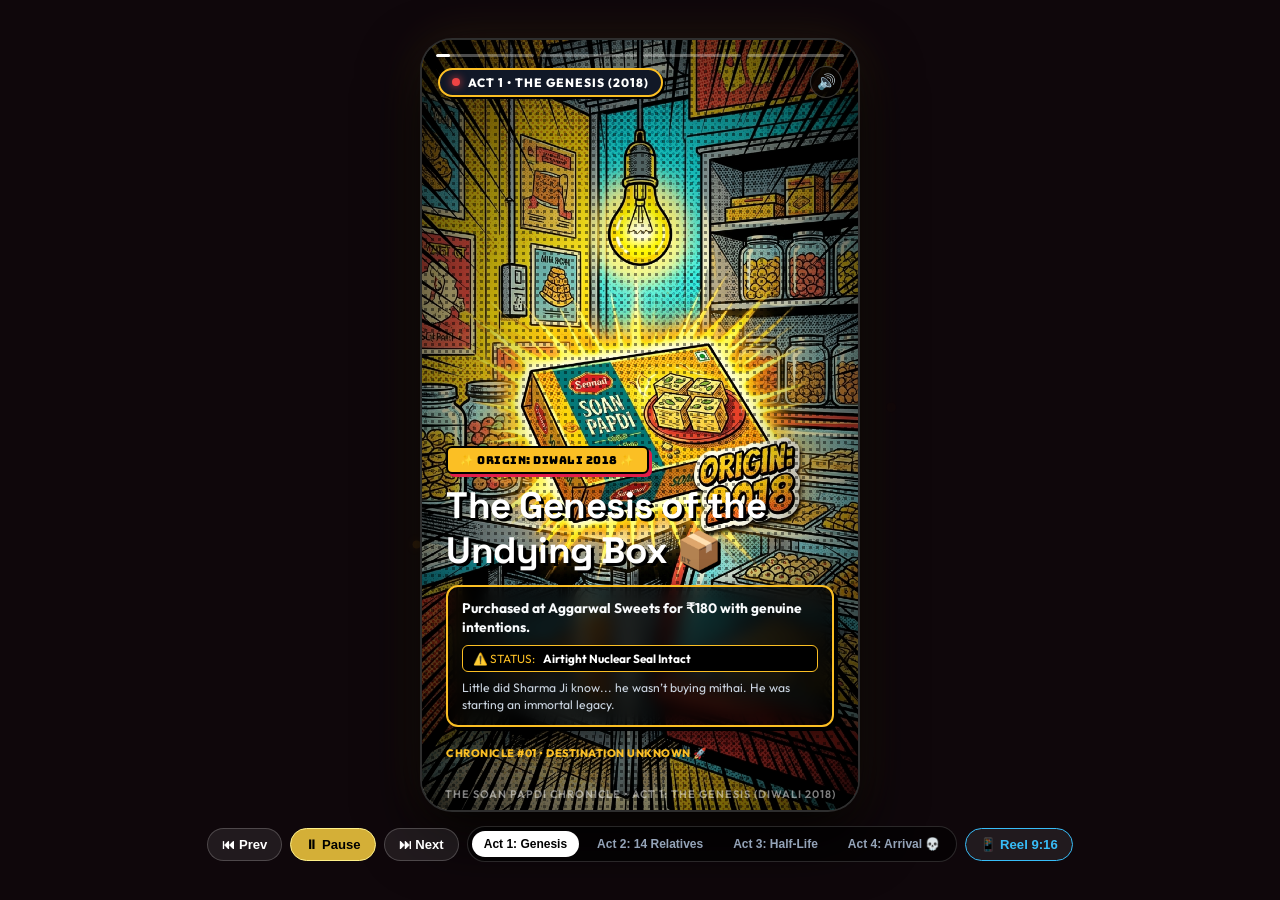
==== commit 4bc1befa: "Convert entire site to The Soan Papdi Chronicle: 4-act automated comic video reel with custom pop-ar" ====
--- a/index.html
+++ b/index.html
@@ -4,29 +4,29 @@
   <meta charset="UTF-8">
   <meta name="viewport" content="width=device-width, initial-scale=1.0, maximum-scale=1.0, user-scalable=no">
   
-  <title>Diwali Concept Video Showcase 🎬✨ | 4 Auto-Playing Cinematic Reels</title>
-  <meta name="title" content="Diwali Concept Video Showcase 🎬✨ | 4 Auto-Playing Cinematic Reels">
-  <meta name="description" content="Auto-playing cinematic Diwali concept video reels: 90s Retro Nostalgia, 8-Bit Pixel Mohalla, Soan Papdi Chronicle, and Kinetic Molten Gold. Zero interaction required.">
-  <meta name="theme-color" content="#000000">
+  <title>The Soan Papdi Chronicle 📦✨ | The Immortal Re-Gift Odyssey (2018 - 2026)</title>
+  <meta name="title" content="The Soan Papdi Chronicle 📦✨ | The Immortal Re-Gift Odyssey">
+  <meta name="description" content="Follow the hilarious 8-year journey of one immortal Soan Papdi box traveling across India through 14 relatives until it arrives at your door. Automated video reel ready for screen recording!">
+  <meta name="theme-color" content="#e11d48">
 
   <!-- Open Graph -->
   <meta property="og:type" content="website">
   <meta property="og:url" content="https://payalfruitbowl.github.io/diwali-celebration-surprise/">
-  <meta property="og:title" content="Diwali Concept Video Showcase 🎬✨">
-  <meta property="og:description" content="Watch 4 automated cinematic Diwali concept reels. Screen-record ready!">
-  <meta property="og:image" content="https://payalfruitbowl.github.io/diwali-celebration-surprise/concept-molten-gold.jpg">
+  <meta property="og:title" content="The Soan Papdi Chronicle 📦✨ (2018 - 2026)">
+  <meta property="og:description" content="The immortal Diwali box that traveled 4,800 KM through 14 relatives... and just arrived at your door! 💀">
+  <meta property="og:image" content="https://payalfruitbowl.github.io/diwali-celebration-surprise/soan-papdi-act4.jpg">
 
   <!-- Fonts -->
   <link rel="preconnect" href="https://fonts.googleapis.com">
   <link rel="preconnect" href="https://fonts.gstatic.com" crossorigin>
-  <link href="https://fonts.googleapis.com/css2?family=Cinzel+Decorative:wght@700;900&family=Outfit:wght@300;400;600;700;800;900&family=Space+Grotesk:wght@500;700;900&family=Press+Start+2P&family=Rozha+One&display=swap" rel="stylesheet">
+  <link href="https://fonts.googleapis.com/css2?family=Bungee&family=Outfit:wght@400;600;700;800;900&family=Space+Grotesk:wght@600;700;800;900&display=swap" rel="stylesheet">
   
   <link rel="stylesheet" href="styles.css">
-  <link rel="icon" href="data:image/svg+xml,<svg xmlns=%22http://www.w3.org/2000/svg%22 viewBox=%220 0 100 100%22><text y=%22.9em%22 font-size=%2290%22>🎬</text></svg>">
+  <link rel="icon" href="data:image/svg+xml,<svg xmlns=%22http://www.w3.org/2000/svg%22 viewBox=%220 0 100 100%22><text y=%22.9em%22 font-size=%2290%22>📦</text></svg>">
 </head>
-<body class="cinema-body">
-
-  <!-- Ambient Sound & Sparkle Canvas -->
+<body class="cinema-body soan-papdi-theme">
+
+  <!-- Ambient Sound & Pop Canvas -->
   <canvas id="fireworks-canvas"></canvas>
 
   <!-- Cinema Stage Wrap -->
@@ -37,136 +37,158 @@
 
       <!-- Top Story Progress Bar (Instagram / TikTok Style) -->
       <div class="story-progress-bar">
-        <div class="progress-segment" data-concept="0"><div class="progress-fill" id="fill-0"></div></div>
-        <div class="progress-segment" data-concept="1"><div class="progress-fill" id="fill-1"></div></div>
-        <div class="progress-segment" data-concept="2"><div class="progress-fill" id="fill-2"></div></div>
-        <div class="progress-segment" data-concept="3"><div class="progress-fill" id="fill-3"></div></div>
+        <div class="progress-segment" data-concept="0" title="Act 1: Genesis"><div class="progress-fill" id="fill-0"></div></div>
+        <div class="progress-segment" data-concept="1" title="Act 2: The Relay"><div class="progress-fill" id="fill-1"></div></div>
+        <div class="progress-segment" data-concept="2" title="Act 3: Durability"><div class="progress-fill" id="fill-2"></div></div>
+        <div class="progress-segment" data-concept="3" title="Act 4: Arrival"><div class="progress-fill" id="fill-3"></div></div>
       </div>
 
       <!-- Video Header Overlay -->
       <div class="reel-header-overlay">
-        <div class="reel-badge">
+        <div class="reel-badge comic-live-badge">
           <span class="live-rec-dot"></span>
-          <span class="reel-badge-title" id="reel-badge-title">CONCEPT 1 • 90s RETRO</span>
+          <span class="reel-badge-title" id="reel-badge-title">ACT 1 • THE GENESIS (2018)</span>
         </div>
         <button id="sound-btn" class="reel-sound-pill" title="Toggle Sound">
           <span id="sound-icon">🔊</span>
         </button>
       </div>
 
-      <!-- ==================== CONCEPT 1: 90s RETRO NOSTALGIA ==================== -->
+      <!-- ==================== ACT 1: THE GENESIS (DIWALI 2018) ==================== -->
       <div class="concept-scene active" id="scene-0">
-        <div class="scene-bg" style="background-image: url('concept-retro-90s.jpg');"></div>
-        <div class="crt-scanlines"></div>
-        <div class="vintage-vignette"></div>
-
-        <div class="scene-content retro-theme">
-          <div class="retro-badge animate-in delay-1">📺 DOORDARSHAN DIWALI • 1998</div>
-          <h1 class="retro-headline animate-in delay-2">Diwali Before Screens & Group Chats</h1>
+        <div class="scene-bg" style="background-image: url('soan-papdi-act1.jpg');"></div>
+        <div class="comic-halftone"></div>
+        <div class="comic-speedlines"></div>
+
+        <div class="scene-content comic-theme">
+          <div class="comic-sticker comic-bounce animate-in delay-1">✨ ORIGIN: DIWALI 2018 ✨</div>
+          <h1 class="comic-headline animate-in delay-2">The Genesis of the Undying Box 📦</h1>
           
-          <div class="retro-subcard animate-in delay-3">
-            <p class="retro-point">✨ Hiding the Kaju Katli dabba from cousins</p>
-            <p class="retro-point">✨ Bursting bijli bombs under a steel glass</p>
-            <p class="retro-point">✨ Cold night air, warm woolens & real diyas</p>
-          </div>
-
-          <div class="retro-blessing animate-in delay-4">
-            <span class="retro-gold-text">Wishing You Pure Childhood Warmth & Endless Light 🪔</span>
-            <span class="retro-sig">Happy Deepawali • The Sharma Family</span>
-          </div>
-        </div>
-      </div>
-
-      <!-- ==================== CONCEPT 2: 8-BIT PIXEL MOHALLA ==================== -->
+          <div class="comic-subcard animate-in delay-3">
+            <p class="comic-lead">Purchased at Aggarwal Sweets for ₹180 with genuine intentions.</p>
+            <div class="comic-fact-pill">
+              <span>⚠️ STATUS:</span>
+              <strong>Airtight Nuclear Seal Intact</strong>
+            </div>
+            <p class="comic-caption">Little did Sharma Ji know... he wasn’t buying mithai. He was starting an immortal legacy.</p>
+          </div>
+
+          <div class="comic-blessing animate-in delay-4">
+            <span class="comic-tag">CHRONICLE #01 • DESTINATION UNKNOWN 🚀</span>
+          </div>
+        </div>
+      </div>
+
+      <!-- ==================== ACT 2: THE GREAT INDIAN RELAY (2019-2024) ==================== -->
       <div class="concept-scene" id="scene-1">
-        <div class="scene-bg" style="background-image: url('concept-pixel-mohalla.jpg');"></div>
-        <div class="pixel-grid-overlay"></div>
-
-        <div class="scene-content pixel-theme">
-          <div class="pixel-badge animate-in delay-1">🎮 STAGE 1: MOHALLA NIGHT</div>
-          <h1 class="pixel-headline animate-in delay-2">LEVEL UP YOUR DIWALI! 🪔</h1>
-
-          <div class="pixel-subcard animate-in delay-3">
-            <div class="pixel-stat-row">
-              <span class="p-stat">🏮 DIYAS LIT: 108/108</span>
-              <span class="p-stat">⭐ AURA: +9999</span>
-            </div>
-            <p class="pixel-desc">Balconies glowing • Rockets ascending • Zero lag vibes</p>
-          </div>
-
-          <div class="pixel-blessing animate-in delay-4">
-            <span class="pixel-gold-title">✨ MISSION PASSED: SHUBH DEEPAWALI ✨</span>
-            <span class="pixel-sig">PRESS START FOR 365 DAYS OF PROSPERITY</span>
-          </div>
-        </div>
-      </div>
-
-      <!-- ==================== CONCEPT 3: THE SOAN PAPDI CHRONICLE ==================== -->
+        <div class="scene-bg" style="background-image: url('soan-papdi-act2.jpg');"></div>
+        <div class="comic-halftone"></div>
+        <div class="comic-speedlines"></div>
+
+        <div class="scene-content comic-theme">
+          <div class="comic-sticker comic-bounce animate-in delay-1">🛵 4,800 KM • 14 RELATIVES</div>
+          <h1 class="comic-headline animate-in delay-2">The Infinite Re-Gifting Loop 🔄</h1>
+
+          <div class="comic-subcard animate-in delay-3">
+            <div class="comic-relay-tracker">
+              <div class="relay-item">🚘 2019: Boot of Sharma Ji's Maruti 800</div>
+              <div class="relay-item">🛵 2021: Passed to Gupta Uncle's Scooter</div>
+              <div class="relay-item">🎁 2023: Given to Verma Bhabhi as Diwali bonus</div>
+              <div class="relay-item highlight">✈️ 2025: Flown across 3 state borders</div>
+            </div>
+            <div class="comic-fact-pill danger">
+              <span>🚫 TOTAL BITES CONSUMED:</span>
+              <strong>EXACTLY 0.00</strong>
+            </div>
+          </div>
+
+          <div class="comic-blessing animate-in delay-4">
+            <span class="comic-tag">CHRONICLE #02 • NEVER EATEN, ALWAYS MOVED 💨</span>
+          </div>
+        </div>
+      </div>
+
+      <!-- ==================== ACT 3: CARBON-14 DURABILITY TEST ==================== -->
       <div class="concept-scene" id="scene-2">
-        <div class="scene-bg" style="background-image: url('concept-soan-papdi.jpg');"></div>
-        <div class="comic-halftone"></div>
-
-        <div class="scene-content comic-theme">
-          <div class="comic-badge animate-in delay-1">📦 CLASSIFIED COURIER • 2018-2026</div>
-          <h1 class="comic-headline animate-in delay-2">The Immortal Soan Papdi Box 💀</h1>
+        <div class="scene-bg" style="background-image: url('soan-papdi-act3.jpg');"></div>
+        <div class="comic-halftone"></div>
+        <div class="comic-speedlines"></div>
+
+        <div class="scene-content comic-theme">
+          <div class="comic-sticker comic-bounce animate-in delay-1">🔬 LAB CERTIFIED INDESTRUCTIBLE</div>
+          <h1 class="comic-headline animate-in delay-2">Half-Life: 50,000 Years 💀</h1>
 
           <div class="comic-subcard animate-in delay-3">
-            <div class="comic-timeline">
-              <div class="timeline-step">📍 2018: First gifted to Sharma Ji</div>
-              <div class="timeline-step">📍 2021: Re-gifted to Gupta Uncle</div>
-              <div class="timeline-step">📍 2024: Passed to Company Boss</div>
-              <div class="timeline-step current">📍 TODAY: Arrived at your door!</div>
-            </div>
-          </div>
-
-          <div class="comic-blessing animate-in delay-4">
-            <span class="comic-punch">May your Diwali be sweet... and your sweets NOT be Soan Papdi! 🪔</span>
-            <span class="comic-sig">Happy Diwali • Send it to the next relative! 🚀</span>
-          </div>
-        </div>
-      </div>
-
-      <!-- ==================== CONCEPT 4: KINETIC MOLTEN GOLD DIYA ==================== -->
+            <div class="comic-specs-grid">
+              <div class="spec-cell">
+                <span class="spec-label">Structural Material</span>
+                <span class="spec-val">50% Cardboard • 50% Atomic Fiber</span>
+              </div>
+              <div class="spec-cell">
+                <span class="spec-label">Expiry Date</span>
+                <span class="spec-val">The Apocalypse & Beyond</span>
+              </div>
+              <div class="spec-cell">
+                <span class="spec-label">Flavor Profile</span>
+                <span class="spec-val">Sweetened Titanium Dust</span>
+              </div>
+            </div>
+          </div>
+
+          <div class="comic-blessing animate-in delay-4">
+            <span class="comic-punch">"Cockroaches and this Soan Papdi box will survive civilization."</span>
+            <span class="comic-tag">CHRONICLE #03 • DEFIES THE LAWS OF THERMODYNAMICS ⚛️</span>
+          </div>
+        </div>
+      </div>
+
+      <!-- ==================== ACT 4: THE FINAL ARRIVAL (TODAY) ==================== -->
       <div class="concept-scene" id="scene-3">
-        <div class="scene-bg" style="background-image: url('concept-molten-gold.jpg');"></div>
-        <div class="gold-shimmer-particles"></div>
-
-        <div class="scene-content luxury-theme">
-          <div class="luxury-badge animate-in delay-1">ॐ KINETIC SACRED LIGHT ॐ</div>
-          <h1 class="luxury-headline animate-in delay-2">Tamaso Ma Jyotirgamaya</h1>
-
-          <div class="luxury-quote animate-in delay-3">
-            <p class="quote-text">
-              "From darkness, lead us into Light.<br>
-              From transient shadows, into golden Eternity."
+        <div class="scene-bg" style="background-image: url('soan-papdi-act4.jpg');"></div>
+        <div class="comic-halftone"></div>
+        <div class="comic-speedlines"></div>
+
+        <div class="scene-content comic-theme">
+          <div class="comic-sticker comic-bounce flash animate-in delay-1">🔔 DING DONG! SPECIAL DELIVERY</div>
+          <h1 class="comic-headline hero-punch animate-in delay-2">GUESS WHO'S AT YOUR DOOR?! 🎁</h1>
+
+          <div class="comic-subcard finale-card animate-in delay-3">
+            <p class="finale-wish">
+              <strong>Shubh Deepawali! ✨🪔</strong><br>
+              May your home overflow with immense wealth, joy, health & laughter...
             </p>
-          </div>
-
-          <div class="luxury-blessing animate-in delay-4">
-            <span class="luxury-gold-title">Shubh Deepawali</span>
-            <p class="luxury-gold-sub">May divine radiance illuminate your health, wealth & inner peace.</p>
+            <div class="punchline-banner">
+              And may your sweets NEVER be Soan Papdi! 💀😂
+            </div>
+            <p class="pass-warning">
+              ⚡ <strong>WARNING:</strong> Forward this video to the next relative before midnight or Sharma Ji will deliver another box! 🏃‍♂️💨
+            </p>
+          </div>
+
+          <div class="comic-blessing animate-in delay-4">
+            <span class="comic-tag-final">HAPPY DIWALI FROM OUR FAMILY TO YOURS! 🪔❤️</span>
           </div>
         </div>
       </div>
 
       <!-- Subtitle & Recording Prompt -->
       <div class="reel-footer-hud">
-        <span class="hud-now-playing" id="hud-now-playing">Playing: Concept 1 / 4 • 90s Nostalgia</span>
+        <span class="hud-now-playing" id="hud-now-playing">The Soan Papdi Chronicle • Act 1: The Genesis</span>
       </div>
 
     </div>
 
-    <!-- Video Navigation Controller (Clean & Minimal) -->
+    <!-- Video Navigation Controller (Clean & Screen-Record Ready) -->
     <div class="video-controller-bar">
-      <button class="nav-control-btn" id="prev-btn" title="Previous Concept">⏮ Prev</button>
+      <button class="nav-control-btn" id="prev-btn" title="Previous Act">⏮ Prev</button>
       <button class="nav-control-btn play-btn" id="play-pause-btn" title="Pause / Play">⏸ Pause</button>
-      <button class="nav-control-btn" id="next-btn" title="Next Concept">⏭ Next</button>
+      <button class="nav-control-btn" id="next-btn" title="Next Act">⏭ Next</button>
       
       <div class="concept-pills-row">
-        <button class="concept-pill-btn active" data-index="0">1. 90s Nostalgia</button>
-        <button class="concept-pill-btn" data-index="1">2. 8-Bit Pixel</button>
-        <button class="concept-pill-btn" data-index="2">3. Soan Papdi</button>
-        <button class="concept-pill-btn" data-index="3">4. Molten Gold</button>
+        <button class="concept-pill-btn active" data-index="0">Act 1: Genesis</button>
+        <button class="concept-pill-btn" data-index="1">Act 2: 14 Relatives</button>
+        <button class="concept-pill-btn" data-index="2">Act 3: Half-Life</button>
+        <button class="concept-pill-btn" data-index="3">Act 4: Arrival 💀</button>
       </div>
 
       <button class="nav-control-btn format-toggle" id="toggle-aspect-btn" title="Toggle Aspect Ratio">
--- a/styles.css
+++ b/styles.css
@@ -5659,7 +5659,7 @@
   height: 100%;
   background: #ffffff;
   border-radius: 9999px;
-  transition: width 0.1s linear;
+  box-shadow: 0 0 10px rgba(255, 255, 255, 0.9);
 }
 
 .progress-segment.completed .progress-fill {
@@ -5740,17 +5740,28 @@
   pointer-events: auto;
 }
 
+@keyframes reelKenBurns {
+  0% {
+    transform: scale(1.02) translate(0, 0);
+  }
+  50% {
+    transform: scale(1.10) translate(-1.5%, -1%);
+  }
+  100% {
+    transform: scale(1.16) translate(1.2%, 1%);
+  }
+}
+
 .scene-bg {
   position: absolute;
   inset: 0;
   background-size: cover;
   background-position: center;
   transform: scale(1);
-  transition: transform 12s ease-out;
 }
 
 .concept-scene.active .scene-bg {
-  transform: scale(1.12);
+  animation: reelKenBurns 12s ease-in-out infinite alternate;
 }
 
 .scene-content {
@@ -5780,10 +5791,62 @@
 .crt-scanlines {
   position: absolute;
   inset: 0;
-  background: linear-gradient(rgba(18, 16, 16, 0) 50%, rgba(0, 0, 0, 0.25) 50%);
+  background: linear-gradient(rgba(18, 16, 16, 0) 50%, rgba(0, 0, 0, 0.3) 50%);
   background-size: 100% 4px;
   pointer-events: none;
   z-index: 4;
+}
+
+@keyframes crtBeamMove {
+  0% { transform: translateY(-100%); }
+  100% { transform: translateY(600%); }
+}
+
+.crt-scanlines::after {
+  content: '';
+  position: absolute;
+  top: 0;
+  left: 0;
+  right: 0;
+  height: 25%;
+  background: linear-gradient(to bottom, transparent, rgba(255, 255, 255, 0.08), transparent);
+  animation: crtBeamMove 5s linear infinite;
+  pointer-events: none;
+}
+
+@keyframes pixelBlink {
+  0%, 49% { opacity: 1; }
+  50%, 100% { opacity: 0.3; }
+}
+
+@keyframes comicFloat {
+  0% { transform: rotate(0deg) translateY(0); }
+  50% { transform: rotate(-1.5deg) translateY(-4px); }
+  100% { transform: rotate(1.5deg) translateY(2px); }
+}
+
+@keyframes luxuryAuraPulse {
+  0% {
+    text-shadow: 0 0 15px rgba(212, 175, 55, 0.4);
+  }
+  50% {
+    text-shadow: 0 0 35px rgba(254, 240, 138, 0.9), 0 0 15px rgba(245, 158, 11, 0.7);
+  }
+  100% {
+    text-shadow: 0 0 15px rgba(212, 175, 55, 0.4);
+  }
+}
+
+.pixel-badge {
+  animation: pixelBlink 1.2s steps(2, start) infinite;
+}
+
+.comic-subcard {
+  animation: comicFloat 4s ease-in-out infinite alternate;
+}
+
+.luxury-gold-title {
+  animation: luxuryAuraPulse 3s ease-in-out infinite;
 }
 
 .vintage-vignette {
@@ -5927,8 +5990,244 @@
 }
 
 /* 3. Comic Theme */
-.comic-theme {
-  text-align: left;
+/* ==================== SOAN PAPDI CHRONICLE (COMIC REEL THEME) ==================== */
+.soan-papdi-theme {
+  background: #0f070b;
+}
+
+.comic-halftone {
+  position: absolute;
+  inset: 0;
+  background-image: radial-gradient(circle, rgba(0, 0, 0, 0.45) 1.5px, transparent 1.5px);
+  background-size: 7px 7px;
+  pointer-events: none;
+  z-index: 3;
+}
+
+.comic-speedlines {
+  position: absolute;
+  inset: 0;
+  background: radial-gradient(ellipse at center, transparent 35%, rgba(0, 0, 0, 0.88) 100%);
+  pointer-events: none;
+  z-index: 4;
+}
+
+.comic-live-badge {
+  background: #111827 !important;
+  border: 2px solid #fbbf24 !important;
+  box-shadow: 2px 2px 0 #000;
+}
+
+.comic-sticker {
+  display: inline-block;
+  background: #fbbf24;
+  color: #000;
+  font-family: 'Bungee', cursive, 'Space Grotesk', sans-serif;
+  font-size: 0.68rem;
+  letter-spacing: 0.5px;
+  padding: 5px 12px;
+  border: 2px solid #000;
+  box-shadow: 3px 3px 0 #e11d48;
+  border-radius: 6px;
+  margin-bottom: 10px;
+  transform: rotate(-1.5deg);
+}
+
+.comic-sticker.flash {
+  background: #e11d48;
+  color: #fff;
+  box-shadow: 3px 3px 0 #fbbf24;
+}
+
+@keyframes comicPopBounce {
+  0% { transform: rotate(-2deg) scale(1); }
+  50% { transform: rotate(1deg) scale(1.04); }
+  100% { transform: rotate(-1deg) scale(0.98); }
+}
+
+.comic-bounce {
+  animation: comicPopBounce 3s ease-in-out infinite alternate;
+}
+
+.comic-headline {
+  font-family: 'Space Grotesk', -apple-system, sans-serif;
+  font-size: clamp(1.4rem, 4.8vw, 1.95rem);
+  font-weight: 900;
+  color: #ffffff;
+  line-height: 1.15;
+  margin-bottom: 12px;
+  text-shadow: 3px 3px 0 #000, -1px -1px 0 #000, 1px -1px 0 #000, -1px 1px 0 #000, 0 4px 15px rgba(225, 29, 72, 0.6);
+  letter-spacing: -0.5px;
+}
+
+.comic-headline.hero-punch {
+  color: #fef08a;
+  text-shadow: 3px 3px 0 #991b1b, -2px -2px 0 #000;
+}
+
+.comic-subcard {
+  background: rgba(15, 10, 15, 0.88);
+  border: 2.5px solid #fbbf24;
+  border-radius: 14px;
+  padding: 12px 14px;
+  margin-bottom: 12px;
+  box-shadow: 4px 4px 0 #000, 0 10px 30px rgba(0, 0, 0, 0.7);
+  backdrop-filter: blur(10px);
+}
+
+.comic-lead {
+  font-size: 0.86rem;
+  font-weight: 700;
+  color: #f8fafc;
+  line-height: 1.4;
+  margin-bottom: 8px;
+}
+
+.comic-caption {
+  font-size: 0.76rem;
+  color: #cbd5e1;
+  line-height: 1.35;
+}
+
+.comic-fact-pill {
+  display: flex;
+  align-items: center;
+  gap: 8px;
+  background: #000;
+  border: 1.5px solid #fbbf24;
+  border-radius: 6px;
+  padding: 5px 10px;
+  font-size: 0.74rem;
+  color: #fbbf24;
+  margin: 6px 0 8px 0;
+}
+
+.comic-fact-pill.danger {
+  border-color: #ef4444;
+  color: #f87171;
+}
+
+.comic-fact-pill strong {
+  color: #fff;
+}
+
+.comic-relay-tracker {
+  display: flex;
+  flex-direction: column;
+  gap: 4px;
+  margin-bottom: 8px;
+}
+
+.relay-item {
+  font-size: 0.77rem;
+  font-weight: 700;
+  color: #e2e8f0;
+  padding: 3px 6px;
+  background: rgba(255, 255, 255, 0.05);
+  border-radius: 4px;
+  border-left: 3px solid #38bdf8;
+}
+
+.relay-item.highlight {
+  border-left-color: #fbbf24;
+  color: #fef08a;
+  background: rgba(251, 191, 36, 0.12);
+}
+
+.comic-specs-grid {
+  display: grid;
+  grid-template-columns: 1fr;
+  gap: 6px;
+}
+
+.spec-cell {
+  background: rgba(0, 0, 0, 0.6);
+  border: 1px solid rgba(251, 191, 36, 0.35);
+  border-radius: 6px;
+  padding: 5px 8px;
+  display: flex;
+  justify-content: space-between;
+  align-items: center;
+}
+
+.spec-label {
+  font-size: 0.7rem;
+  color: #94a3b8;
+  font-weight: 600;
+}
+
+.spec-val {
+  font-size: 0.75rem;
+  color: #fef08a;
+  font-weight: 800;
+}
+
+.comic-punch {
+  display: block;
+  font-size: 0.85rem;
+  font-weight: 800;
+  font-style: italic;
+  color: #fde047;
+  margin-bottom: 4px;
+  text-shadow: 0 2px 6px rgba(0, 0, 0, 0.9);
+}
+
+.comic-tag {
+  display: inline-block;
+  font-size: 0.68rem;
+  font-weight: 800;
+  letter-spacing: 0.5px;
+  color: #fbbf24;
+}
+
+.finale-card {
+  border-color: #ef4444;
+  box-shadow: 4px 4px 0 #fbbf24, 0 10px 30px rgba(0, 0, 0, 0.8);
+}
+
+.finale-wish {
+  font-size: 0.86rem;
+  color: #fff;
+  line-height: 1.4;
+  margin-bottom: 8px;
+}
+
+.finale-wish strong {
+  font-size: 1.05rem;
+  color: #fef08a;
+  display: block;
+  margin-bottom: 2px;
+}
+
+.punchline-banner {
+  background: #e11d48;
+  color: #ffffff;
+  font-family: 'Space Grotesk', sans-serif;
+  font-weight: 900;
+  font-size: 0.92rem;
+  text-align: center;
+  padding: 7px 10px;
+  border-radius: 8px;
+  border: 2px solid #000;
+  box-shadow: 2px 2px 0 #000;
+  margin-bottom: 8px;
+  letter-spacing: 0.3px;
+}
+
+.pass-warning {
+  font-size: 0.73rem;
+  color: #fca5a5;
+  line-height: 1.35;
+}
+
+.comic-tag-final {
+  display: block;
+  font-family: 'Bungee', cursive, sans-serif;
+  font-size: 0.78rem;
+  color: #fbbf24;
+  text-shadow: 2px 2px 0 #000;
+  text-align: center;
+  margin-top: 4px;
 }
 
 .comic-badge {
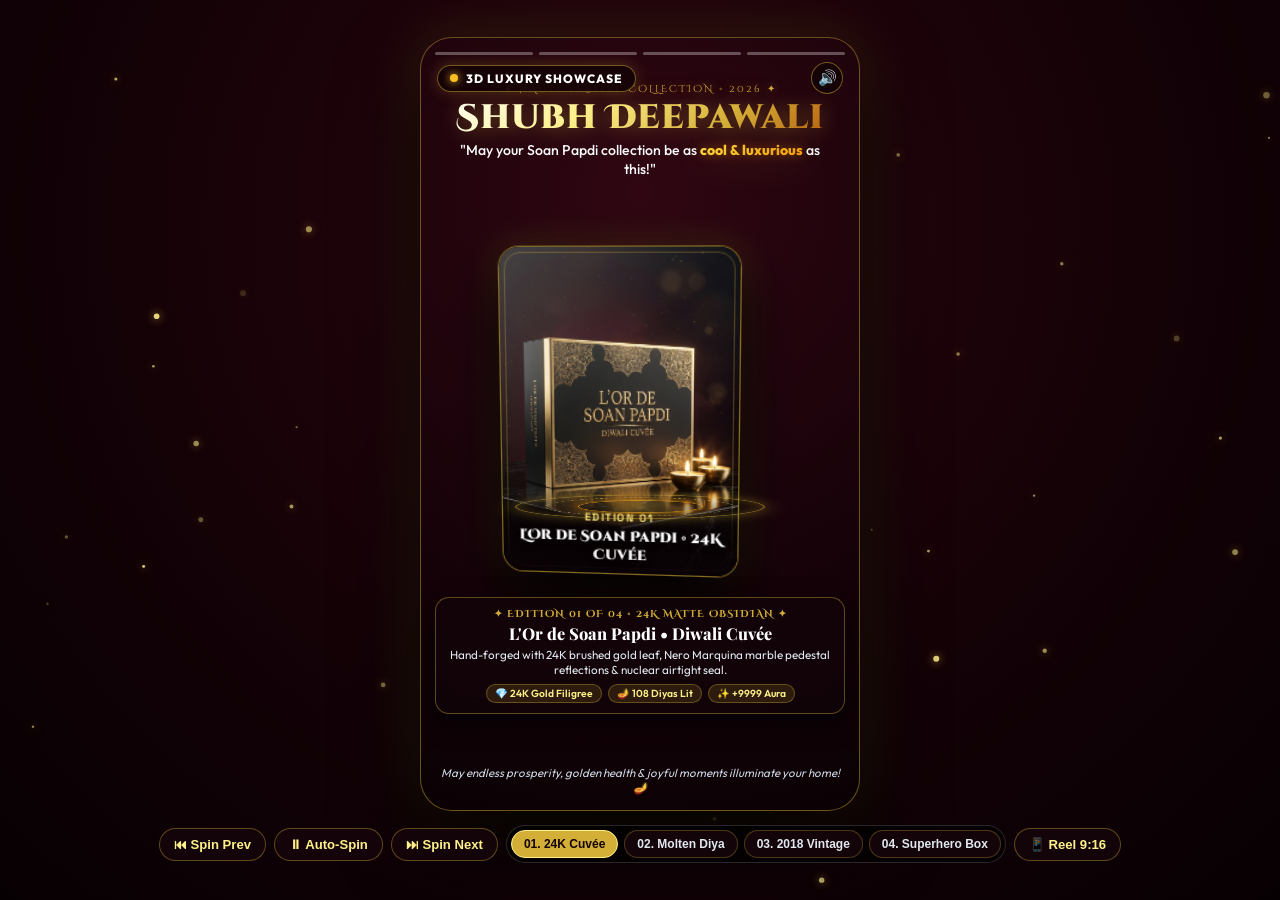
==== commit 26c045c3: "Implement 3D spinning luxury turntable Diwali wish showcase: 'May your Soan Papdi collection be as c" ====
--- a/index.html
+++ b/index.html
@@ -4,194 +4,176 @@
   <meta charset="UTF-8">
   <meta name="viewport" content="width=device-width, initial-scale=1.0, maximum-scale=1.0, user-scalable=no">
   
-  <title>The Soan Papdi Chronicle 📦✨ | The Immortal Re-Gift Odyssey (2018 - 2026)</title>
-  <meta name="title" content="The Soan Papdi Chronicle 📦✨ | The Immortal Re-Gift Odyssey">
-  <meta name="description" content="Follow the hilarious 8-year journey of one immortal Soan Papdi box traveling across India through 14 relatives until it arrives at your door. Automated video reel ready for screen recording!">
-  <meta name="theme-color" content="#e11d48">
+  <title>Shubh Deepawali ✨ | Haute Luxury Soan Papdi Collection</title>
+  <meta name="title" content="Shubh Deepawali ✨ | Haute Luxury Soan Papdi Collection">
+  <meta name="description" content="May your Soan Papdi collection be as cool as this! A 3D spinning luxury Diwali showcase with 24K molten gold, obsidian craftsmanship, and festive warmth. Screen-record ready.">
+  <meta name="theme-color" content="#120206">
 
   <!-- Open Graph -->
   <meta property="og:type" content="website">
   <meta property="og:url" content="https://payalfruitbowl.github.io/diwali-celebration-surprise/">
-  <meta property="og:title" content="The Soan Papdi Chronicle 📦✨ (2018 - 2026)">
-  <meta property="og:description" content="The immortal Diwali box that traveled 4,800 KM through 14 relatives... and just arrived at your door! 💀">
-  <meta property="og:image" content="https://payalfruitbowl.github.io/diwali-celebration-surprise/soan-papdi-act4.jpg">
+  <meta property="og:title" content="Shubh Deepawali ✨ | May your Soan Papdi collection be as cool as this!">
+  <meta property="og:description" content="An opulent 3D spinning luxury Diwali wish showcase. Screen-record ready!">
+  <meta property="og:image" content="https://payalfruitbowl.github.io/diwali-celebration-surprise/luxury-soan-papdi-cuvee.jpg">
 
   <!-- Fonts -->
   <link rel="preconnect" href="https://fonts.googleapis.com">
   <link rel="preconnect" href="https://fonts.gstatic.com" crossorigin>
-  <link href="https://fonts.googleapis.com/css2?family=Bungee&family=Outfit:wght@400;600;700;800;900&family=Space+Grotesk:wght@600;700;800;900&display=swap" rel="stylesheet">
+  <link href="https://fonts.googleapis.com/css2?family=Cinzel+Decorative:wght@700;900&family=Outfit:wght@300;400;500;600;700;800&family=Playfair+Display:ital,wght@0,600;0,800;1,400&family=Space+Grotesk:wght@500;700&display=swap" rel="stylesheet">
   
   <link rel="stylesheet" href="styles.css">
-  <link rel="icon" href="data:image/svg+xml,<svg xmlns=%22http://www.w3.org/2000/svg%22 viewBox=%220 0 100 100%22><text y=%22.9em%22 font-size=%2290%22>📦</text></svg>">
+  <link rel="icon" href="data:image/svg+xml,<svg xmlns=%22http://www.w3.org/2000/svg%22 viewBox=%220 0 100 100%22><text y=%22.9em%22 font-size=%2290%22>🪔</text></svg>">
 </head>
-<body class="cinema-body soan-papdi-theme">
+<body class="cinema-body luxury-spin-body">
 
-  <!-- Ambient Sound & Pop Canvas -->
+  <!-- Ambient Golden Dust Canvas -->
   <canvas id="fireworks-canvas"></canvas>
 
   <!-- Cinema Stage Wrap -->
   <div class="cinema-stage">
 
-    <!-- 9:16 Mobile Reel Frame for Screen Recording -->
-    <div class="reel-viewport" id="reel-viewport">
+    <!-- 9:16 Mobile Reel Viewport (Screen-Recording Ready) -->
+    <div class="reel-viewport luxury-viewport" id="reel-viewport">
 
-      <!-- Top Story Progress Bar (Instagram / TikTok Style) -->
+      <!-- Top Story Progress Bar -->
       <div class="story-progress-bar">
-        <div class="progress-segment" data-concept="0" title="Act 1: Genesis"><div class="progress-fill" id="fill-0"></div></div>
-        <div class="progress-segment" data-concept="1" title="Act 2: The Relay"><div class="progress-fill" id="fill-1"></div></div>
-        <div class="progress-segment" data-concept="2" title="Act 3: Durability"><div class="progress-fill" id="fill-2"></div></div>
-        <div class="progress-segment" data-concept="3" title="Act 4: Arrival"><div class="progress-fill" id="fill-3"></div></div>
+        <div class="progress-segment" data-edition="0"><div class="progress-fill" id="fill-0"></div></div>
+        <div class="progress-segment" data-edition="1"><div class="progress-fill" id="fill-1"></div></div>
+        <div class="progress-segment" data-edition="2"><div class="progress-fill" id="fill-2"></div></div>
+        <div class="progress-segment" data-edition="3"><div class="progress-fill" id="fill-3"></div></div>
       </div>
 
-      <!-- Video Header Overlay -->
-      <div class="reel-header-overlay">
-        <div class="reel-badge comic-live-badge">
-          <span class="live-rec-dot"></span>
-          <span class="reel-badge-title" id="reel-badge-title">ACT 1 • THE GENESIS (2018)</span>
+      <!-- Header Overlay -->
+      <div class="reel-header-overlay luxury-header">
+        <div class="reel-badge gold-halo-badge">
+          <span class="live-rec-dot gold-dot"></span>
+          <span class="reel-badge-title" id="reel-badge-title">3D LUXURY SHOWCASE</span>
         </div>
-        <button id="sound-btn" class="reel-sound-pill" title="Toggle Sound">
+        <button id="sound-btn" class="reel-sound-pill luxury-sound-btn" title="Toggle Sound">
           <span id="sound-icon">🔊</span>
         </button>
       </div>
 
-      <!-- ==================== ACT 1: THE GENESIS (DIWALI 2018) ==================== -->
-      <div class="concept-scene active" id="scene-0">
-        <div class="scene-bg" style="background-image: url('soan-papdi-act1.jpg');"></div>
-        <div class="comic-halftone"></div>
-        <div class="comic-speedlines"></div>
+      <!-- Main Luxury Content Hero -->
+      <div class="luxury-main-wrapper">
 
-        <div class="scene-content comic-theme">
-          <div class="comic-sticker comic-bounce animate-in delay-1">✨ ORIGIN: DIWALI 2018 ✨</div>
-          <h1 class="comic-headline animate-in delay-2">The Genesis of the Undying Box 📦</h1>
+        <!-- Top Greeting Typography -->
+        <header class="luxury-wish-header">
+          <div class="haute-tag">✦ HAUTE FESTIVE COLLECTION • 2026 ✦</div>
+          <h1 class="luxury-shubh-title">Shubh Deepawali</h1>
+          <p class="luxury-hero-wish">
+            "May your Soan Papdi collection be as <span class="gold-gradient-text">cool & luxurious</span> as this!"
+          </p>
+        </header>
+
+        <!-- 3D SPINNING CAROUSEL TURNTABLE STAGE -->
+        <div class="spin-stage-container" id="spin-stage-container">
           
-          <div class="comic-subcard animate-in delay-3">
-            <p class="comic-lead">Purchased at Aggarwal Sweets for ₹180 with genuine intentions.</p>
-            <div class="comic-fact-pill">
-              <span>⚠️ STATUS:</span>
-              <strong>Airtight Nuclear Seal Intact</strong>
-            </div>
-            <p class="comic-caption">Little did Sharma Ji know... he wasn’t buying mithai. He was starting an immortal legacy.</p>
-          </div>
+          <div class="carousel-3d-scene">
+            <div class="carousel-3d-ring" id="carousel-ring">
 
-          <div class="comic-blessing animate-in delay-4">
-            <span class="comic-tag">CHRONICLE #01 • DESTINATION UNKNOWN 🚀</span>
-          </div>
-        </div>
-      </div>
+              <!-- FACE 1: L'Or de Soan Papdi • Diwali Cuvée -->
+              <div class="carousel-card card-face-0 active" data-index="0">
+                <div class="card-inner">
+                  <div class="card-image-wrap" style="background-image: url('luxury-soan-papdi-cuvee.jpg');"></div>
+                  <div class="card-glare"></div>
+                  <div class="card-gold-border"></div>
+                  <div class="card-info-strip">
+                    <span class="edition-no">EDITION 01</span>
+                    <span class="edition-title">L'Or de Soan Papdi • 24K Cuvée</span>
+                  </div>
+                </div>
+              </div>
 
-      <!-- ==================== ACT 2: THE GREAT INDIAN RELAY (2019-2024) ==================== -->
-      <div class="concept-scene" id="scene-1">
-        <div class="scene-bg" style="background-image: url('soan-papdi-act2.jpg');"></div>
-        <div class="comic-halftone"></div>
-        <div class="comic-speedlines"></div>
+              <!-- FACE 2: Kinetic Molten Gold Diya -->
+              <div class="carousel-card card-face-1" data-index="1">
+                <div class="card-inner">
+                  <div class="card-image-wrap" style="background-image: url('concept-molten-gold.jpg');"></div>
+                  <div class="card-glare"></div>
+                  <div class="card-gold-border"></div>
+                  <div class="card-info-strip">
+                    <span class="edition-no">EDITION 02</span>
+                    <span class="edition-title">Kinetic Sacred Light Diya</span>
+                  </div>
+                </div>
+              </div>
 
-        <div class="scene-content comic-theme">
-          <div class="comic-sticker comic-bounce animate-in delay-1">🛵 4,800 KM • 14 RELATIVES</div>
-          <h1 class="comic-headline animate-in delay-2">The Infinite Re-Gifting Loop 🔄</h1>
+              <!-- FACE 3: The 2018 Vintage Reserve -->
+              <div class="carousel-card card-face-2" data-index="2">
+                <div class="card-inner">
+                  <div class="card-image-wrap" style="background-image: url('soan-papdi-act3.jpg');"></div>
+                  <div class="card-glare"></div>
+                  <div class="card-gold-border"></div>
+                  <div class="card-info-strip">
+                    <span class="edition-no">EDITION 03</span>
+                    <span class="edition-title">The 2018 Vintage Reserve</span>
+                  </div>
+                </div>
+              </div>
 
-          <div class="comic-subcard animate-in delay-3">
-            <div class="comic-relay-tracker">
-              <div class="relay-item">🚘 2019: Boot of Sharma Ji's Maruti 800</div>
-              <div class="relay-item">🛵 2021: Passed to Gupta Uncle's Scooter</div>
-              <div class="relay-item">🎁 2023: Given to Verma Bhabhi as Diwali bonus</div>
-              <div class="relay-item highlight">✈️ 2025: Flown across 3 state borders</div>
-            </div>
-            <div class="comic-fact-pill danger">
-              <span>🚫 TOTAL BITES CONSUMED:</span>
-              <strong>EXACTLY 0.00</strong>
+              <!-- FACE 4: The Superhero Arrival Edition -->
+              <div class="carousel-card card-face-3" data-index="3">
+                <div class="card-inner">
+                  <div class="card-image-wrap" style="background-image: url('soan-papdi-act4.jpg');"></div>
+                  <div class="card-glare"></div>
+                  <div class="card-gold-border"></div>
+                  <div class="card-info-strip">
+                    <span class="edition-no">EDITION 04</span>
+                    <span class="edition-title">Ding Dong! Special Arrival</span>
+                  </div>
+                </div>
+              </div>
+
             </div>
           </div>
 
-          <div class="comic-blessing animate-in delay-4">
-            <span class="comic-tag">CHRONICLE #02 • NEVER EATEN, ALWAYS MOVED 💨</span>
+          <!-- Glowing 3D Turntable Pedestal Base -->
+          <div class="turntable-pedestal">
+            <div class="pedestal-ring ring-outer"></div>
+            <div class="pedestal-ring ring-middle"></div>
+            <div class="pedestal-ring ring-inner"></div>
+            <div class="pedestal-glow-spot"></div>
+          </div>
+
+        </div>
+
+        <!-- Floating Detail HUD -->
+        <div class="luxury-detail-hud" id="luxury-detail-hud">
+          <div class="hud-edition-tag" id="hud-edition-tag">✦ EDITION 01 OF 04 • 24K MATTE OBSIDIAN ✦</div>
+          <div class="hud-edition-name" id="hud-edition-name">L'Or de Soan Papdi • Diwali Cuvée</div>
+          <p class="hud-edition-desc" id="hud-edition-desc">
+            Hand-forged with 24K brushed gold leaf, Nero Marquina marble reflections & nuclear airtight seal.
+          </p>
+          <div class="hud-specs-row">
+            <span class="hud-spec-pill">💎 24K Gold Filigree</span>
+            <span class="hud-spec-pill">🪔 108 Diyas Lit</span>
+            <span class="hud-spec-pill">✨ +9999 Aura</span>
           </div>
         </div>
-      </div>
 
-      <!-- ==================== ACT 3: CARBON-14 DURABILITY TEST ==================== -->
-      <div class="concept-scene" id="scene-2">
-        <div class="scene-bg" style="background-image: url('soan-papdi-act3.jpg');"></div>
-        <div class="comic-halftone"></div>
-        <div class="comic-speedlines"></div>
+        <!-- Bottom Blessing Signoff -->
+        <footer class="luxury-bottom-signoff">
+          <p class="luxury-sig-text">May endless prosperity, golden health & joyful moments illuminate your home! 🪔</p>
+        </footer>
 
-        <div class="scene-content comic-theme">
-          <div class="comic-sticker comic-bounce animate-in delay-1">🔬 LAB CERTIFIED INDESTRUCTIBLE</div>
-          <h1 class="comic-headline animate-in delay-2">Half-Life: 50,000 Years 💀</h1>
-
-          <div class="comic-subcard animate-in delay-3">
-            <div class="comic-specs-grid">
-              <div class="spec-cell">
-                <span class="spec-label">Structural Material</span>
-                <span class="spec-val">50% Cardboard • 50% Atomic Fiber</span>
-              </div>
-              <div class="spec-cell">
-                <span class="spec-label">Expiry Date</span>
-                <span class="spec-val">The Apocalypse & Beyond</span>
-              </div>
-              <div class="spec-cell">
-                <span class="spec-label">Flavor Profile</span>
-                <span class="spec-val">Sweetened Titanium Dust</span>
-              </div>
-            </div>
-          </div>
-
-          <div class="comic-blessing animate-in delay-4">
-            <span class="comic-punch">"Cockroaches and this Soan Papdi box will survive civilization."</span>
-            <span class="comic-tag">CHRONICLE #03 • DEFIES THE LAWS OF THERMODYNAMICS ⚛️</span>
-          </div>
-        </div>
-      </div>
-
-      <!-- ==================== ACT 4: THE FINAL ARRIVAL (TODAY) ==================== -->
-      <div class="concept-scene" id="scene-3">
-        <div class="scene-bg" style="background-image: url('soan-papdi-act4.jpg');"></div>
-        <div class="comic-halftone"></div>
-        <div class="comic-speedlines"></div>
-
-        <div class="scene-content comic-theme">
-          <div class="comic-sticker comic-bounce flash animate-in delay-1">🔔 DING DONG! SPECIAL DELIVERY</div>
-          <h1 class="comic-headline hero-punch animate-in delay-2">GUESS WHO'S AT YOUR DOOR?! 🎁</h1>
-
-          <div class="comic-subcard finale-card animate-in delay-3">
-            <p class="finale-wish">
-              <strong>Shubh Deepawali! ✨🪔</strong><br>
-              May your home overflow with immense wealth, joy, health & laughter...
-            </p>
-            <div class="punchline-banner">
-              And may your sweets NEVER be Soan Papdi! 💀😂
-            </div>
-            <p class="pass-warning">
-              ⚡ <strong>WARNING:</strong> Forward this video to the next relative before midnight or Sharma Ji will deliver another box! 🏃‍♂️💨
-            </p>
-          </div>
-
-          <div class="comic-blessing animate-in delay-4">
-            <span class="comic-tag-final">HAPPY DIWALI FROM OUR FAMILY TO YOURS! 🪔❤️</span>
-          </div>
-        </div>
-      </div>
-
-      <!-- Subtitle & Recording Prompt -->
-      <div class="reel-footer-hud">
-        <span class="hud-now-playing" id="hud-now-playing">The Soan Papdi Chronicle • Act 1: The Genesis</span>
       </div>
 
     </div>
 
-    <!-- Video Navigation Controller (Clean & Screen-Record Ready) -->
-    <div class="video-controller-bar">
-      <button class="nav-control-btn" id="prev-btn" title="Previous Act">⏮ Prev</button>
-      <button class="nav-control-btn play-btn" id="play-pause-btn" title="Pause / Play">⏸ Pause</button>
-      <button class="nav-control-btn" id="next-btn" title="Next Act">⏭ Next</button>
+    <!-- Minimal Spin & Screen-Record Controller -->
+    <div class="video-controller-bar luxury-controller">
+      <button class="nav-control-btn" id="prev-btn" title="Previous Item">⏮ Spin Prev</button>
+      <button class="nav-control-btn play-btn" id="play-pause-btn" title="Pause / Auto-Spin">⏸ Auto-Spin</button>
+      <button class="nav-control-btn" id="next-btn" title="Next Item">⏭ Spin Next</button>
       
       <div class="concept-pills-row">
-        <button class="concept-pill-btn active" data-index="0">Act 1: Genesis</button>
-        <button class="concept-pill-btn" data-index="1">Act 2: 14 Relatives</button>
-        <button class="concept-pill-btn" data-index="2">Act 3: Half-Life</button>
-        <button class="concept-pill-btn" data-index="3">Act 4: Arrival 💀</button>
+        <button class="concept-pill-btn active" data-index="0">01. 24K Cuvée</button>
+        <button class="concept-pill-btn" data-index="1">02. Molten Diya</button>
+        <button class="concept-pill-btn" data-index="2">03. 2018 Vintage</button>
+        <button class="concept-pill-btn" data-index="3">04. Superhero Box</button>
       </div>
 
-      <button class="nav-control-btn format-toggle" id="toggle-aspect-btn" title="Toggle Aspect Ratio">
+      <button class="nav-control-btn format-toggle" id="toggle-aspect-btn" title="Toggle Fullscreen">
         📱 Reel 9:16
       </button>
     </div>
--- a/styles.css
+++ b/styles.css
@@ -6220,15 +6220,352 @@
   line-height: 1.35;
 }
 
-.comic-tag-final {
+/* ==================== 3D SPINNING LUXURY DIWALI SHOWCASE ==================== */
+.luxury-spin-body {
+  background: radial-gradient(circle at 50% 25%, #2a050f 0%, #140207 55%, #070003 100%);
+  min-height: 100vh;
+  overflow-x: hidden;
+}
+
+.luxury-viewport {
+  background: radial-gradient(circle at 50% 20%, #2f0612 0%, #150208 65%, #0a0104 100%) !important;
+  border: 1.5px solid rgba(212, 175, 55, 0.45) !important;
+  box-shadow: 0 30px 80px rgba(0, 0, 0, 0.95), 0 0 60px rgba(212, 175, 55, 0.18) !important;
+  display: flex !important;
+  flex-direction: column !important;
+  justify-content: space-between !important;
+}
+
+.luxury-header {
+  top: 24px;
+}
+
+.gold-halo-badge {
+  background: rgba(18, 3, 7, 0.8) !important;
+  border: 1px solid rgba(212, 175, 55, 0.5) !important;
+  box-shadow: 0 0 15px rgba(212, 175, 55, 0.25);
+}
+
+.gold-dot {
+  background: #fbbf24 !important;
+  box-shadow: 0 0 8px #fbbf24 !important;
+}
+
+.luxury-sound-btn {
+  background: rgba(18, 3, 7, 0.8) !important;
+  border: 1px solid rgba(212, 175, 55, 0.5) !important;
+  color: #fef08a !important;
+}
+
+.luxury-main-wrapper {
+  position: relative;
+  z-index: 10;
+  display: flex;
+  flex-direction: column;
+  justify-content: space-between;
+  height: 100%;
+  padding: 44px 14px 12px;
+}
+
+/* Header Typography */
+.luxury-wish-header {
+  text-align: center;
+  margin-bottom: 2px;
+}
+
+.haute-tag {
+  font-family: 'Cinzel Decorative', Georgia, serif;
+  font-size: 0.62rem;
+  letter-spacing: 2px;
+  color: #d4af37;
+  margin-bottom: 4px;
+  text-shadow: 0 0 10px rgba(212, 175, 55, 0.5);
+}
+
+.luxury-shubh-title {
+  font-family: 'Cinzel Decorative', 'Rozha One', Georgia, serif;
+  font-size: clamp(1.6rem, 5vw, 2.1rem);
+  font-weight: 900;
+  color: #fff;
+  letter-spacing: 1px;
+  line-height: 1.1;
+  background: linear-gradient(135deg, #fff 0%, #fef08a 35%, #d4af37 70%, #b45309 100%);
+  -webkit-background-clip: text;
+  -webkit-text-fill-color: transparent;
+  filter: drop-shadow(0 2px 10px rgba(212, 175, 55, 0.4));
+  margin-bottom: 4px;
+}
+
+.luxury-hero-wish {
+  font-family: 'Outfit', sans-serif;
+  font-size: 0.88rem;
+  font-weight: 500;
+  color: #f8fafc;
+  line-height: 1.35;
+  padding: 0 8px;
+}
+
+.gold-gradient-text {
+  font-weight: 800;
+  background: linear-gradient(135deg, #fde047 0%, #f59e0b 100%);
+  -webkit-background-clip: text;
+  -webkit-text-fill-color: transparent;
+  display: inline-block;
+  text-shadow: 0 0 12px rgba(245, 158, 11, 0.5);
+}
+
+/* ==================== 3D SPINNING TURNTABLE ==================== */
+.spin-stage-container {
+  position: relative;
+  width: 100%;
+  height: 320px;
+  perspective: 1000px;
+  -webkit-perspective: 1000px;
+  display: flex;
+  align-items: center;
+  justify-content: center;
+  user-select: none;
+  cursor: grab;
+  touch-action: pan-y;
+}
+
+.spin-stage-container:active {
+  cursor: grabbing;
+}
+
+.carousel-3d-scene {
+  width: 100%;
+  height: 100%;
+  transform-style: preserve-3d;
+  display: flex;
+  align-items: center;
+  justify-content: center;
+  transform: rotateX(-7deg);
+}
+
+.carousel-3d-ring {
+  width: 200px;
+  height: 275px;
+  position: relative;
+  transform-style: preserve-3d;
+  will-change: transform;
+}
+
+.carousel-card {
+  position: absolute;
+  inset: 0;
+  transform-style: preserve-3d;
+  backface-visibility: hidden;
+  -webkit-backface-visibility: hidden;
+  border-radius: 18px;
+  box-shadow: 0 20px 45px rgba(0, 0, 0, 0.9), 0 0 30px rgba(212, 175, 55, 0.22);
+  transition: filter 0.4s ease;
+}
+
+.card-face-0 { transform: rotateY(0deg) translateZ(175px); }
+.card-face-1 { transform: rotateY(90deg) translateZ(175px); }
+.card-face-2 { transform: rotateY(180deg) translateZ(175px); }
+.card-face-3 { transform: rotateY(270deg) translateZ(175px); }
+
+.card-inner {
+  position: relative;
+  width: 100%;
+  height: 100%;
+  border-radius: 18px;
+  overflow: hidden;
+  border: 1.5px solid rgba(212, 175, 55, 0.65);
+  background: #000;
+}
+
+.card-image-wrap {
+  position: absolute;
+  inset: 0;
+  background-size: cover;
+  background-position: center;
+}
+
+.card-glare {
+  position: absolute;
+  inset: 0;
+  background: linear-gradient(135deg, rgba(255, 255, 255, 0.25) 0%, rgba(255, 255, 255, 0.05) 40%, transparent 70%);
+  pointer-events: none;
+}
+
+.card-gold-border {
+  position: absolute;
+  inset: 4px;
+  border: 1px solid rgba(212, 175, 55, 0.3);
+  border-radius: 14px;
+  pointer-events: none;
+}
+
+.card-info-strip {
+  position: absolute;
+  bottom: 0;
+  left: 0;
+  right: 0;
+  background: linear-gradient(to top, rgba(10, 2, 5, 0.95) 0%, rgba(10, 2, 5, 0.7) 65%, transparent 100%);
+  padding: 16px 8px 8px;
+  text-align: center;
+}
+
+.edition-no {
   display: block;
-  font-family: 'Bungee', cursive, sans-serif;
-  font-size: 0.78rem;
-  color: #fbbf24;
-  text-shadow: 2px 2px 0 #000;
+  font-family: 'Space Grotesk', sans-serif;
+  font-size: 0.58rem;
+  font-weight: 800;
+  letter-spacing: 1.5px;
+  color: #fef08a;
+  margin-bottom: 2px;
+}
+
+.edition-title {
+  display: block;
+  font-family: 'Cinzel Decorative', Georgia, serif;
+  font-size: 0.74rem;
+  font-weight: 800;
+  color: #fff;
+  text-shadow: 0 2px 6px rgba(0, 0, 0, 0.8);
+}
+
+/* Pedestal */
+.turntable-pedestal {
+  position: absolute;
+  bottom: 8px;
+  width: 250px;
+  height: 65px;
+  transform: rotateX(75deg);
+  transform-style: preserve-3d;
+  display: flex;
+  align-items: center;
+  justify-content: center;
+  pointer-events: none;
+}
+
+.pedestal-ring {
+  position: absolute;
+  border-radius: 50%;
+}
+
+.ring-outer {
+  width: 100%;
+  height: 100%;
+  border: 2px solid rgba(212, 175, 55, 0.5);
+  box-shadow: 0 0 25px rgba(212, 175, 55, 0.4), inset 0 0 20px rgba(212, 175, 55, 0.25);
+}
+
+@keyframes ringRotate {
+  0% { transform: rotate(0deg); }
+  100% { transform: rotate(360deg); }
+}
+
+.ring-middle {
+  width: 76%;
+  height: 76%;
+  border: 1.5px dashed rgba(254, 240, 138, 0.6);
+  animation: ringRotate 25s linear infinite;
+}
+
+.ring-inner {
+  width: 50%;
+  height: 50%;
+  border: 1.5px solid rgba(245, 158, 11, 0.8);
+  box-shadow: 0 0 20px rgba(245, 158, 11, 0.7);
+}
+
+.pedestal-glow-spot {
+  position: absolute;
+  width: 60%;
+  height: 60%;
+  border-radius: 50%;
+  background: radial-gradient(circle, rgba(212, 175, 55, 0.35) 0%, transparent 70%);
+}
+
+/* Detail HUD */
+.luxury-detail-hud {
+  background: rgba(18, 4, 9, 0.88);
+  border: 1px solid rgba(212, 175, 55, 0.4);
+  border-radius: 14px;
+  padding: 10px 12px;
   text-align: center;
-  margin-top: 4px;
-}
+  backdrop-filter: blur(10px);
+  box-shadow: 0 8px 25px rgba(0, 0, 0, 0.7);
+  margin: 4px 0 6px;
+  transition: all 0.3s ease;
+}
+
+.hud-edition-tag {
+  font-family: 'Cinzel Decorative', Georgia, serif;
+  font-size: 0.6rem;
+  font-weight: 700;
+  color: #d4af37;
+  letter-spacing: 1px;
+}
+
+.hud-edition-name {
+  font-family: 'Playfair Display', Georgia, serif;
+  font-size: 1.02rem;
+  font-weight: 800;
+  color: #fff;
+  margin: 1px 0 3px;
+}
+
+.hud-edition-desc {
+  font-size: 0.73rem;
+  color: #e2e8f0;
+  line-height: 1.35;
+  margin-bottom: 6px;
+}
+
+.hud-specs-row {
+  display: flex;
+  justify-content: center;
+  gap: 6px;
+  flex-wrap: wrap;
+}
+
+.hud-spec-pill {
+  background: rgba(212, 175, 55, 0.15);
+  border: 1px solid rgba(212, 175, 55, 0.35);
+  border-radius: 9999px;
+  padding: 2px 8px;
+  font-size: 0.64rem;
+  color: #fef08a;
+  font-weight: 600;
+}
+
+.luxury-bottom-signoff {
+  text-align: center;
+  padding-bottom: 2px;
+}
+
+.luxury-sig-text {
+  font-size: 0.72rem;
+  color: #cbd5e1;
+  font-style: italic;
+  line-height: 1.3;
+}
+
+/* Luxury Controller */
+.luxury-controller .nav-control-btn {
+  background: rgba(22, 5, 11, 0.85);
+  border: 1px solid rgba(212, 175, 55, 0.4);
+  color: #fef08a;
+}
+
+.luxury-controller .concept-pill-btn {
+  background: rgba(22, 5, 11, 0.85);
+  border: 1px solid rgba(212, 175, 55, 0.3);
+  color: #e2e8f0;
+}
+
+.luxury-controller .concept-pill-btn.active {
+  background: #d4af37;
+  color: #120206;
+  border-color: #fef08a;
+  font-weight: 800;
+}
+
 
 .comic-badge {
   display: inline-block;
